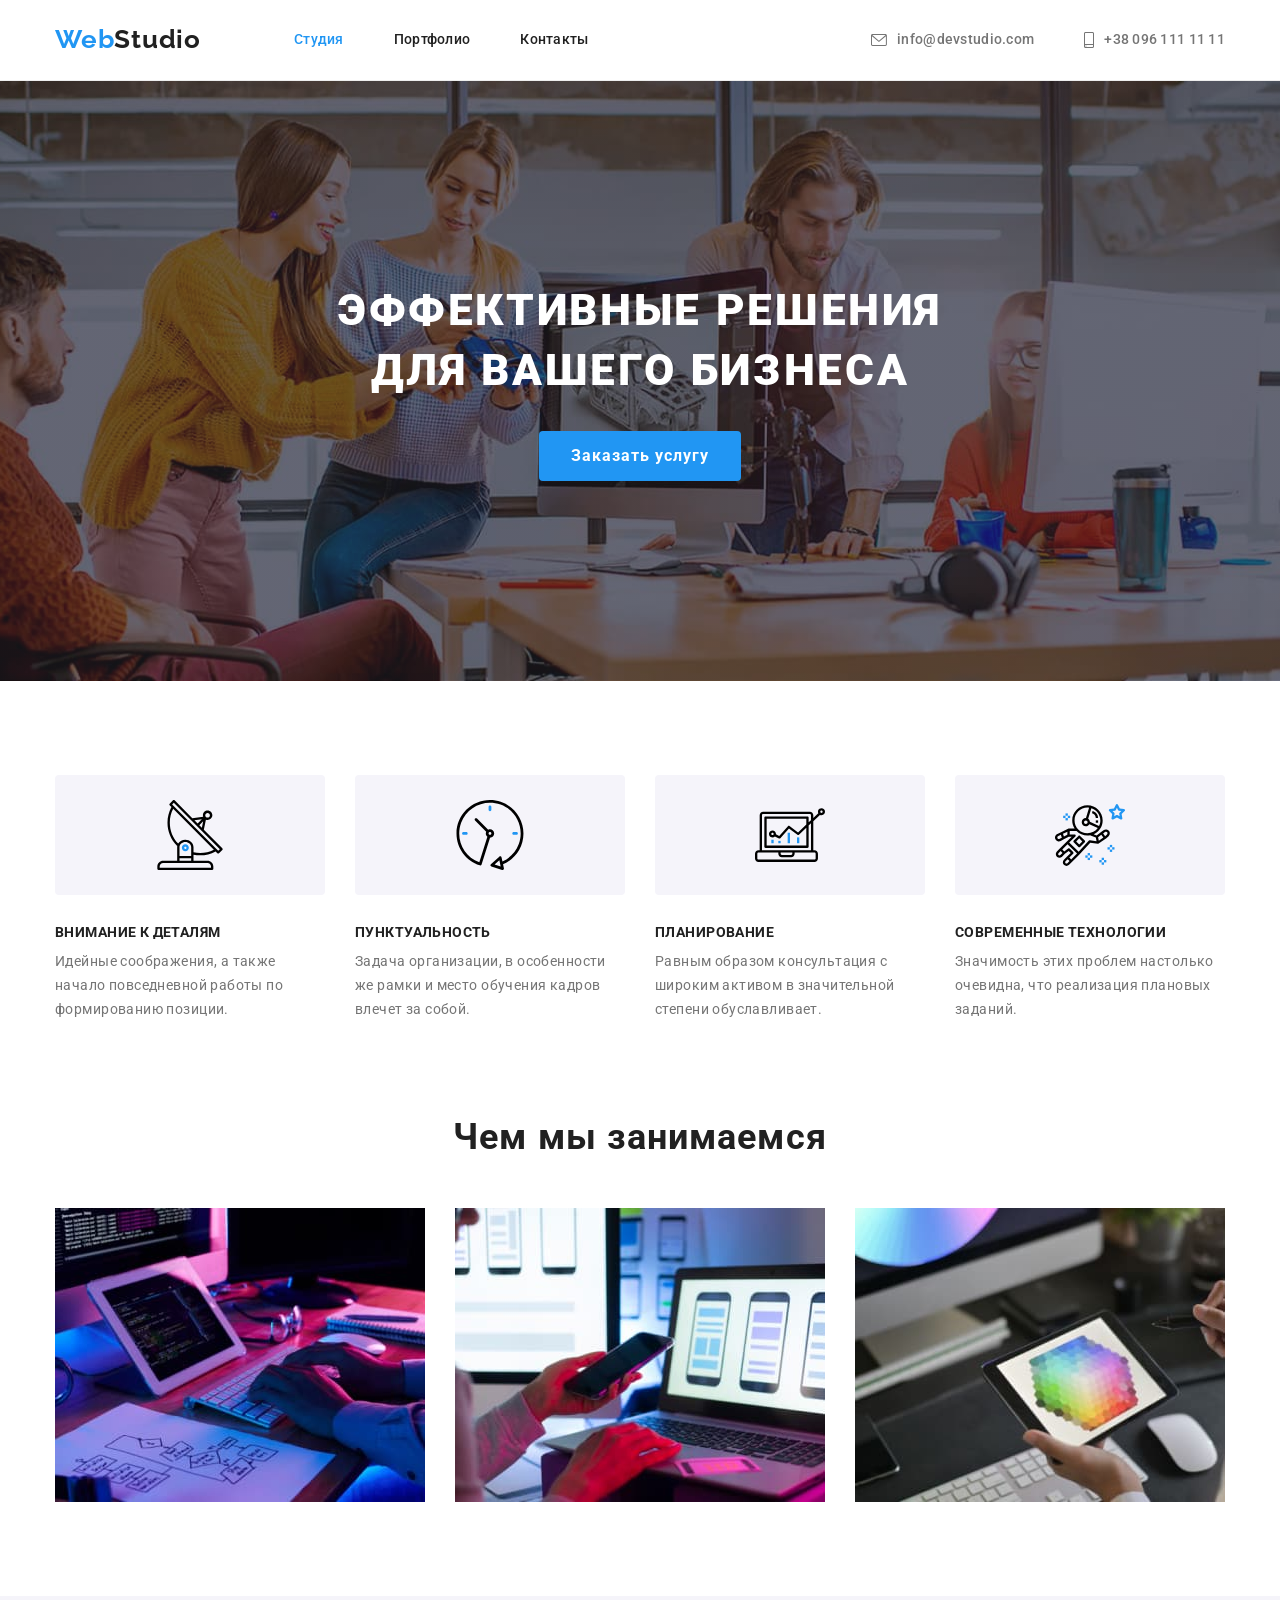
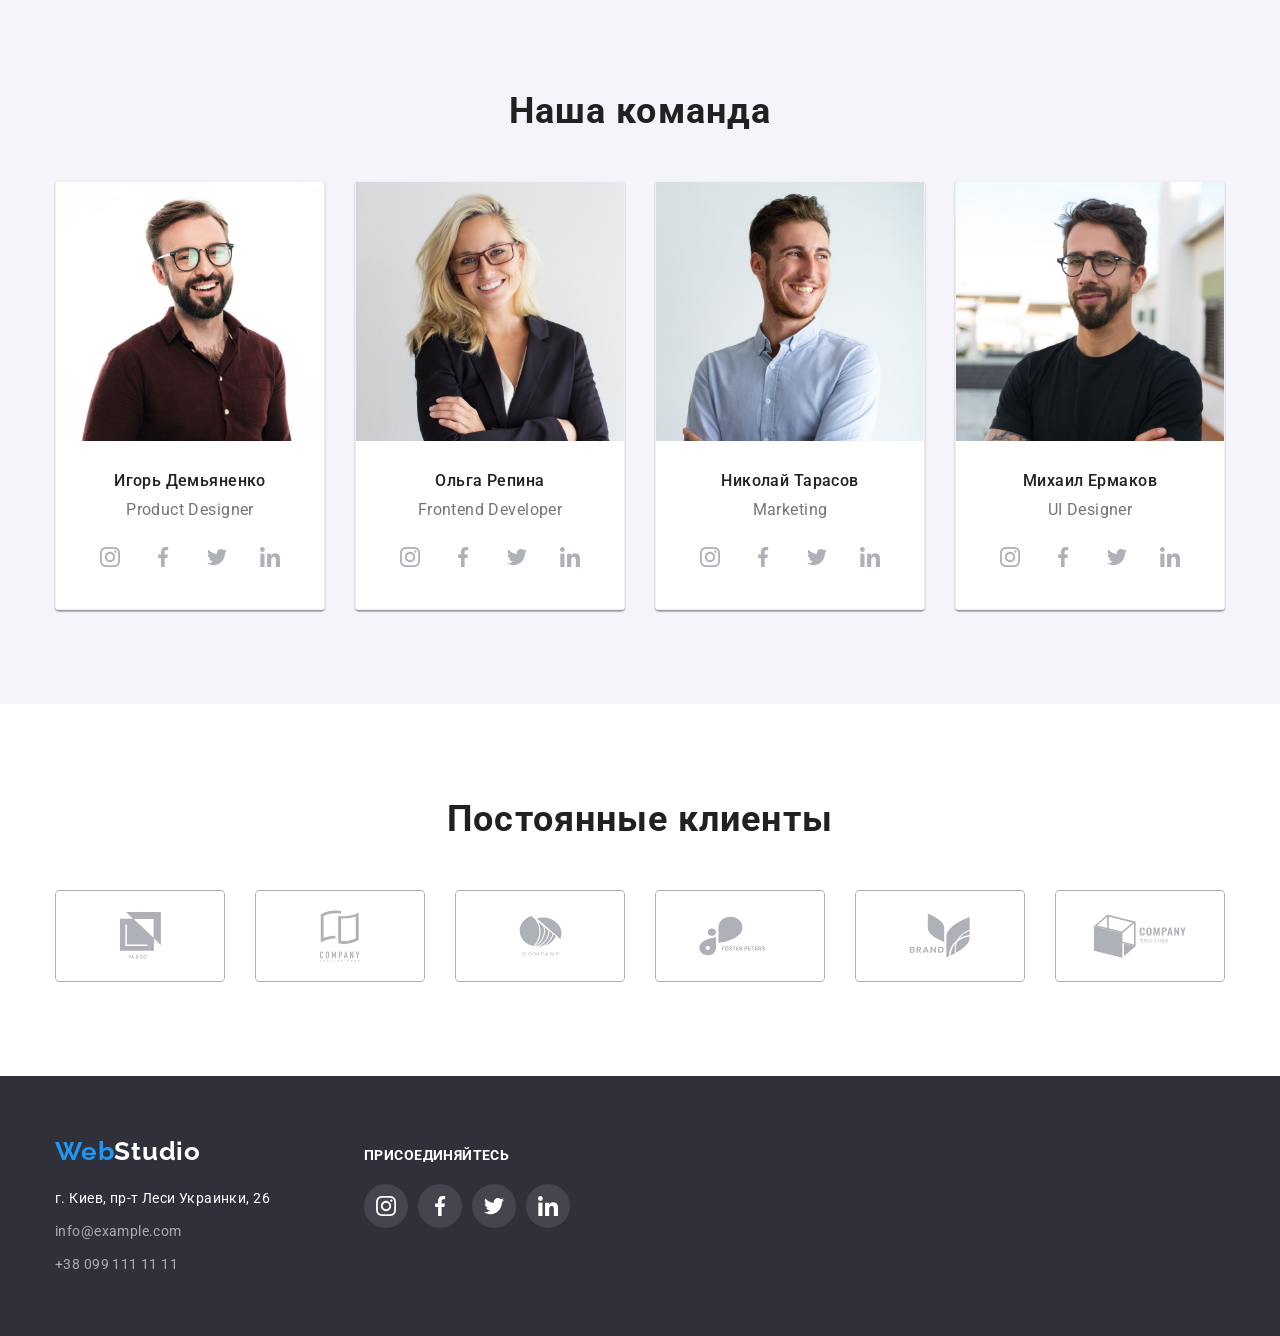
==== index.html @ 5f80ba39 "Lesson 5" ====
<!DOCTYPE html>
<html lang="ru">

<head>
  <meta charset="UTF-8" />
  <meta http-equiv="X-UA-Compatible" content="IE=edge" />
  <meta name="viewport" content="width=device-width, initial-scale=1.0" />
  <title>WebStudio</title>
  <link href="https://fonts.googleapis.com/css2?family=Raleway:wght@700&family=Roboto:wght@400;500;700;900&display=swap"
    rel="stylesheet" />
  <link rel="stylesheet" href="https://cdnjs.cloudflare.com/ajax/libs/modern-normalize/1.1.0/modern-normalize.min.css"
    integrity="sha512-wpPYUAdjBVSE4KJnH1VR1HeZfpl1ub8YT/NKx4PuQ5NmX2tKuGu6U/JRp5y+Y8XG2tV+wKQpNHVUX03MfMFn9Q=="
    crossorigin="anonymous" referrerpolicy="no-referrer" />
  <link rel="stylesheet" type="text/css" href="./css/styles.css" />
</head>

<body>
  <!-- Шапка -->
  <header class="page-header">
    <div class="container">
      <!-- Блок навигации -->
      <div class="header-flex">
        <nav class="nav">
          <a class="logo" href="./index.html">Web<span class="studio">Studio</span></a>
          <ul class="site-nav">
            <li class="item">
              <a class="link current" href="./index.html">Студия</a>
            </li>
            <li class="item">
              <a class="link" href="./portfolio.html">Портфолио</a>
            </li>
            <li class="item"><a class="link" href="#">Контакты</a></li>
          </ul>
        </nav>
        <!-- Блок контактов -->
        <div class="contacts">
          <a class="link" href="mailto:info@devstudio.com">
            <svg class="icon" width="16" height="12">
              <use href="./images/icons.svg#icon-envelope"></use>
            </svg>
            info@devstudio.com</a>
          <a class="link" href="tel:+380961111111">
            <svg class="icon" width="10" height="16">
              <use href="./images/icons.svg#icon-smartphone"></use>
            </svg>
            +38 096 111 11 11</a>
        </div>
      </div>
    </div>
  </header>
  <!-- Основной контент -->
  <main>
    <!--Секция заголовка-->
    <section class="hero">
      <h1 class="title">Эффективные решения для вашего бизнеса</h1>
      <button class="btn" type="button">Заказать услугу</button>
    </section>
    <!-- Секция преимуществ -->
    <section class="section">
      <div class="container">
        <h2 class="section-title visually-hidden">
          Преимущества работы с нами
        </h2>
        <ul class="features-list">
          <li class="item">
            <div class="thumb">
              <svg class="icon" width="70" height="70">
                <use href="./images/icons.svg#icon-antenna"></use>
              </svg>
            </div>
            <h3 class="title">Внимание к деталям</h3>
            <p class="text">
              Идейные соображения, а также начало повседневной работы по
              формированию позиции.
            </p>
          </li>
          <li class="item">
            <div class="thumb">
              <svg class="icon" width="70" height="70">
                <use href="./images/icons.svg#icon-clock"></use>
              </svg>
            </div>
            <h3 class="title">Пунктуальность</h3>
            <p class="text">
              Задача организации, в особенности же рамки и место обучения
              кадров влечет за собой.
            </p>
          </li>
          <li class="item">
            <div class="thumb">
              <svg class="icon" width="70" height="70">
                <use href="./images/icons.svg#icon-diagram"></use>
              </svg>
            </div>
            <h3 class="title">Планирование</h3>
            <p class="text">
              Равным образом консультация с широким активом в значительной
              степени обуславливает.
            </p>
          </li>
          <li class="item">
            <div class="thumb">
              <svg class="icon" width="70" height="70">
                <use href="./images/icons.svg#icon-astronaut"></use>
              </svg>
            </div>
            <h3 class="title">Современные технологии</h3>
            <p class="text">
              Значимость этих проблем настолько очевидна, что реализация
              плановых заданий.
            </p>
          </li>
        </ul>
      </div>
    </section>
    <!-- Секция наши работы -->
    <section class="section work">
      <div class="container">
        <h2 class="section-title">Чем мы занимаемся</h2>
        <!-- Блок работ -->
        <ul class="work">
          <li>
            <img src="./images/img1.jpg" alt="Изображение не подгрузилось" width="370" />
          </li>
          <li>
            <img src="./images/img2.jpg" alt="Изображение не подгрузилось" width="370" />
          </li>
          <li>
            <img src="./images/img3.jpg" alt="Изображение не подгрузилось" width="370" />
          </li>
        </ul>
      </div>
    </section>
    <!-- секция команда -->
    <section class="section team">
      <div class="container">
        <h2 class="section-title">Наша команда</h2>
        <ul class="team-list">
          <li class="item">
            <img src="./images/photo1.jpg" alt="Изображение не подгрузилось" width="268" />
            <div class="content-team">
              <h3 class="title">Игорь Демьяненко</h3>
              <p class="text">Product Designer</p>
              <ul class="social-list">
                <li class="item">
                  <a href="#" class="link">
                    <svg class="icon" width="20" height="20">
                      <use href="./images/icons.svg#icon-instagram"></use>
                    </svg>
                  </a>
                </li>
                <li class="item">
                  <a href="#" class="link">
                    <svg class="icon" width="20" height="20">
                      <use href="./images/icons.svg#icon-facebook"></use>
                    </svg>
                  </a>
                </li>
                <li class="item">
                  <a href="#" class="link">
                    <svg class="icon" width="20" height="20">
                      <use href="./images/icons.svg#icon-twitter"></use>
                    </svg>
                  </a>
                </li>
                <li class="item">
                  <a href="#" class="link">
                    <svg class="icon" width="20" height="20">
                      <use href="./images/icons.svg#icon-linkedin"></use>
                    </svg>
                  </a>
                </li>
              </ul>
            </div>
          </li>
          <li class="item">
            <img src="./images/photo2.jpg" alt="Изображение не подгрузилось" width="268" />
            <div class="content-team">
              <h3 class="title">Ольга Репина</h3>
              <p class="text">Frontend Developer</p>
              <ul class="social-list">
                <li class="item">
                  <a href="#" class="link">
                    <svg class="icon" width="20" height="20">
                      <use href="./images/icons.svg#icon-instagram"></use>
                    </svg>
                  </a>
                </li>
                <li class="item">
                  <a href="#" class="link">
                    <svg class="icon" width="20" height="20">
                      <use href="./images/icons.svg#icon-facebook"></use>
                    </svg>
                  </a>
                </li>
                <li class="item">
                  <a href="#" class="link">
                    <svg class="icon" width="20" height="20">
                      <use href="./images/icons.svg#icon-twitter"></use>
                    </svg>
                  </a>
                </li>
                <li class="item">
                  <a href="#" class="link">
                    <svg class="icon" width="20" height="20">
                      <use href="./images/icons.svg#icon-linkedin"></use>
                    </svg>
                  </a>
                </li>
              </ul>
            </div>
          </li>
          <li class="item">
            <img src="./images/photo3.jpg" alt="Изображение не подгрузилось" width="268" />
            <div class="content-team">
              <h3 class="title">Николай Тарасов</h3>
              <p class="text">Marketing</p>
              <ul class="social-list">
                <li class="item">
                  <a href="#" class="link">
                    <svg class="icon" width="20" height="20">
                      <use href="./images/icons.svg#icon-instagram"></use>
                    </svg>
                  </a>
                </li>
                <li class="item">
                  <a href="#" class="link">
                    <svg class="icon" width="20" height="20">
                      <use href="./images/icons.svg#icon-facebook"></use>
                    </svg>
                  </a>
                </li>
                <li class="item">
                  <a href="#" class="link">
                    <svg class="icon" width="20" height="20">
                      <use href="./images/icons.svg#icon-twitter"></use>
                    </svg>
                  </a>
                </li>
                <li class="item">
                  <a href="#" class="link">
                    <svg class="icon" width="20" height="20">
                      <use href="./images/icons.svg#icon-linkedin"></use>
                    </svg>
                  </a>
                </li>
              </ul>
            </div>
          </li>
          <li class="item">
            <img src="./images/photo4.jpg" alt="Изображение не подгрузилось" width="268" />
            <div class="content-team">
              <h3 class="title">Михаил Ермаков</h3>
              <p class="text">UI Designer</p>
              <ul class="social-list">
                <li class="item">
                  <a href="#" class="link">
                    <svg class="icon" width="20" height="20">
                      <use href="./images/icons.svg#icon-instagram"></use>
                    </svg>
                  </a>
                </li>
                <li class="item">
                  <a href="#" class="link">
                    <svg class="icon" width="20" height="20">
                      <use href="./images/icons.svg#icon-facebook"></use>
                    </svg>
                  </a>
                </li>
                <li class="item">
                  <a href="#" class="link">
                    <svg class="icon" width="20" height="20">
                      <use href="./images/icons.svg#icon-twitter"></use>
                    </svg>
                  </a>
                </li>
                <li class="item">
                  <a href="#" class="link">
                    <svg class="icon" width="20" height="20">
                      <use href="./images/icons.svg#icon-linkedin"></use>
                    </svg>
                  </a>
                </li>
              </ul>
            </div>
          </li>
        </ul>
      </div>
    </section>
    <!-- Секция постоянные клиенты -->
    <section class="section">
      <div class="container">
        <h2 class="section-title">Постоянные клиенты</h2>
        <ul class="clients-list">
          <li class="item">
            <a href="#" class="link">
              <svg class="icon" width="41" height="47">
                <use href="./images/icons.svg#icon-client"></use>
              </svg>
            </a>
          </li>
          <li class="item">
            <a href="#" class="link">
              <svg class="icon" width="40" height="52">
                <use href="./images/icons.svg#icon-client-2"></use>
              </svg>
            </a>
          </li>
          <li class="item">
            <a href="#" class="link">
              <svg class="icon" width="43" height="41">
                <use href="./images/icons.svg#icon-client-3"></use>
              </svg>
            </a>
          </li>
          <li class="item">
            <a href="#" class="link">
              <svg class="icon" width="84" height="40">
                <use href="./images/icons.svg#icon-client-4"></use>
              </svg>
            </a>
          </li>
          <li class="item">
            <a href="#" class="link">
              <svg class="icon" width="62" height="45">
                <use href="./images/icons.svg#icon-client-5"></use>
              </svg>
            </a>
          </li>
          <li class="item">
            <a href="#" class="link">
              <svg class="icon" width="94" height="44">
                <use href="./images/icons.svg#icon-client-6"></use>
              </svg>
            </a>
          </li>
        </ul>
      </div>
    </section>
  </main>
  <!-- подвал -->
  <footer class="footer">
    <div class="container flex">
      <div class="studio-address">
        <a class="logo-footer" href="./index.html">Web<span class="studio-footer">Studio</span></a>
        <address>
          <ul class="address">
            <li class="sity">г. Киев, пр-т Леси Украинки, 26</li>
            <li class="sity-link">
              <a class="link" href="mailto:info@example.com">info@example.com</a>
            </li>
            <li class="sity-link">
              <a class="link" href="tel:+380991111111">+38 099 111 11 11</a>
            </li>
          </ul>
        </address>
      </div>
      <div class="social">
        <p class="social-text">Присоединяйтесь</p>
        <ul class="social-list">
          <li class="item">
            <a href="#" class="link">
              <svg class="icon" width="20" height="20">
                <use href="./images/icons.svg#icon-instagram"></use>
              </svg>
            </a>
          </li>
          <li class="item">
            <a href="#" class="link">
              <svg class="icon" width="20" height="20">
                <use href="./images/icons.svg#icon-facebook"></use>
              </svg>
            </a>
          </li>
          <li class="item">
            <a href="#" class="link">
              <svg class="icon" width="20" height="20">
                <use href="./images/icons.svg#icon-twitter"></use>
              </svg>
            </a>
          </li>
          <li class="item">
            <a href="#" class="link">
              <svg class="icon" width="20" height="20">
                <use href="./images/icons.svg#icon-linkedin"></use>
              </svg>
            </a>
          </li>
        </ul>
      </div>
    </div>
  </footer>
</body>

</html>
---- css/styles.css ----
:root {
    --primary-text-color: #757575;
    --title-text-color: #212121;
    --acent-color: #2196F3;
    --primary-white-color: #ffffff;
    --primay-grey-color: #2F303A;
    --address-link-color: rgba(255, 255, 255, 0.6);
    --examples-button-color: #F5F4FA;
    --border-color: #eeeeee;
    --primary-icon-color:#AFB1B8;
    --footer-fon-social-link:rgba(255, 255, 255, 0.1);
}

/* Цвет фона #ffffff */
/* Цвет фона героя и футера #2F303A */
/* Цвет фона "Наша команда" #F5F4FA */
/* Цвет основного текста #757575 */
/* Цвет вторичного текста #212121 */
/* Белый #ffffff */
/* Акцент #2196F3 */
/* в футере #FFFFFF 60 % */

/* Стили Веб-сайта */
/* Style Web-site */

/* Основные стили страницы */
/* Basic Page Styles */
body {
    background-color: var(--primary-white-color);
    color: var(--primary-text-color);
    font-family: 'Roboto', sans-serif;
    font-size: 14px;
    letter-spacing: 0.03em;
}

/* Сброс свойств */
/* Reset properties */
ul {
    list-style: none;
}

a {
    text-decoration: none;
}

img {
    display: block;
}


/* container */
/* Служит для обертывания секций 
(задается основная ширина, отступы, центрирование */
.container {
    width: 1200px;
    margin-left: auto;
    margin-right: auto;
    padding-left: 15px;
    padding-right: 15px;
}

/* Шапка сайта */
/* Header */
.page-header {
    border-bottom: 1px solid var(--border-color);
}

.header-flex {
    display: flex;
}

.nav {
    display: flex;
}

/* Логотип */
/* logo */
.logo {
    display: block;
    align-items: center;
    padding-top: 24px;
    padding-bottom: 25px;
    margin-right: 93px;
    color: var(--acent-color);
    font-family: 'Raleway', sans-serif;
    font-weight: 700;
    font-size: 26px;
    line-height: 1.19;
    letter-spacing: 0.03em;
}

.logo .studio {
    color: var(--title-text-color);
}



/* Навигация сайта */
/* site-nav */
.site-nav {
    display: flex;
    align-items: center;
    margin-top: 0;
    margin-bottom: 0;
    padding-left: 0;

}

.site-nav .item {
    margin-right: 50px;
}

.site-nav .item:last-child {
    margin-right: 0;
}

.site-nav .link {
    display: block;
    padding-top: 20px;
    padding-bottom: 20px;
    color: var(--title-text-color);
    font-weight: 500;
    font-size: 14px;
    line-height: 1.14;
    letter-spacing: 0.02em;
}

.site-nav .link:hover,
.site-nav .link:focus {
    color: var(--acent-color);
}

.site-nav .link.current {
    color: var(--acent-color);
}

/* Блок контактов */
/* contacts */
.contacts {
    display: flex;
    align-items: center;
    margin-left: auto;

}

.contacts .link {
    display: flex;
    align-items: center;
    padding-top: 20px;
    padding-bottom: 20px;
    margin-right: 50px;
    color: var(--primary-text-color);
    fill: var(--primary-text-color);
    font-weight: 500;
    font-size: 14px;
    line-height: 1.14;
    letter-spacing: 0.02em;
}

.contacts .link:last-child {
    margin-right: 0;
}

.contacts .link:hover,
.contacts .link:focus {
    color: var(--acent-color);
    fill:var(--acent-color);
}

.contacts .icon {
    margin-right: 10px;
}

/* Блок герой */
/* hero */
.hero {
    padding: 200px 0;
    background-color: var(--primay-grey-color);
    background-image:linear-gradient(rgba(47, 48, 58, 0.4), rgba(47, 48, 58, 0.4)), url(../images/backgroundHero.jpg);
    background-repeat: no-repeat;
    background-position: 50% 50%;
    text-align: center;
    max-width: 1600px;
    margin: 0 auto;
}

.hero .title {
    width: 696px;
    color: var(--primary-white-color);
    font-weight: 900;
    font-size: 44px;
    line-height: 1.36;
    letter-spacing: 0.06em;
    text-transform: uppercase;
    margin-top: 0;
    margin-bottom: 30px;
    margin-left: auto;
    margin-right: auto;

}

.hero .btn {
    background-color: var(--acent-color);
    color: var(--primary-white-color);
    font-weight: 700;
    font-size: 16px;
    line-height: 1.87;
    letter-spacing: 0.06em;
    text-align: center;
    cursor: pointer;
    min-width: 200px;
    padding: 10px 32px;
    border: 0;
    border-radius: 4px;
}



/* Секция */
/* section */

.section {
    padding-top: 94px;
    padding-bottom: 94px;
}

.section-title {
    color: var(--title-text-color);
    font-weight: 700;
    font-size: 36px;
    line-height: 1.17;
    text-align: center;
    letter-spacing: 0.03em;
    margin-top: 0;
    margin-bottom: 50px;
}

/* Секция преимуществ */
/* features-section */

/* Блок преимуществ */
/* features block */
.section-title.visually-hidden {
    position: absolute;
    width: 1px;
    height: 1px;
    margin: -1px;
    border: 0;
    padding: 0;
    white-space: nowrap;
    clip-path: inset(100%);
    clip: rect(0 0 0 0);
    overflow: hidden;
}

.features-list {
    display: flex;
    justify-content: space-between;
    margin-top: 0;
    margin-bottom:0;
    padding-left: 0;
}

.features-list .title {
    color: var(--title-text-color);
    font-weight: 700;
    font-size: 14px;
    line-height: 1.14;
    letter-spacing: 0.03em;
    text-transform: uppercase;
    margin-top: 0;
    margin-bottom: 10px;
}

.features-list .text {
    max-width: 270px;
    line-height: 1.71;
    margin-top: 0;
    margin-bottom: 0;
}

.features-list .thumb {
    background-color: var(--examples-button-color);
    border-radius: 4px;
    display: flex;
    height: 120px;
    align-items: center;
    justify-content: center;
    margin-bottom: 30px;
}

/* Блок работы */
/* Work block */
.work {
    display: flex;
    justify-content: space-between;
    margin-top: 0;
    margin-bottom: 0;
    padding-left: 0;
}

.section.work {
    padding-top:0;
}

/* Секция команды */
/* team-section */

.team {
    background-color:var(--examples-button-color);
}

.team-list {
    display: flex;
    flex-wrap: wrap;
    align-items: flex-start;
    margin-left: -30px;
    margin-top: 0;
    margin-bottom: 0;
    padding-left: 0;
}

.team-list>.item {
    margin-left: 30px;
    border: 1px solid var(--border-color);
    border-top: 0;
    border-radius: 0 0 4px 4px;
    box-shadow: 0px 1px 3px rgba(0, 0, 0, 0.12),
        0px 1px 1px rgba(0, 0, 0, 0.14),
        0px 2px 1px rgba(0, 0, 0, 0.2);
}

.team-list>.item:not(:nth-last-child(-n+4)) {
        margin-bottom: 30px;
}

.team-list .title {
    color: var(--title-text-color);
    font-weight: 500;
    font-size: 16px;
    line-height: 1.19;
    text-align: center;
    margin-top: 0;
    margin-bottom: 10px;
}

.team-list .text {
    font-size: 16px;
    line-height: 1.19;
    text-align: center;
    margin-top: 0;
    margin-bottom: 16px;
}

.team-list .content-team {
    padding: 30px 32px;
    background-color: var(--primary-white-color);
}

.social-list {
    display: flex;
    justify-content: space-between;
    padding-left: 0;
}

.social-list .link {
    display: flex;
    justify-content: center;
    align-items: center;
    width: 44px;
    height: 44px;
    border-radius: 50%;
    fill:var(--primary-icon-color);
}

.social-list .link:hover,
.social-list .link:focus {
    background-color: var(--acent-color);
    fill: var(--primary-white-color);
}


.clients-list {
    display: flex;
    flex-wrap: wrap;
    justify-content: space-between;
    margin-top: 0;
    margin-bottom: 0;
    padding-left: 0;
}


.clients-list .link {
    display: flex;
    justify-content: center;
    align-items: center;
    width: 170px;
    height: 92px;
    border: 1px solid var(--primary-icon-color);
    border-radius: 4px;
    fill: var(--primary-icon-color);
}

.clients-list .link:hover,
.clients-list .link:focus {
    border: 1px solid var(--acent-color);
    fill: var(--acent-color)
}

/* Подвал */
/* footer */
.footer {
    background-color: var(--primay-grey-color);
    line-height: 1.71;
    letter-spacing: 0.03em;
    padding-top: 60px;
    padding-bottom: 60px;
}

.logo-footer {
    display: block;
    align-items: center;
    margin-right: 93px;
    color: var(--acent-color);
    font-family: 'Raleway', sans-serif;
    font-weight: 700;
    font-size: 26px;
    line-height: 1.19;
    letter-spacing: 0.03em;
}

.logo-footer .studio-footer {
    color: var(--primary-white-color);
}

.footer .logo-footer {
    margin-bottom: 20px;
    display: block;
}

.address {
    margin-top: 0;
    margin-bottom: 0;
    padding-left: 0;
}

.address .link {
    color: var(--address-link-color);
    font-style: normal;
    line-height: 1.71;
}

.address .sity {
    color: var(--primary-white-color);
    font-style: normal;
    margin-bottom: 9px;
}

.address .sity-link {
    margin-bottom: 9px;
}

.sity-link:last-child {
    margin-bottom: 0;
}

.footer .social {
    width: 206px;
}

.footer .social-text {
    margin-top: 0;
    margin-bottom: 20px;
    color:var(--primary-white-color);
    font-weight: 700;
    line-height: 1.14;
    text-transform: uppercase;
}

.footer .social-list {
    margin-top: 0;
    margin-bottom: 0;
    padding-right: 0;
}

.container.flex {
    display: flex;
    align-items: baseline;
}

.footer .studio-address {
    margin-right: 70px;
}

.footer .social-list .link {
    background-color: var(--footer-fon-social-link);
    fill:var(--primary-white-color);
}

.footer .social-list .link:hover,
.footer .social-list .link:focus {
    background-color: var(--acent-color);
}
/* Портфолио */
/* portfolio */

.portfolio-section-title {
    margin-top: 0;
    margin-bottom: 94px;
    color: var(--title-text-color);
    font-weight: 700;
    font-size: 36px;
    line-height: 1.17;
    text-align: center;
    letter-spacing: 0.03em;
}

.portfolio-section-title.visually-hidden {
        position: absolute;
        width: 1px;
        height: 1px;
        margin: -1px;
        border: 0;
        padding: 0;
        white-space: nowrap;
        clip-path: inset(100%);
        clip: rect(0 0 0 0);
        overflow: hidden;
}


/* Блок кнопок */
/* Button block */
.examples-buton {
    display: flex;
    justify-content: center;
    margin-top: 0;
    margin-bottom: 50px;
    padding-left: 0;
}

.examples-buton .btn {
    background-color: var(--examples-button-color);
    cursor: pointer;
    font-weight: 500;
    font-size: 16px;
    line-height: 1.63;
    text-align: center;
    letter-spacing: 0.03em;
    padding: 6px 22px;
    border: none;
    border-radius: 4px;
}

.examples-buton .item:not(:last-child) {
    margin-right: 8px;
}

.examples-buton .btn:hover,
.examples-buton .btn:focus {
    background-color: var(--acent-color);
    color: var(--primary-white-color);
    cursor: pointer;
}

/* Блок примеров работ */
/* examples block */
.examples {
    display: flex;
    flex-wrap: wrap;
    margin-left: -30px;
    margin-top: 0;
    margin-bottom: 0;
    padding-left: 0;
}

.examples .item {
    margin-left: 30px;
    border: 1px solid var(--border-color);
    border-top: 0;

}

.examples .link {
    display: block;
    color:inherit;
    font-size: inherit;
}
.examples .link:hover {
    box-shadow: 0px 1px 1px rgba(0, 0, 0, 0.12),
        0px 4px 4px rgba(0, 0, 0, 0.06),
        1px 4px 6px rgba(0, 0, 0, 0.16);;
}

.examples .item:not(:nth-last-child(-n+3)) {
    margin-bottom: 30px;
}

/* Блок описания картинок */
/* Image description block */
.description {
    padding: 20px 24px;
}

.examples .title {
    margin-top: 0;
    margin-bottom: 4px;
    color: var(--title-text-color);
    font-weight: 700;
    font-size: 18px;
    line-height: 2;
    letter-spacing: 0.06em;
}

.examples .text {
    margin-top: 0;
    margin-bottom: 0;
    font-size: 16px;
    line-height: 1.88;
}
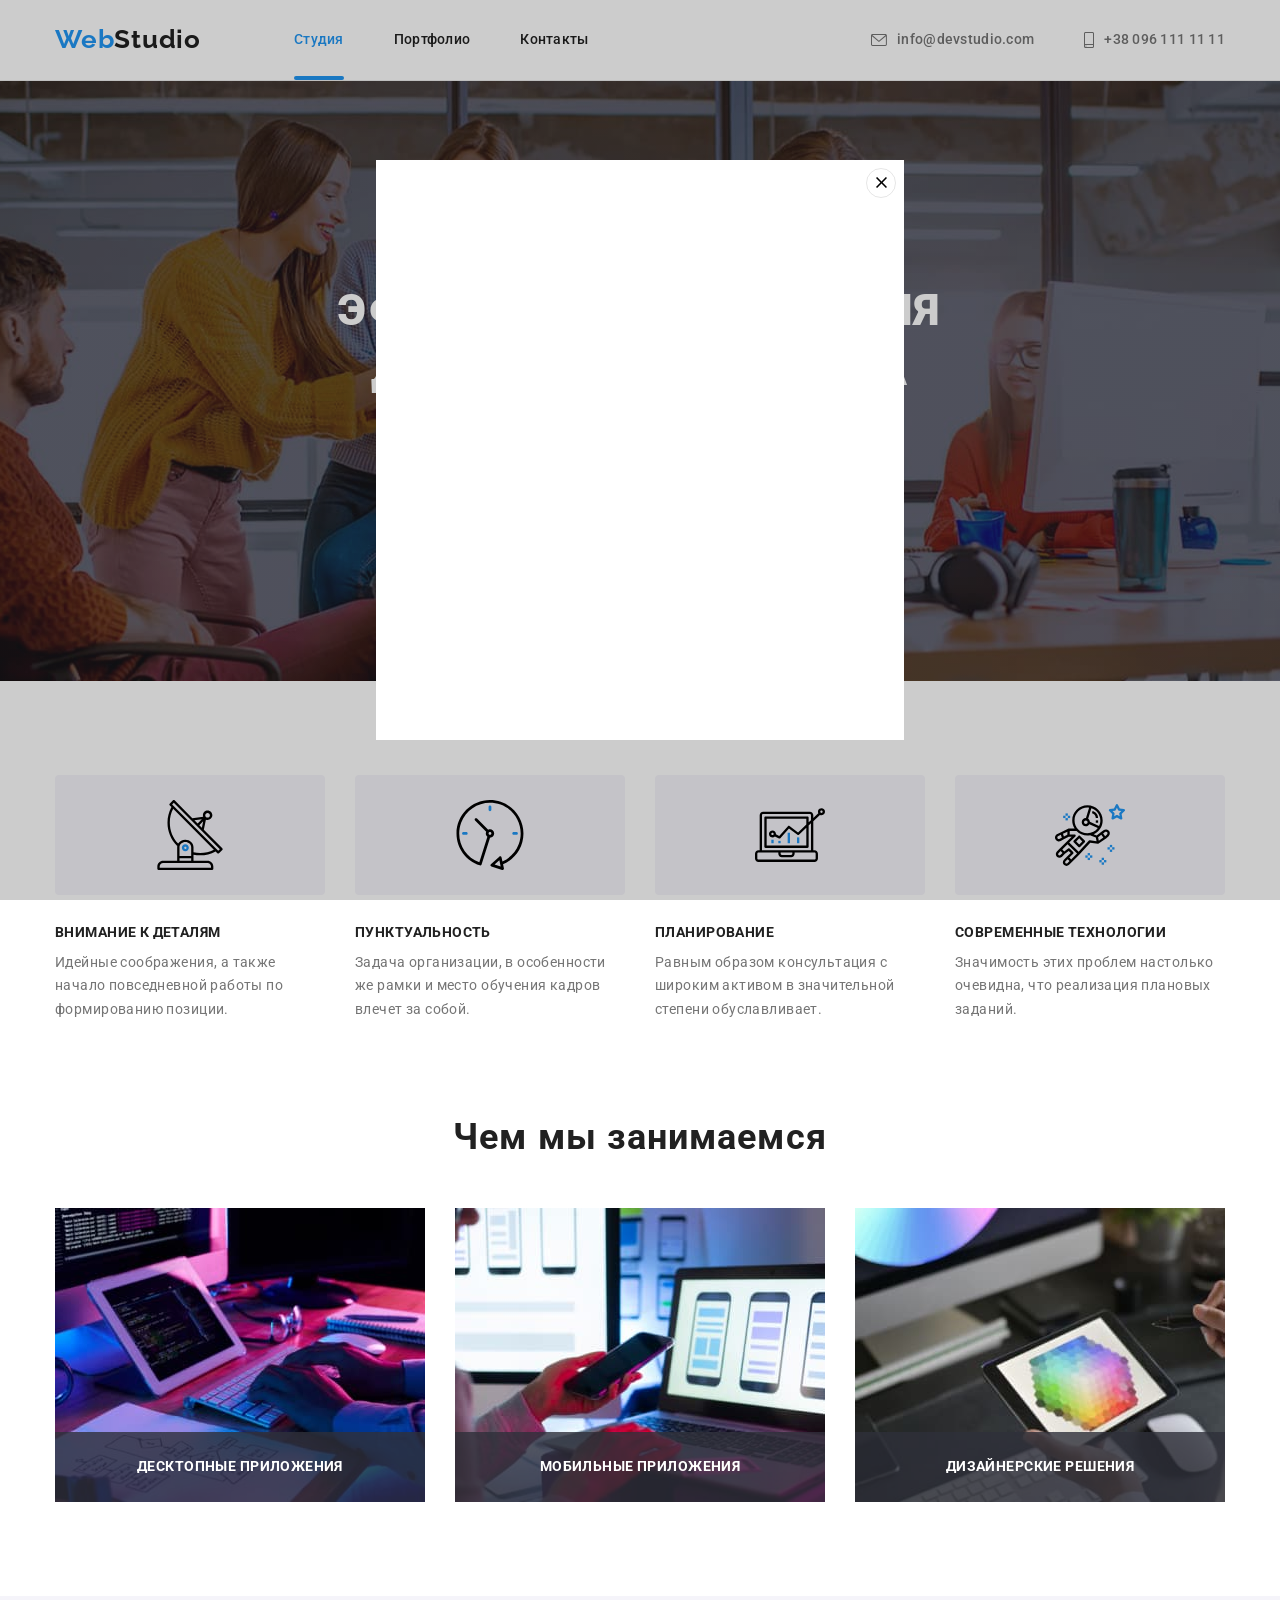
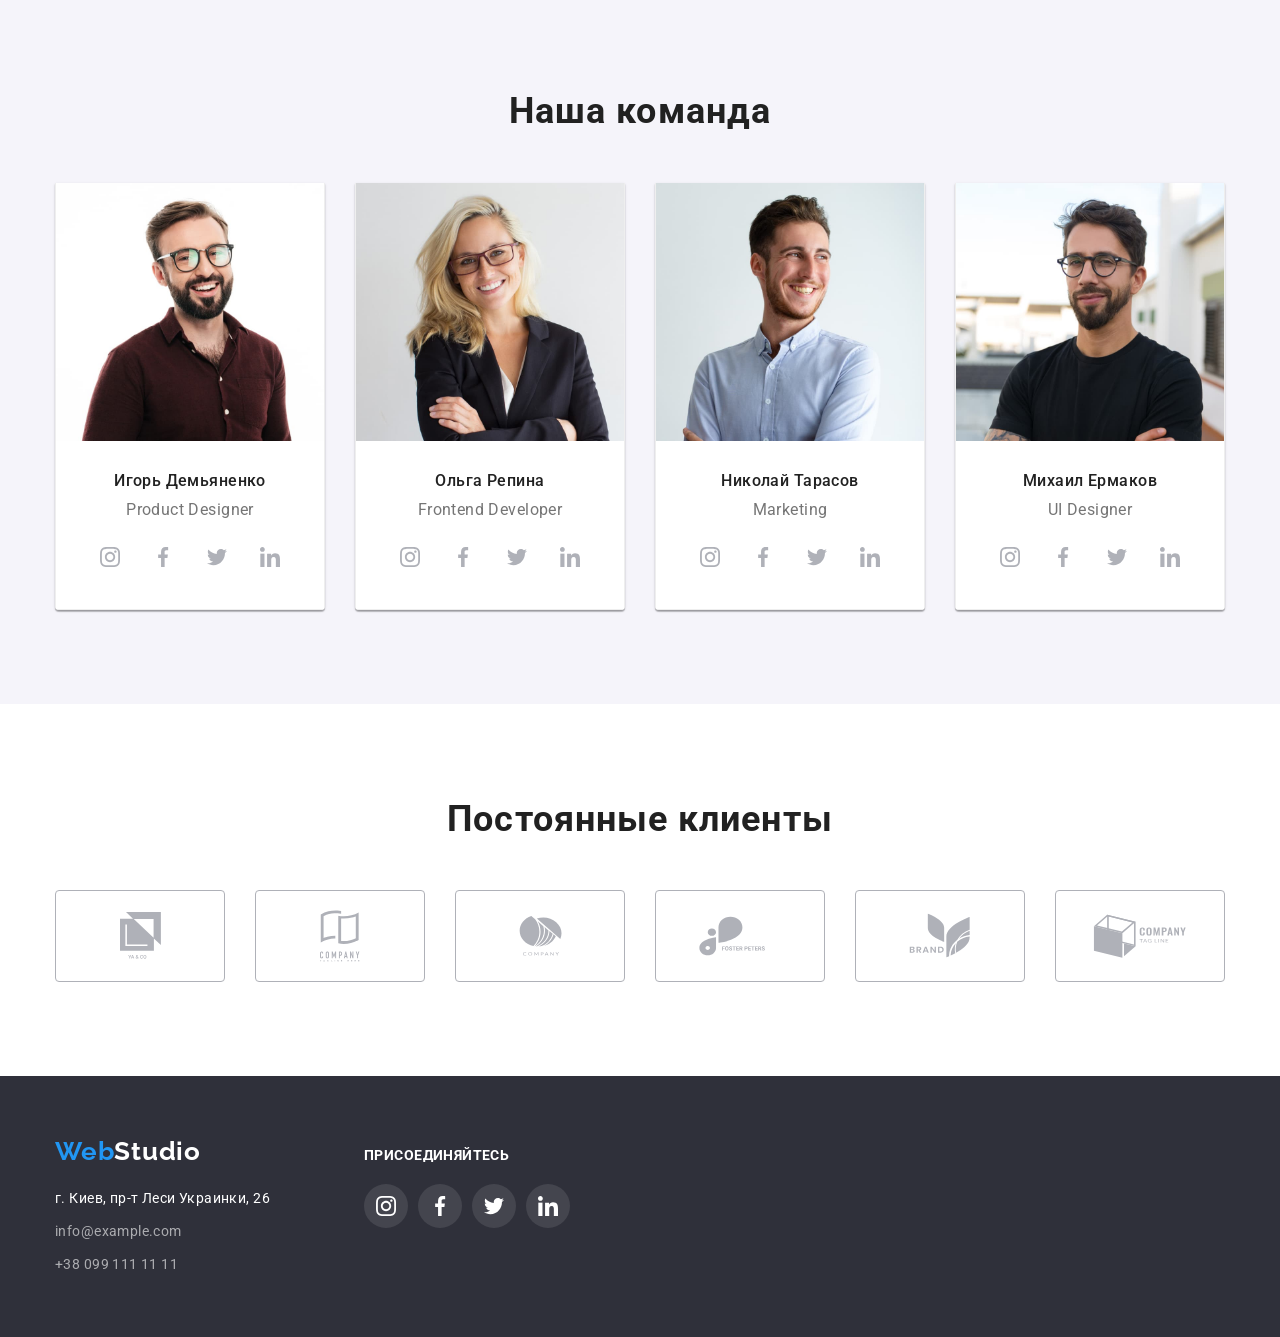
==== commit 46a11770: "Lesson 5" ====
--- a/index.html
+++ b/index.html
@@ -53,7 +53,7 @@
     <!--Секция заголовка-->
     <section class="hero">
       <h1 class="title">Эффективные решения для вашего бизнеса</h1>
-      <button class="btn" type="button">Заказать услугу</button>
+      <button class="btn" type="button" data-modal-open>Заказать услугу</button>
     </section>
     <!-- Секция преимуществ -->
     <section class="section">
@@ -119,14 +119,23 @@
         <h2 class="section-title">Чем мы занимаемся</h2>
         <!-- Блок работ -->
         <ul class="work">
-          <li>
+          <li class="item">
             <img src="./images/img1.jpg" alt="Изображение не подгрузилось" width="370" />
-          </li>
-          <li>
+            <div class="text-img">
+              <h3 class="title">Десктопные приложения</h3>
+            </div>
+          </li>
+          <li class="item">
             <img src="./images/img2.jpg" alt="Изображение не подгрузилось" width="370" />
-          </li>
-          <li>
+            <div class="text-img">
+              <h3 class="title">Мобильные приложения</h3>
+            </div>
+          </li>
+          <li class="item">
             <img src="./images/img3.jpg" alt="Изображение не подгрузилось" width="370" />
+            <div class="text-img">
+              <h3 class="title">Дизайнерские решения</h3>
+            </div>
           </li>
         </ul>
       </div>
@@ -390,6 +399,16 @@
       </div>
     </div>
   </footer>
+  <div class="backdrop" data-modal>
+    <div class="modal">
+      <button class="modal-close-btn" type="button" data-modal-close>
+        <svg class="icon-modal" width="18" height="18">
+          <use href="./images/icons.svg#icon-close"></use>
+        </svg>
+      </button>
+    </div>
+  </div>
+  <script src="./js/modal.js"></script>
 </body>
 
 </html>
--- a/css/styles.css
+++ b/css/styles.css
@@ -7,8 +7,9 @@
     --address-link-color: rgba(255, 255, 255, 0.6);
     --examples-button-color: #F5F4FA;
     --border-color: #eeeeee;
-    --primary-icon-color:#AFB1B8;
-    --footer-fon-social-link:rgba(255, 255, 255, 0.1);
+    --primary-icon-color: #AFB1B8;
+    --footer-fon-social-link: rgba(255, 255, 255, 0.1);
+    --primary-animation-function: cubic-bezier(0.4, 0, 0.2, 1);
 }
 
 /* Цвет фона #ffffff */
@@ -59,6 +60,7 @@
     padding-right: 15px;
 }
 
+
 /* Шапка сайта */
 /* Header */
 .page-header {
@@ -107,6 +109,7 @@
 }
 
 .site-nav .item {
+
     margin-right: 50px;
 }
 
@@ -116,13 +119,18 @@
 
 .site-nav .link {
     display: block;
-    padding-top: 20px;
-    padding-bottom: 20px;
+    padding-top: 32px;
+    padding-bottom: 32px;
     color: var(--title-text-color);
     font-weight: 500;
     font-size: 14px;
     line-height: 1.14;
     letter-spacing: 0.02em;
+    transition-property: color;
+    transition-duration: 250ms;
+    transition-timing-function: var(--primary-animation-function);
+    transition-delay: 0ms;
+
 }
 
 .site-nav .link:hover,
@@ -132,7 +140,30 @@
 
 .site-nav .link.current {
     color: var(--acent-color);
-}
+    position: relative;
+}
+
+.site-nav .link.current::after {
+    position: absolute;
+    left: 0;
+    bottom: 0;
+    width: 100%;
+    height: 4px;
+    display: block;
+    content: "";
+    background-color: var(--acent-color);
+    border-radius: 2px;
+}
+
+/* .site-nav .link.current::after {
+    content: "";
+    display: block;
+    height: 4px;
+    background-color: var(--acent-color);
+    border-radius: 2px;
+} */
+
+
 
 /* Блок контактов */
 /* contacts */
@@ -146,8 +177,8 @@
 .contacts .link {
     display: flex;
     align-items: center;
-    padding-top: 20px;
-    padding-bottom: 20px;
+    padding-top: 32px;
+    padding-bottom: 32px;
     margin-right: 50px;
     color: var(--primary-text-color);
     fill: var(--primary-text-color);
@@ -155,6 +186,10 @@
     font-size: 14px;
     line-height: 1.14;
     letter-spacing: 0.02em;
+    transition-property: color, fill;
+    transition-duration: 250ms;
+    transition-timing-function: var(--primary-animation-function);
+    transition-delay: 0ms;
 }
 
 .contacts .link:last-child {
@@ -164,7 +199,7 @@
 .contacts .link:hover,
 .contacts .link:focus {
     color: var(--acent-color);
-    fill:var(--acent-color);
+    fill: var(--acent-color);
 }
 
 .contacts .icon {
@@ -176,7 +211,7 @@
 .hero {
     padding: 200px 0;
     background-color: var(--primay-grey-color);
-    background-image:linear-gradient(rgba(47, 48, 58, 0.4), rgba(47, 48, 58, 0.4)), url(../images/backgroundHero.jpg);
+    background-image: linear-gradient(rgba(47, 48, 58, 0.4), rgba(47, 48, 58, 0.4)), url(../images/backgroundHero.jpg);
     background-repeat: no-repeat;
     background-position: 50% 50%;
     text-align: center;
@@ -257,7 +292,7 @@
     display: flex;
     justify-content: space-between;
     margin-top: 0;
-    margin-bottom:0;
+    margin-bottom: 0;
     padding-left: 0;
 }
 
@@ -300,14 +335,40 @@
 }
 
 .section.work {
-    padding-top:0;
+    padding-top: 0;
+}
+
+.work .item {
+    position: relative;
+}
+
+.work .title {
+    margin-top: 0;
+    margin-bottom: 0;
+    color: var(--primary-white-color);
+    font-size: 14px;
+    line-height: 1.14;
+    text-transform: uppercase;
+
+}
+
+.work .text-img {
+    position: absolute;
+    left: 0;
+    bottom: 0;
+    width: 100%;
+    height: 70px;
+    display: flex;
+    justify-content: center;
+    align-items: center;
+    background-color: rgba(47, 48, 58, 0.8);
 }
 
 /* Секция команды */
 /* team-section */
 
 .team {
-    background-color:var(--examples-button-color);
+    background-color: var(--examples-button-color);
 }
 
 .team-list {
@@ -331,7 +392,7 @@
 }
 
 .team-list>.item:not(:nth-last-child(-n+4)) {
-        margin-bottom: 30px;
+    margin-bottom: 30px;
 }
 
 .team-list .title {
@@ -370,7 +431,11 @@
     width: 44px;
     height: 44px;
     border-radius: 50%;
-    fill:var(--primary-icon-color);
+    fill: var(--primary-icon-color);
+    transition-property: background-color, fill;
+    transition-duration: 250ms;
+    transition-timing-function: var(--primary-animation-function);
+    transition-delay: 0ms;
 }
 
 .social-list .link:hover,
@@ -399,12 +464,16 @@
     border: 1px solid var(--primary-icon-color);
     border-radius: 4px;
     fill: var(--primary-icon-color);
+    transition-property: border, fill;
+    transition-duration: 250ms;
+    transition-timing-function: var(--primary-animation-function);
+    transition-delay: 0ms;
 }
 
 .clients-list .link:hover,
 .clients-list .link:focus {
     border: 1px solid var(--acent-color);
-    fill: var(--acent-color)
+    fill: var(--acent-color);
 }
 
 /* Подвал */
@@ -471,7 +540,7 @@
 .footer .social-text {
     margin-top: 0;
     margin-bottom: 20px;
-    color:var(--primary-white-color);
+    color: var(--primary-white-color);
     font-weight: 700;
     line-height: 1.14;
     text-transform: uppercase;
@@ -494,13 +563,69 @@
 
 .footer .social-list .link {
     background-color: var(--footer-fon-social-link);
-    fill:var(--primary-white-color);
+    fill: var(--primary-white-color);
+    transition-property: background-color;
+    transition-duration: 250ms;
+    transition-timing-function: var(--primary-animation-function);
+    transition-delay: 0ms;
 }
 
 .footer .social-list .link:hover,
 .footer .social-list .link:focus {
     background-color: var(--acent-color);
 }
+
+.backdrop {
+    position: fixed;
+    left: 0;
+    top: 0;
+    width: 100vw;
+    height: 100vh;
+    background-color: rgba(0, 0, 0, 0.2);
+    transition-property: opacity, visibility;
+    transition-duration: 250ms;
+    transition-timing-function: var(--primary-animation-function);
+}
+
+.backdrop.is-hidden {
+    opacity: 0;
+    visibility: hidden;
+    pointer-events: none;
+}
+
+.backdrop.is-hidden .modal {
+    transform: translate(-50%, -50%) scale(0.5);
+}
+
+.modal {
+    position: absolute;
+    width: 528px;
+    height: 580px;
+    left: 50%;
+    top: 50%;
+    transform: translate(-50%, -50%) scale(1);
+    background-color: var(--primary-white-color);
+    transition-property: transform;
+    transition-duration: 250ms;
+    transition-timing-function: var(--primary-animation-function);
+}
+
+.modal-close-btn {
+    position: absolute;
+    top: 8px;
+    right: 8px;
+    width: 30px;
+    height: 30px;
+    padding: 0;
+    display: flex;
+    justify-content: center;
+    align-items: center;
+    border: 1px solid rgba(0, 0, 0, 0.1);
+    border-radius: 50%;
+    background-color: transparent;
+    cursor: pointer;
+}
+
 /* Портфолио */
 /* portfolio */
 
@@ -516,16 +641,16 @@
 }
 
 .portfolio-section-title.visually-hidden {
-        position: absolute;
-        width: 1px;
-        height: 1px;
-        margin: -1px;
-        border: 0;
-        padding: 0;
-        white-space: nowrap;
-        clip-path: inset(100%);
-        clip: rect(0 0 0 0);
-        overflow: hidden;
+    position: absolute;
+    width: 1px;
+    height: 1px;
+    margin: -1px;
+    border: 0;
+    padding: 0;
+    white-space: nowrap;
+    clip-path: inset(100%);
+    clip: rect(0 0 0 0);
+    overflow: hidden;
 }
 
 
@@ -550,6 +675,10 @@
     padding: 6px 22px;
     border: none;
     border-radius: 4px;
+    transition-property: background-color, color, box-shadow;
+    transition-duration: 250ms;
+    transition-timing-function: var(--primary-animation-function);
+    transition-delay: 0ms;
 }
 
 .examples-buton .item:not(:last-child) {
@@ -558,6 +687,7 @@
 
 .examples-buton .btn:hover,
 .examples-buton .btn:focus {
+    box-shadow: 0px 3px 1px rgba(0, 0, 0, 0.1), 0px 1px 2px rgba(0, 0, 0, 0.08), 0px 2px 2px rgba(0, 0, 0, 0.12);
     background-color: var(--acent-color);
     color: var(--primary-white-color);
     cursor: pointer;
@@ -581,15 +711,21 @@
 
 }
 
-.examples .link {
+.examples .example-link {
+    position: relative;
     display: block;
-    color:inherit;
+    color: inherit;
     font-size: inherit;
-}
-.examples .link:hover {
+    transition-property: box-shadow;
+    transition-duration: 250ms;
+    transition-timing-function: var(--primary-animation-function);
+    transition-delay: 0ms;
+}
+
+.examples .example-link:hover {
     box-shadow: 0px 1px 1px rgba(0, 0, 0, 0.12),
         0px 4px 4px rgba(0, 0, 0, 0.06),
-        1px 4px 6px rgba(0, 0, 0, 0.16);;
+        1px 4px 6px rgba(0, 0, 0, 0.16);
 }
 
 .examples .item:not(:nth-last-child(-n+3)) {
@@ -617,4 +753,39 @@
     margin-bottom: 0;
     font-size: 16px;
     line-height: 1.88;
+}
+
+.example-thumb {
+    position: relative;
+    overflow: hidden;
+}
+
+
+.overlay {
+    position: absolute;
+    left: 0;
+    top: 0;
+    width: 100%;
+    height: 100%;
+    display: flex;
+    justify-content: center;
+    align-items: center;
+    transform: translateY(100%);
+    transition-property: transform;
+    transition-duration: 250ms;
+    transition-timing-function: var(--primary-animation-function);
+    transition-delay: 0ms;
+    background-color: rgba(33, 150, 243, 0.9);
+
+}
+
+.overlay .text {
+    width: 322px;
+    font-size: 18px;
+    line-height: 1.55;
+    color: var(--primary-white-color);
+}
+
+.example-link:hover .overlay {
+    transform: translateY(0);
 }
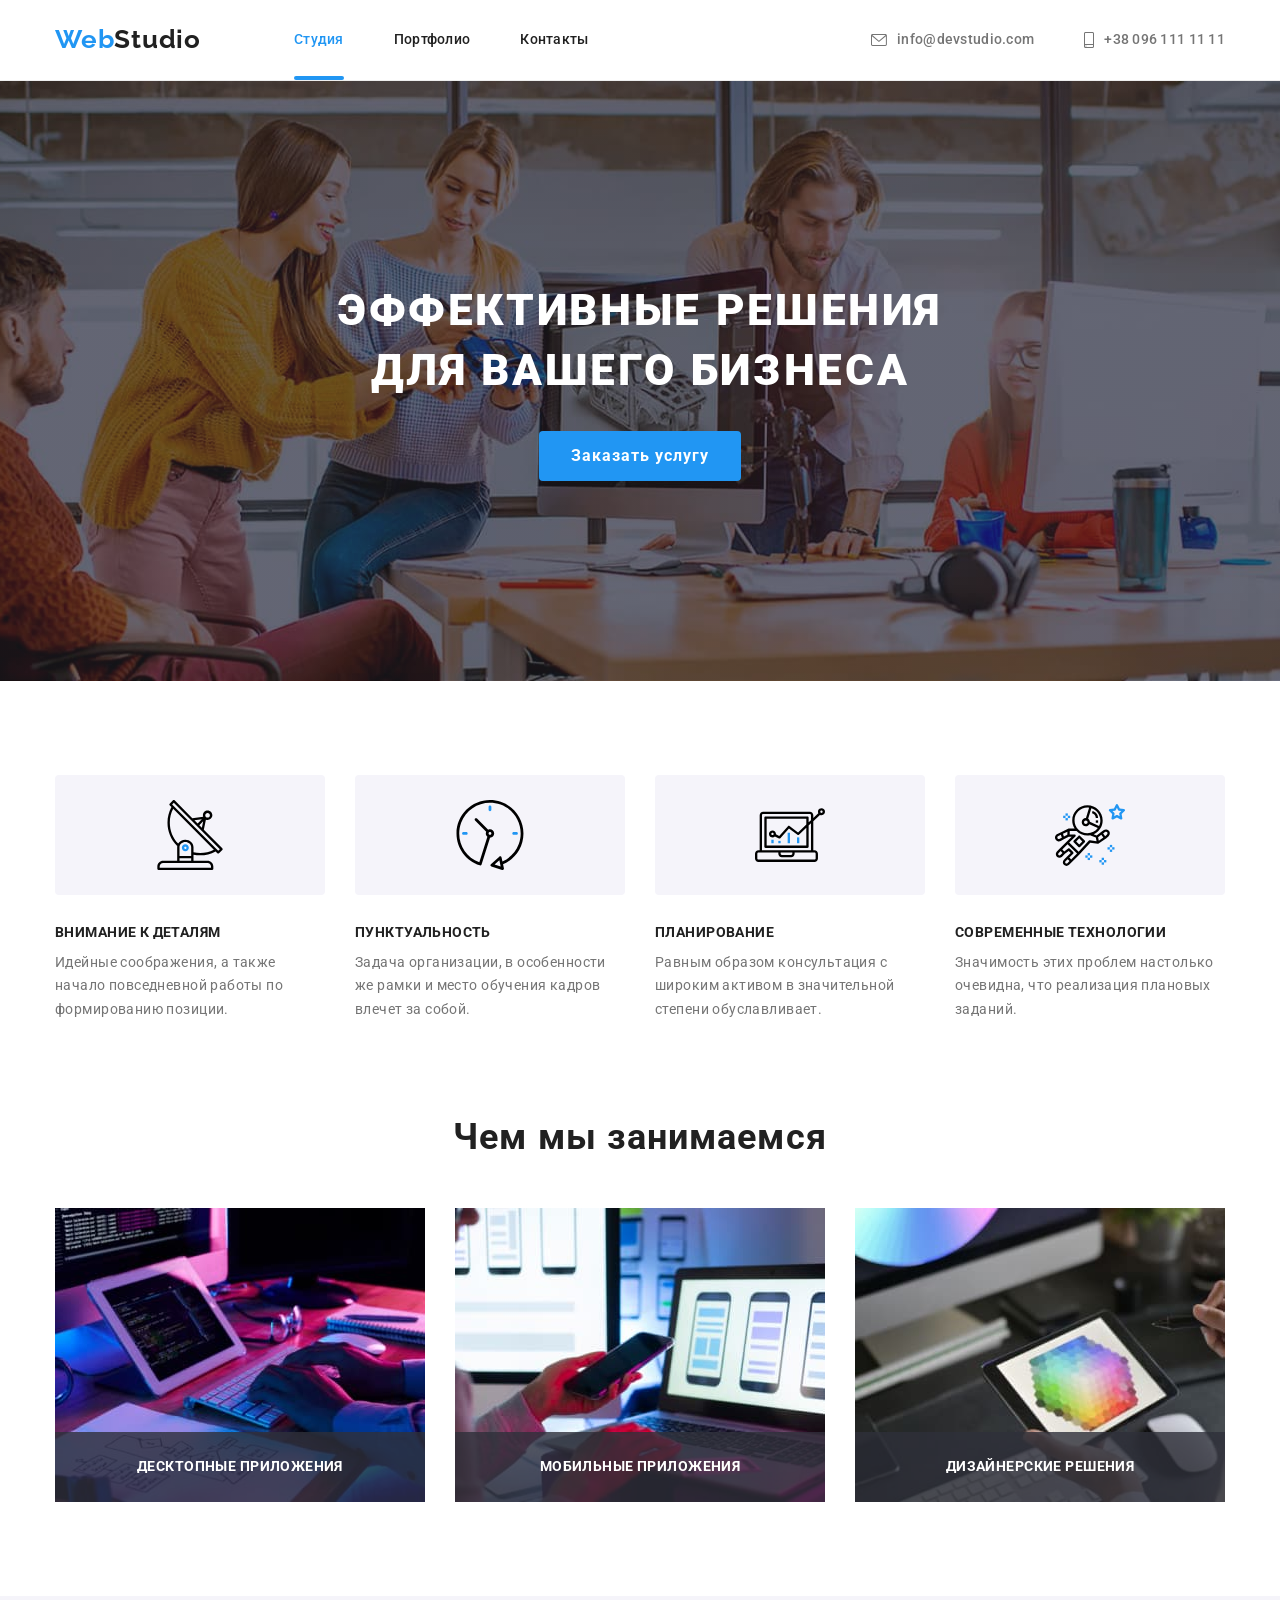
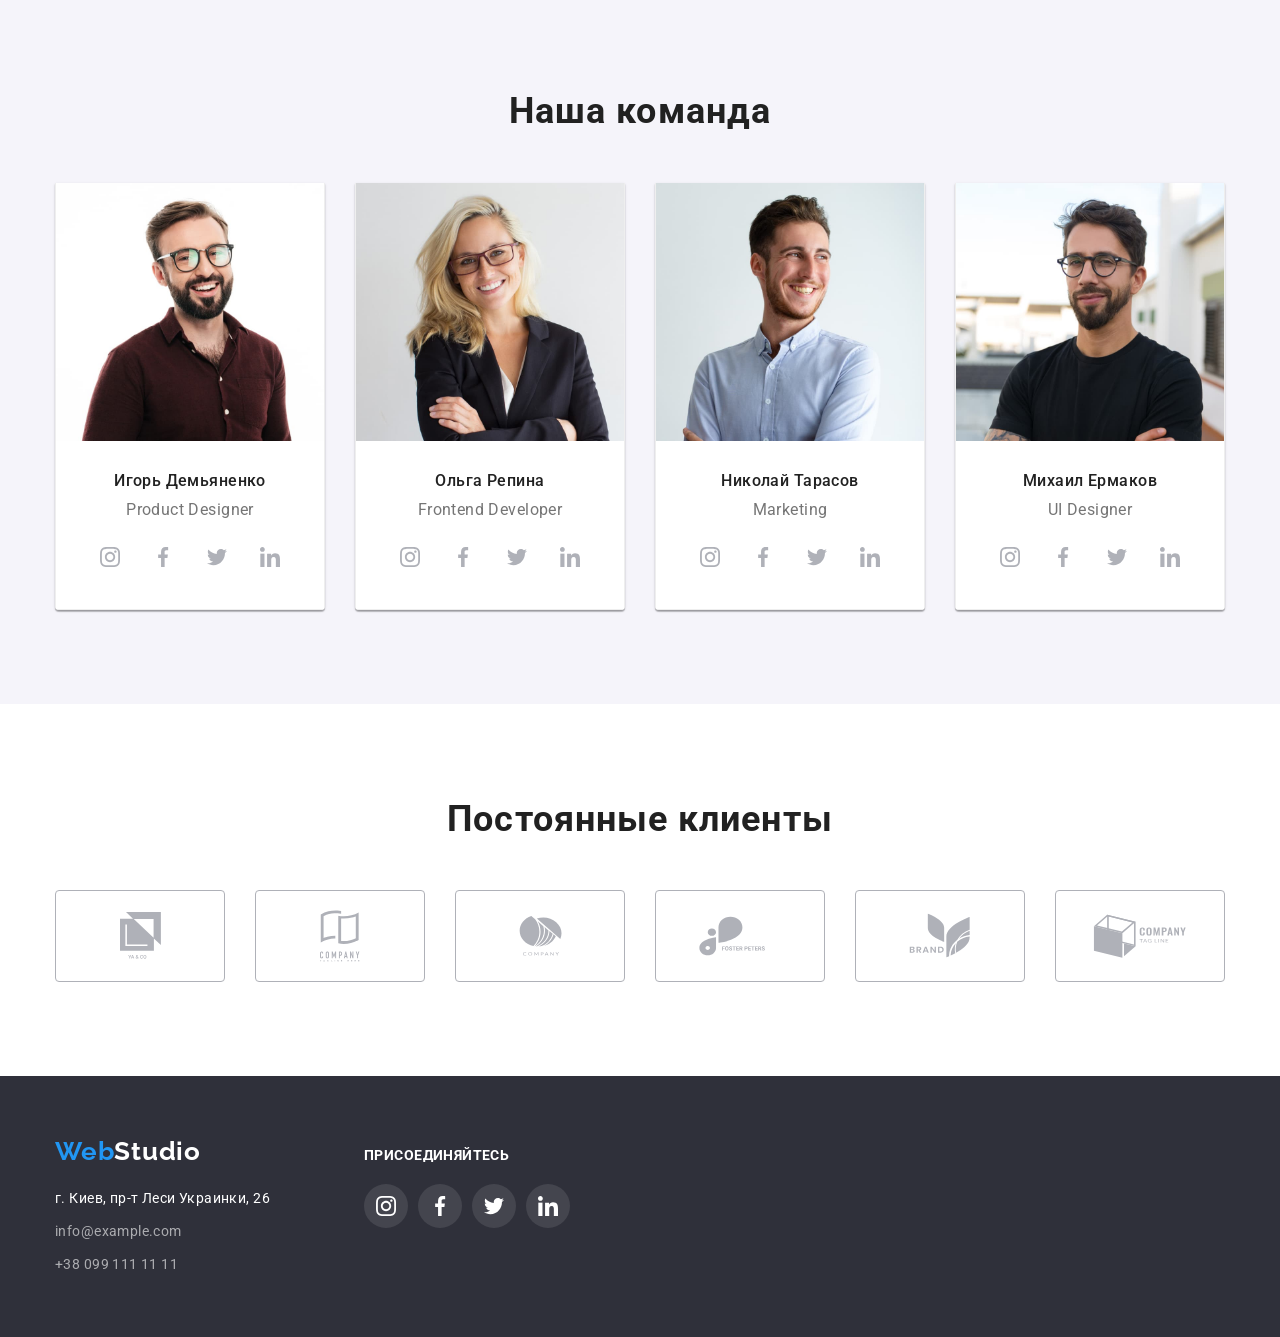
==== commit 0aaacde1: "Update index.html" ====
--- a/index.html
+++ b/index.html
@@ -399,7 +399,7 @@
       </div>
     </div>
   </footer>
-  <div class="backdrop" data-modal>
+  <div class="backdrop is-hidden" data-modal>
     <div class="modal">
       <button class="modal-close-btn" type="button" data-modal-close>
         <svg class="icon-modal" width="18" height="18">
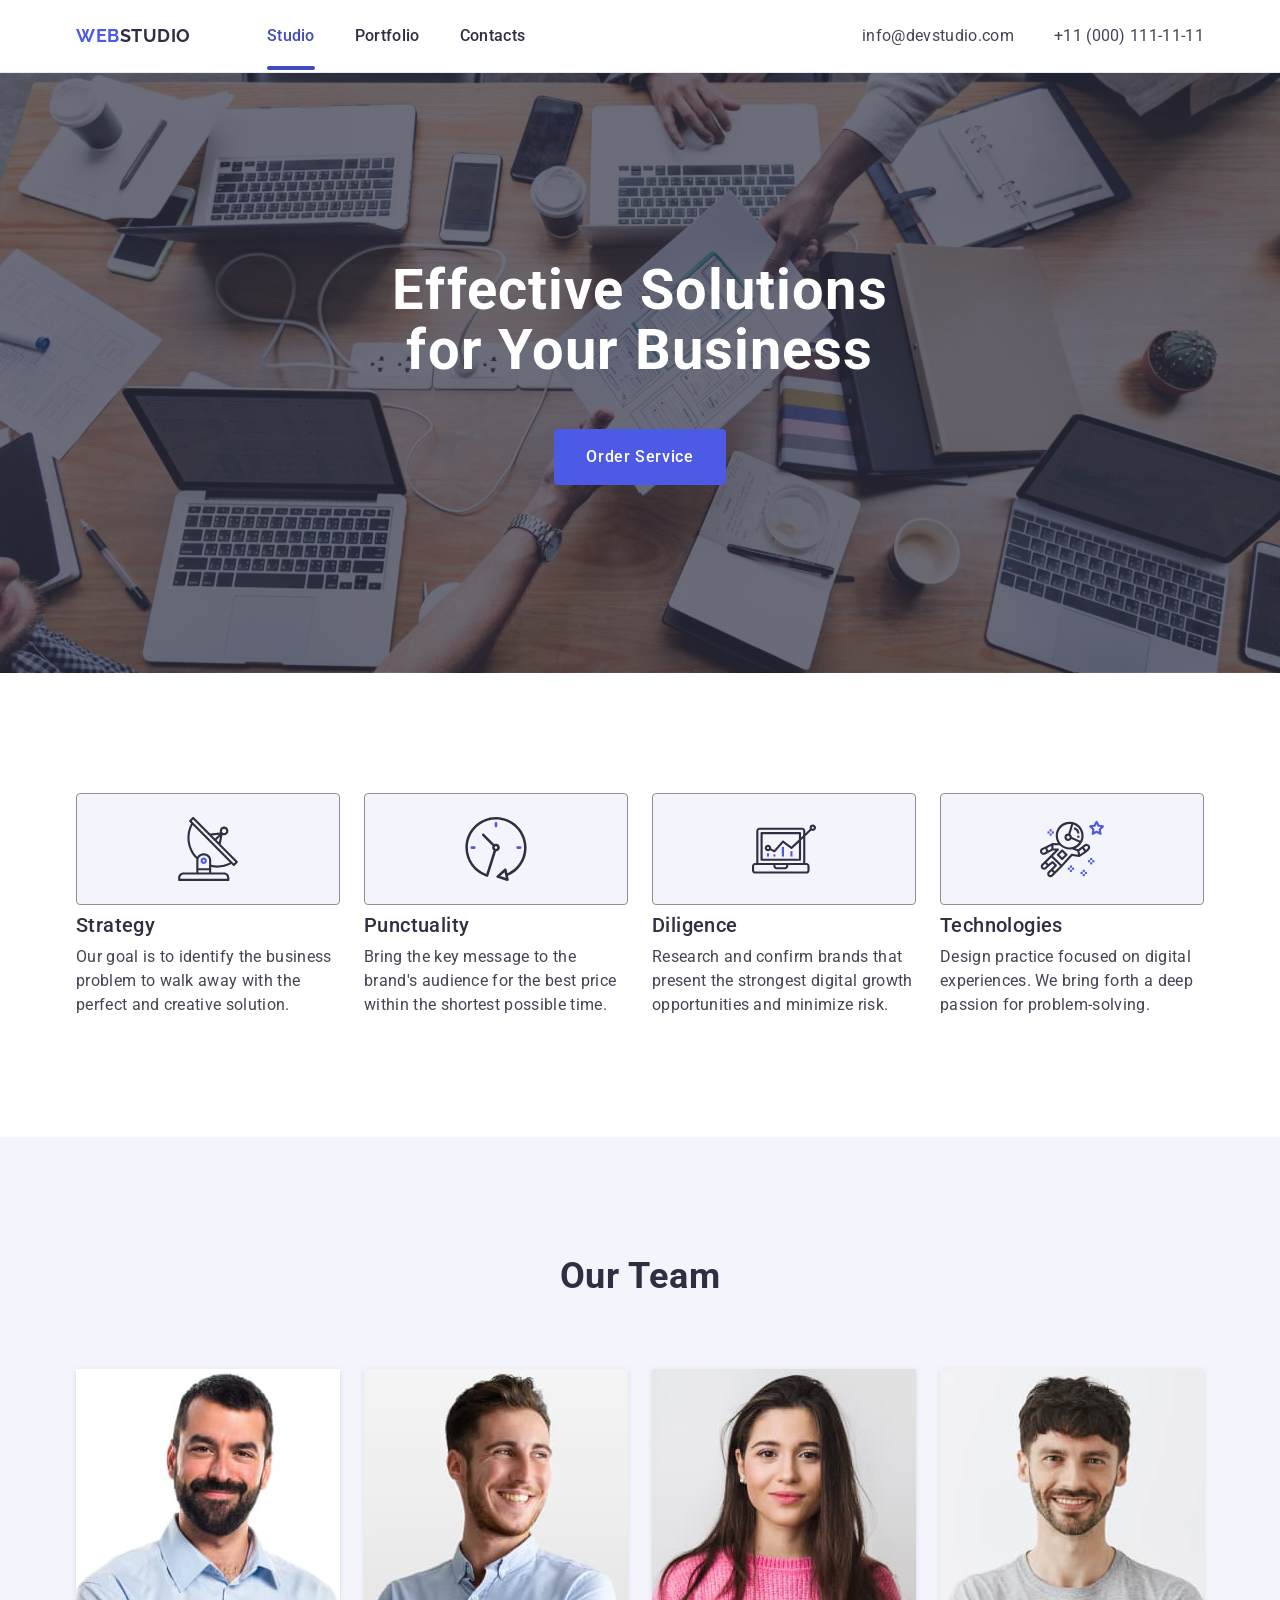
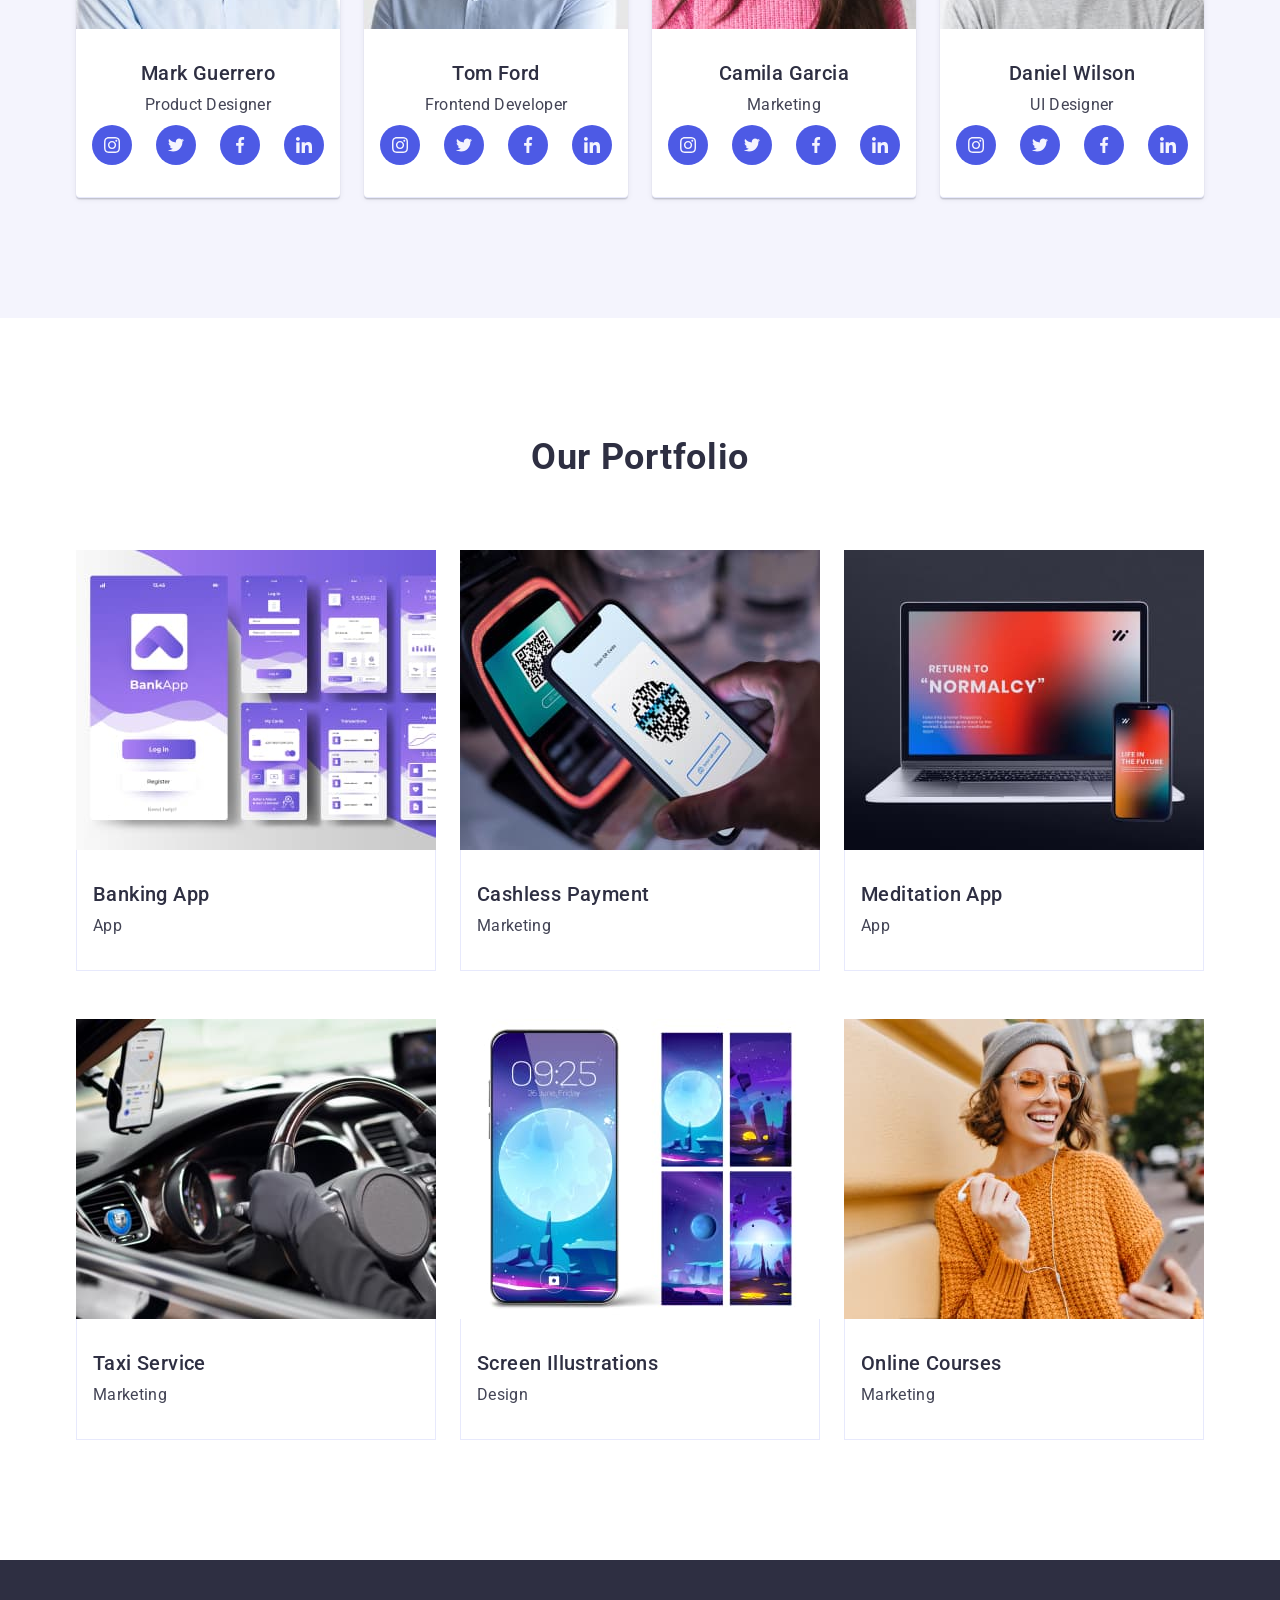
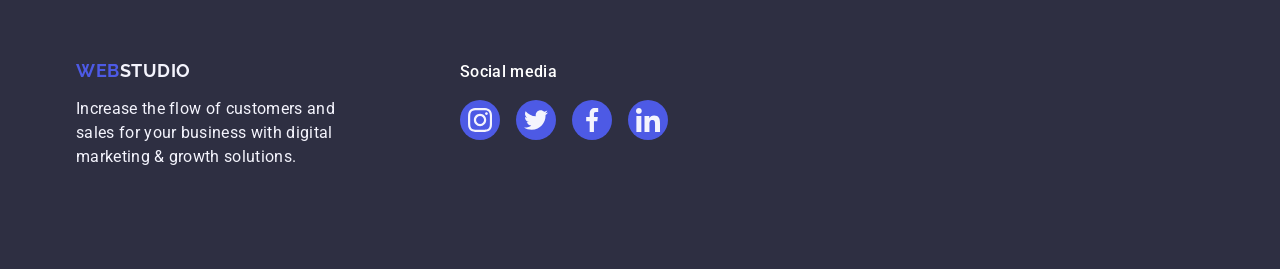
==== commit 59cb9600: "goit-markup-hw-05" ====
--- a/index.html
+++ b/index.html
@@ -1,414 +1,484 @@
 <!DOCTYPE html>
-<html lang="ru">
-
-<head>
-  <meta charset="UTF-8" />
-  <meta http-equiv="X-UA-Compatible" content="IE=edge" />
-  <meta name="viewport" content="width=device-width, initial-scale=1.0" />
-  <title>WebStudio</title>
-  <link href="https://fonts.googleapis.com/css2?family=Raleway:wght@700&family=Roboto:wght@400;500;700;900&display=swap"
-    rel="stylesheet" />
-  <link rel="stylesheet" href="https://cdnjs.cloudflare.com/ajax/libs/modern-normalize/1.1.0/modern-normalize.min.css"
-    integrity="sha512-wpPYUAdjBVSE4KJnH1VR1HeZfpl1ub8YT/NKx4PuQ5NmX2tKuGu6U/JRp5y+Y8XG2tV+wKQpNHVUX03MfMFn9Q=="
-    crossorigin="anonymous" referrerpolicy="no-referrer" />
-  <link rel="stylesheet" type="text/css" href="./css/styles.css" />
-</head>
-
-<body>
-  <!-- Шапка -->
-  <header class="page-header">
-    <div class="container">
-      <!-- Блок навигации -->
-      <div class="header-flex">
+<html lang="en">
+  <head>
+    <meta charset="UTF-8" />
+    <meta name="viewport" content="width=device-width, initial-scale=1.0" />
+    <title>Document</title>
+    <link rel="preconnect" href="https://fonts.googleapis.com" />
+    <link rel="preconnect" href="https://fonts.gstatic.com" crossorigin />
+    <link
+      href="https://fonts.googleapis.com/css2?family=Raleway:wght@700&family=Roboto:wght@400;500;700&display=swap"
+      rel="stylesheet"
+    />
+    <link
+      rel="stylesheet"
+      href="https://cdnjs.cloudflare.com/ajax/libs/modern-normalize/2.0.0/modern-normalize.min.css"
+      integrity="sha512-4xo8blKMVCiXpTaLzQSLSw3KFOVPWhm/TRtuPVc4WG6kUgjH6J03IBuG7JZPkcWMxJ5huwaBpOpnwYElP/m6wg=="
+      crossorigin="anonymous"
+      referrerpolicy="no-referrer"
+    />
+    <link rel="stylesheet" href="./css/styles.css" />
+  </head>
+  <body>
+    <!-- header -->
+
+    <header class="header">
+      <div class="container flex-property">
         <nav class="nav">
-          <a class="logo" href="./index.html">Web<span class="studio">Studio</span></a>
-          <ul class="site-nav">
-            <li class="item">
-              <a class="link current" href="./index.html">Студия</a>
-            </li>
-            <li class="item">
-              <a class="link" href="./portfolio.html">Портфолио</a>
-            </li>
-            <li class="item"><a class="link" href="#">Контакты</a></li>
+          <a href="./index.html" class="nav-link-logo logo-link-header"
+            >Web<span class="logo-header">Studio</span></a
+          >
+          <ul class="nav-list">
+            <li class="nav-list-item">
+              <a href="./index.html" class="nav-list-link carrent">Studio</a>
+            </li>
+            <li class="nav-list-item">
+              <a href="#" class="nav-list-link">Portfolio</a>
+            </li>
+            <li class="nav-list-item">
+              <a href="#" class="nav-list-link">Contacts</a>
+            </li>
           </ul>
         </nav>
-        <!-- Блок контактов -->
-        <div class="contacts">
-          <a class="link" href="mailto:info@devstudio.com">
-            <svg class="icon" width="16" height="12">
-              <use href="./images/icons.svg#icon-envelope"></use>
-            </svg>
-            info@devstudio.com</a>
-          <a class="link" href="tel:+380961111111">
-            <svg class="icon" width="10" height="16">
-              <use href="./images/icons.svg#icon-smartphone"></use>
-            </svg>
-            +38 096 111 11 11</a>
-        </div>
-      </div>
-    </div>
-  </header>
-  <!-- Основной контент -->
-  <main>
-    <!--Секция заголовка-->
-    <section class="hero">
-      <h1 class="title">Эффективные решения для вашего бизнеса</h1>
-      <button class="btn" type="button" data-modal-open>Заказать услугу</button>
-    </section>
-    <!-- Секция преимуществ -->
-    <section class="section">
-      <div class="container">
-        <h2 class="section-title visually-hidden">
-          Преимущества работы с нами
-        </h2>
-        <ul class="features-list">
-          <li class="item">
-            <div class="thumb">
-              <svg class="icon" width="70" height="70">
-                <use href="./images/icons.svg#icon-antenna"></use>
-              </svg>
-            </div>
-            <h3 class="title">Внимание к деталям</h3>
-            <p class="text">
-              Идейные соображения, а также начало повседневной работы по
-              формированию позиции.
-            </p>
-          </li>
-          <li class="item">
-            <div class="thumb">
-              <svg class="icon" width="70" height="70">
-                <use href="./images/icons.svg#icon-clock"></use>
-              </svg>
-            </div>
-            <h3 class="title">Пунктуальность</h3>
-            <p class="text">
-              Задача организации, в особенности же рамки и место обучения
-              кадров влечет за собой.
-            </p>
-          </li>
-          <li class="item">
-            <div class="thumb">
-              <svg class="icon" width="70" height="70">
-                <use href="./images/icons.svg#icon-diagram"></use>
-              </svg>
-            </div>
-            <h3 class="title">Планирование</h3>
-            <p class="text">
-              Равным образом консультация с широким активом в значительной
-              степени обуславливает.
-            </p>
-          </li>
-          <li class="item">
-            <div class="thumb">
-              <svg class="icon" width="70" height="70">
-                <use href="./images/icons.svg#icon-astronaut"></use>
-              </svg>
-            </div>
-            <h3 class="title">Современные технологии</h3>
-            <p class="text">
-              Значимость этих проблем настолько очевидна, что реализация
-              плановых заданий.
-            </p>
-          </li>
-        </ul>
-      </div>
-    </section>
-    <!-- Секция наши работы -->
-    <section class="section work">
-      <div class="container">
-        <h2 class="section-title">Чем мы занимаемся</h2>
-        <!-- Блок работ -->
-        <ul class="work">
-          <li class="item">
-            <img src="./images/img1.jpg" alt="Изображение не подгрузилось" width="370" />
-            <div class="text-img">
-              <h3 class="title">Десктопные приложения</h3>
-            </div>
-          </li>
-          <li class="item">
-            <img src="./images/img2.jpg" alt="Изображение не подгрузилось" width="370" />
-            <div class="text-img">
-              <h3 class="title">Мобильные приложения</h3>
-            </div>
-          </li>
-          <li class="item">
-            <img src="./images/img3.jpg" alt="Изображение не подгрузилось" width="370" />
-            <div class="text-img">
-              <h3 class="title">Дизайнерские решения</h3>
-            </div>
-          </li>
-        </ul>
-      </div>
-    </section>
-    <!-- секция команда -->
-    <section class="section team">
-      <div class="container">
-        <h2 class="section-title">Наша команда</h2>
-        <ul class="team-list">
-          <li class="item">
-            <img src="./images/photo1.jpg" alt="Изображение не подгрузилось" width="268" />
-            <div class="content-team">
-              <h3 class="title">Игорь Демьяненко</h3>
-              <p class="text">Product Designer</p>
-              <ul class="social-list">
-                <li class="item">
-                  <a href="#" class="link">
-                    <svg class="icon" width="20" height="20">
-                      <use href="./images/icons.svg#icon-instagram"></use>
-                    </svg>
-                  </a>
-                </li>
-                <li class="item">
-                  <a href="#" class="link">
-                    <svg class="icon" width="20" height="20">
-                      <use href="./images/icons.svg#icon-facebook"></use>
-                    </svg>
-                  </a>
-                </li>
-                <li class="item">
-                  <a href="#" class="link">
-                    <svg class="icon" width="20" height="20">
-                      <use href="./images/icons.svg#icon-twitter"></use>
-                    </svg>
-                  </a>
-                </li>
-                <li class="item">
-                  <a href="#" class="link">
-                    <svg class="icon" width="20" height="20">
-                      <use href="./images/icons.svg#icon-linkedin"></use>
-                    </svg>
-                  </a>
-                </li>
-              </ul>
-            </div>
-          </li>
-          <li class="item">
-            <img src="./images/photo2.jpg" alt="Изображение не подгрузилось" width="268" />
-            <div class="content-team">
-              <h3 class="title">Ольга Репина</h3>
-              <p class="text">Frontend Developer</p>
-              <ul class="social-list">
-                <li class="item">
-                  <a href="#" class="link">
-                    <svg class="icon" width="20" height="20">
-                      <use href="./images/icons.svg#icon-instagram"></use>
-                    </svg>
-                  </a>
-                </li>
-                <li class="item">
-                  <a href="#" class="link">
-                    <svg class="icon" width="20" height="20">
-                      <use href="./images/icons.svg#icon-facebook"></use>
-                    </svg>
-                  </a>
-                </li>
-                <li class="item">
-                  <a href="#" class="link">
-                    <svg class="icon" width="20" height="20">
-                      <use href="./images/icons.svg#icon-twitter"></use>
-                    </svg>
-                  </a>
-                </li>
-                <li class="item">
-                  <a href="#" class="link">
-                    <svg class="icon" width="20" height="20">
-                      <use href="./images/icons.svg#icon-linkedin"></use>
-                    </svg>
-                  </a>
-                </li>
-              </ul>
-            </div>
-          </li>
-          <li class="item">
-            <img src="./images/photo3.jpg" alt="Изображение не подгрузилось" width="268" />
-            <div class="content-team">
-              <h3 class="title">Николай Тарасов</h3>
-              <p class="text">Marketing</p>
-              <ul class="social-list">
-                <li class="item">
-                  <a href="#" class="link">
-                    <svg class="icon" width="20" height="20">
-                      <use href="./images/icons.svg#icon-instagram"></use>
-                    </svg>
-                  </a>
-                </li>
-                <li class="item">
-                  <a href="#" class="link">
-                    <svg class="icon" width="20" height="20">
-                      <use href="./images/icons.svg#icon-facebook"></use>
-                    </svg>
-                  </a>
-                </li>
-                <li class="item">
-                  <a href="#" class="link">
-                    <svg class="icon" width="20" height="20">
-                      <use href="./images/icons.svg#icon-twitter"></use>
-                    </svg>
-                  </a>
-                </li>
-                <li class="item">
-                  <a href="#" class="link">
-                    <svg class="icon" width="20" height="20">
-                      <use href="./images/icons.svg#icon-linkedin"></use>
-                    </svg>
-                  </a>
-                </li>
-              </ul>
-            </div>
-          </li>
-          <li class="item">
-            <img src="./images/photo4.jpg" alt="Изображение не подгрузилось" width="268" />
-            <div class="content-team">
-              <h3 class="title">Михаил Ермаков</h3>
-              <p class="text">UI Designer</p>
-              <ul class="social-list">
-                <li class="item">
-                  <a href="#" class="link">
-                    <svg class="icon" width="20" height="20">
-                      <use href="./images/icons.svg#icon-instagram"></use>
-                    </svg>
-                  </a>
-                </li>
-                <li class="item">
-                  <a href="#" class="link">
-                    <svg class="icon" width="20" height="20">
-                      <use href="./images/icons.svg#icon-facebook"></use>
-                    </svg>
-                  </a>
-                </li>
-                <li class="item">
-                  <a href="#" class="link">
-                    <svg class="icon" width="20" height="20">
-                      <use href="./images/icons.svg#icon-twitter"></use>
-                    </svg>
-                  </a>
-                </li>
-                <li class="item">
-                  <a href="#" class="link">
-                    <svg class="icon" width="20" height="20">
-                      <use href="./images/icons.svg#icon-linkedin"></use>
-                    </svg>
-                  </a>
-                </li>
-              </ul>
-            </div>
-          </li>
-        </ul>
-      </div>
-    </section>
-    <!-- Секция постоянные клиенты -->
-    <section class="section">
-      <div class="container">
-        <h2 class="section-title">Постоянные клиенты</h2>
-        <ul class="clients-list">
-          <li class="item">
-            <a href="#" class="link">
-              <svg class="icon" width="41" height="47">
-                <use href="./images/icons.svg#icon-client"></use>
-              </svg>
-            </a>
-          </li>
-          <li class="item">
-            <a href="#" class="link">
-              <svg class="icon" width="40" height="52">
-                <use href="./images/icons.svg#icon-client-2"></use>
-              </svg>
-            </a>
-          </li>
-          <li class="item">
-            <a href="#" class="link">
-              <svg class="icon" width="43" height="41">
-                <use href="./images/icons.svg#icon-client-3"></use>
-              </svg>
-            </a>
-          </li>
-          <li class="item">
-            <a href="#" class="link">
-              <svg class="icon" width="84" height="40">
-                <use href="./images/icons.svg#icon-client-4"></use>
-              </svg>
-            </a>
-          </li>
-          <li class="item">
-            <a href="#" class="link">
-              <svg class="icon" width="62" height="45">
-                <use href="./images/icons.svg#icon-client-5"></use>
-              </svg>
-            </a>
-          </li>
-          <li class="item">
-            <a href="#" class="link">
-              <svg class="icon" width="94" height="44">
-                <use href="./images/icons.svg#icon-client-6"></use>
-              </svg>
-            </a>
-          </li>
-        </ul>
-      </div>
-    </section>
-  </main>
-  <!-- подвал -->
-  <footer class="footer">
-    <div class="container flex">
-      <div class="studio-address">
-        <a class="logo-footer" href="./index.html">Web<span class="studio-footer">Studio</span></a>
-        <address>
-          <ul class="address">
-            <li class="sity">г. Киев, пр-т Леси Украинки, 26</li>
-            <li class="sity-link">
-              <a class="link" href="mailto:info@example.com">info@example.com</a>
-            </li>
-            <li class="sity-link">
-              <a class="link" href="tel:+380991111111">+38 099 111 11 11</a>
+        <address class="address">
+          <ul class="address-list">
+            <li class="address-list-item">
+              <a href="mailto:info@devstudio.com" class="address-list-link"
+                >info@devstudio.com</a
+              >
+            </li>
+            <li class="address-list-item">
+              <a href="tel:+110001111111" class="address-list-link"
+                >+11 (000) 111-11-11</a
+              >
             </li>
           </ul>
         </address>
       </div>
-      <div class="social">
-        <p class="social-text">Присоединяйтесь</p>
-        <ul class="social-list">
-          <li class="item">
-            <a href="#" class="link">
-              <svg class="icon" width="20" height="20">
-                <use href="./images/icons.svg#icon-instagram"></use>
-              </svg>
-            </a>
-          </li>
-          <li class="item">
-            <a href="#" class="link">
-              <svg class="icon" width="20" height="20">
-                <use href="./images/icons.svg#icon-facebook"></use>
-              </svg>
-            </a>
-          </li>
-          <li class="item">
-            <a href="#" class="link">
-              <svg class="icon" width="20" height="20">
-                <use href="./images/icons.svg#icon-twitter"></use>
-              </svg>
-            </a>
-          </li>
-          <li class="item">
-            <a href="#" class="link">
-              <svg class="icon" width="20" height="20">
-                <use href="./images/icons.svg#icon-linkedin"></use>
-              </svg>
-            </a>
-          </li>
-        </ul>
+    </header>
+
+    <!-- main -->
+
+    <main class="main">
+      <!-- section hero -->
+
+      <section class="section hero">
+        <div class="container">
+          <h1 class="hero-title">Effective Solutions for Your Business</h1>
+          <button class="button hero-button" type="button">
+            Order Service
+          </button>
+        </div>
+      </section>
+
+      <!-- section service -->
+
+      <section class="section service">
+        <div class="container">
+          <h2 class="section-title visually-hidden">Order Service</h2>
+          <ul class="service-list">
+            <li class="service-list-item">
+              <div class="service-list-thumb">
+                <svg class="service-list-icon" width="64" height="64">
+                  <use href="./images/icons.svg#icon-antenna"></use>
+                </svg>
+              </div>
+              <h3 class="service-list-title">Strategy</h3>
+              <p class="service-list-text">
+                Our goal is to identify the business problem to walk away with
+                the perfect and creative solution.
+              </p>
+            </li>
+            <li class="service-list-item">
+              <div class="service-list-thumb">
+                <svg class="service-list-icon" width="64" height="64">
+                  <use href="./images/icons.svg#icon-clock"></use>
+                </svg>
+              </div>
+              <h3 class="service-list-title">Punctuality</h3>
+              <p class="service-list-text">
+                Bring the key message to the brand's audience for the best price
+                within the shortest possible time.
+              </p>
+            </li>
+            <li class="service-list-item">
+              <div class="service-list-thumb">
+                <svg class="service-list-icon" width="64" height="64">
+                  <use href="./images/icons.svg#icon-diagram"></use>
+                </svg>
+              </div>
+              <h3 class="service-list-title">Diligence</h3>
+              <p class="service-list-text">
+                Research and confirm brands that present the strongest digital
+                growth opportunities and minimize risk.
+              </p>
+            </li>
+            <li class="service-list-item">
+              <div class="service-list-thumb">
+                <svg class="service-list-icon" width="64" height="64">
+                  <use href="./images/icons.svg#icon-astronaut"></use>
+                </svg>
+              </div>
+              <h3 class="service-list-title">Technologies</h3>
+              <p class="service-list-text">
+                Design practice focused on digital experiences. We bring forth a
+                deep passion for problem-solving.
+              </p>
+            </li>
+          </ul>
+        </div>
+      </section>
+
+      <!-- section team -->
+
+      <section class="section team">
+        <div class="container">
+          <h2 class="section-title">Our Team</h2>
+          <ul class="team-list">
+            <li class="team-list-item">
+              <img
+                class="team-list-img"
+                src="./images/mark_guerrero.jpg"
+                alt="Mark Guerrero Product Designer"
+                width="264"
+              />
+              <div class="team-wrapper-content">
+                <h3 class="team-list-title">Mark Guerrero</h3>
+                <p class="team-list-text">Product Designer</p>
+                <ul class="social-list">
+                  <li class="social-list-item">
+                    <a href="#" class="social-list-link">
+                      <svg class="social-list-icon" width="16" height="16">
+                        <use href="./images/icons.svg#icon-instagram"></use>
+                      </svg>
+                    </a>
+                  </li>
+                  <li class="social-list-item">
+                    <a href="#" class="social-list-link">
+                      <svg class="social-list-icon" width="16" height="16">
+                        <use href="./images/icons.svg#icon-twitter"></use>
+                      </svg>
+                    </a>
+                  </li>
+                  <li class="social-list-item">
+                    <a href="#" class="social-list-link">
+                      <svg class="social-list-icon" width="16" height="16">
+                        <use href="./images/icons.svg#icon-facebook"></use>
+                      </svg>
+                    </a>
+                  </li>
+                  <li class="social-list-item">
+                    <a href="#" class="social-list-link">
+                      <svg class="social-list-icon" width="16" height="16">
+                        <use href="./images/icons.svg#icon-linkedin"></use>
+                      </svg>
+                    </a>
+                  </li>
+                </ul>
+              </div>
+            </li>
+            <li class="team-list-item">
+              <img
+                class="team-list-img"
+                src="./images/tom_ford.jpg"
+                alt="Tom Ford Frontend Developer"
+                width="264"
+              />
+              <div class="team-wrapper-content">
+                <h3 class="team-list-title">Tom Ford</h3>
+                <p class="team-list-text">Frontend Developer</p>
+                <ul class="social-list">
+                  <li class="social-list-item">
+                    <a href="#" class="social-list-link">
+                      <svg class="social-list-icon" width="16" height="16">
+                        <use href="./images/icons.svg#icon-instagram"></use>
+                      </svg>
+                    </a>
+                  </li>
+                  <li class="social-list-item">
+                    <a href="#" class="social-list-link">
+                      <svg class="social-list-icon" width="16" height="16">
+                        <use href="./images/icons.svg#icon-twitter"></use>
+                      </svg>
+                    </a>
+                  </li>
+                  <li class="social-list-item">
+                    <a href="#" class="social-list-link">
+                      <svg class="social-list-icon" width="16" height="16">
+                        <use href="./images/icons.svg#icon-facebook"></use>
+                      </svg>
+                    </a>
+                  </li>
+                  <li class="social-list-item">
+                    <a href="#" class="social-list-link">
+                      <svg class="social-list-icon" width="16" height="16">
+                        <use href="./images/icons.svg#icon-linkedin"></use>
+                      </svg>
+                    </a>
+                  </li>
+                </ul>
+              </div>
+            </li>
+            <li class="team-list-item">
+              <img
+                class="team-list-img"
+                src="./images/camila_garcia.jpg"
+                alt="Camila Garcia Marketing"
+                width="264"
+              />
+              <div class="team-wrapper-content">
+                <h3 class="team-list-title">Camila Garcia</h3>
+                <p class="team-list-text">Marketing</p>
+                <ul class="social-list">
+                  <li class="social-list-item">
+                    <a href="#" class="social-list-link">
+                      <svg class="social-list-icon" width="16" height="16">
+                        <use href="./images/icons.svg#icon-instagram"></use>
+                      </svg>
+                    </a>
+                  </li>
+                  <li class="social-list-item">
+                    <a href="#" class="social-list-link">
+                      <svg class="social-list-icon" width="16" height="16">
+                        <use href="./images/icons.svg#icon-twitter"></use>
+                      </svg>
+                    </a>
+                  </li>
+                  <li class="social-list-item">
+                    <a href="#" class="social-list-link">
+                      <svg class="social-list-icon" width="16" height="16">
+                        <use href="./images/icons.svg#icon-facebook"></use>
+                      </svg>
+                    </a>
+                  </li>
+                  <li class="social-list-item">
+                    <a href="#" class="social-list-link">
+                      <svg class="social-list-icon" width="16" height="16">
+                        <use href="./images/icons.svg#icon-linkedin"></use>
+                      </svg>
+                    </a>
+                  </li>
+                </ul>
+              </div>
+            </li>
+            <li class="team-list-item">
+              <img
+                class="team-list-img"
+                src="./images/daniel_wilson.jpg"
+                alt="Daniel Wilson UI Designer"
+                width="264"
+              />
+              <div class="team-wrapper-content">
+                <h3 class="team-list-title">Daniel Wilson</h3>
+                <p class="team-list-text">UI Designer</p>
+                <ul class="social-list">
+                  <li class="social-list-item">
+                    <a href="#" class="social-list-link">
+                      <svg class="social-list-icon" width="16" height="16">
+                        <use href="./images/icons.svg#icon-instagram"></use>
+                      </svg>
+                    </a>
+                  </li>
+                  <li class="social-list-item">
+                    <a href="#" class="social-list-link">
+                      <svg class="social-list-icon" width="16" height="16">
+                        <use href="./images/icons.svg#icon-twitter"></use>
+                      </svg>
+                    </a>
+                  </li>
+                  <li class="social-list-item">
+                    <a href="#" class="social-list-link">
+                      <svg class="social-list-icon" width="16" height="16">
+                        <use href="./images/icons.svg#icon-facebook"></use>
+                      </svg>
+                    </a>
+                  </li>
+                  <li class="social-list-item">
+                    <a href="#" class="social-list-link">
+                      <svg class="social-list-icon" width="16" height="16">
+                        <use href="./images/icons.svg#icon-linkedin"></use>
+                      </svg>
+                    </a>
+                  </li>
+                </ul>
+              </div>
+            </li>
+          </ul>
+        </div>
+      </section>
+
+      <!-- section portfolio -->
+
+      <section class="section porfolio">
+        <div class="container">
+          <h2 class="section-title">Our Portfolio</h2>
+          <ul class="portfolio-list">
+            <li class="portfolio-list-item">
+              <div class="portfolio-list-owerley">
+                <img
+                  class="portfolio-list-img"
+                  src="./images/banking_app.jpg"
+                  alt="banking"
+                  width="360"
+                />
+                <p class="portfolio-text-owerley">
+                  14 Stylish and User-Friendly App Design Concepts · Task
+                  Manager App · Calorie Tracker App · Exotic Fruit Ecommerce App
+                  · Cloud Storage App
+                </p>
+              </div>
+              <div class="portfolio-wrapper-content">
+                <h3 class="portfolio-list-title">Banking App</h3>
+                <p class="portfolio-list-text">App</p>
+              </div>
+            </li>
+            <li class="portfolio-list-item">
+              <div class="portfolio-list-owerley">
+                <img
+                  class="portfolio-list-img"
+                  src="./images/cashless_payment.jpg"
+                  alt="cashless_payment"
+                  width="360"
+                />
+                <p class="portfolio-text-owerley">
+                  14 Stylish and User-Friendly App Design Concepts · Task
+                  Manager App · Calorie Tracker App · Exotic Fruit Ecommerce App
+                  · Cloud Storage App
+                </p>
+              </div>
+              <div class="portfolio-wrapper-content">
+                <h3 class="portfolio-list-title">Cashless Payment</h3>
+                <p class="portfolio-list-text">Marketing</p>
+              </div>
+            </li>
+            <li class="portfolio-list-item">
+              <div class="portfolio-list-owerley">
+                <img
+                  class="portfolio-list-img"
+                  src="./images/meditation_app.jpg"
+                  alt="meditation"
+                  width="360"
+                />
+                <p class="portfolio-text-owerley">
+                  14 Stylish and User-Friendly App Design Concepts · Task
+                  Manager App · Calorie Tracker App · Exotic Fruit Ecommerce App
+                  · Cloud Storage App
+                </p>
+              </div>
+              <div class="portfolio-wrapper-content">
+                <h3 class="portfolio-list-title">Meditation App</h3>
+                <p class="portfolio-list-text">App</p>
+              </div>
+            </li>
+            <li class="portfolio-list-item">
+              <div class="portfolio-list-owerley">
+                <img
+                  class="portfolio-list-img"
+                  src="./images/taxi_service.jpg"
+                  alt="taxi_service"
+                  width="360"
+                />
+                <p class="portfolio-text-owerley">
+                  14 Stylish and User-Friendly App Design Concepts · Task
+                  Manager App · Calorie Tracker App · Exotic Fruit Ecommerce App
+                  · Cloud Storage App
+                </p>
+              </div>
+              <div class="portfolio-wrapper-content">
+                <h3 class="portfolio-list-title">Taxi Service</h3>
+                <p class="portfolio-list-text">Marketing</p>
+              </div>
+            </li>
+            <li class="portfolio-list-item">
+              <div class="portfolio-list-owerley">
+                <img
+                  class="portfolio-list-img"
+                  src="./images/screen_illustrations.jpg"
+                  alt="screen_illustrations"
+                  width="360"
+                />
+                <p class="portfolio-text-owerley">
+                  14 Stylish and User-Friendly App Design Concepts · Task
+                  Manager App · Calorie Tracker App · Exotic Fruit Ecommerce App
+                  · Cloud Storage App
+                </p>
+              </div>
+              <div class="portfolio-wrapper-content">
+                <h3 class="portfolio-list-title">Screen Illustrations</h3>
+                <p class="portfolio-list-text">Design</p>
+              </div>
+            </li>
+            <li class="portfolio-list-item">
+              <div class="portfolio-list-owerley">
+                <img
+                  class="portfolio-list-img"
+                  src="./images/online_courses.jpg"
+                  alt="online_courses"
+                  width="360"
+                />
+                <p class="portfolio-text-owerley">
+                  14 Stylish and User-Friendly App Design Concepts · Task
+                  Manager App · Calorie Tracker App · Exotic Fruit Ecommerce App
+                  · Cloud Storage App
+                </p>
+              </div>
+              <div class="portfolio-wrapper-content">
+                <h3 class="portfolio-list-title">Online Courses</h3>
+                <p class="portfolio-list-text">Marketing</p>
+              </div>
+            </li>
+          </ul>
+        </div>
+      </section>
+    </main>
+
+    <!-- footer -->
+
+    <footer class="footer">
+      <div class="container">
+        <div class="footer-wrapper-description">
+          <a href="./index.html" class="nav-link-logo logo-footer-link"
+            >Web<span class="logo-footer">Studio</span></a
+          >
+          <p class="footer-text">
+            Increase the flow of customers and sales for your business with
+            digital marketing & growth solutions.
+          </p>
+        </div>
+        <div class="footer-wrapper-social">
+          <p class="footer-sicial-text">Social media</p>
+          <ul class="social-list">
+            <li class="social-list-item">
+              <a href="#" class="social-list-link footer-social-link">
+                <svg class="social-list-icon" width="24" height="24">
+                  <use href="./images/icons.svg#icon-instagram"></use>
+                </svg>
+              </a>
+            </li>
+            <li class="social-list-item">
+              <a href="#" class="social-list-link footer-social-link">
+                <svg class="social-list-icon" width="24" height="24">
+                  <use href="./images/icons.svg#icon-twitter"></use>
+                </svg>
+              </a>
+            </li>
+            <li class="social-list-item">
+              <a href="#" class="social-list-link footer-social-link">
+                <svg class="social-list-icon" width="24" height="24">
+                  <use href="./images/icons.svg#icon-facebook"></use>
+                </svg>
+              </a>
+            </li>
+            <li class="social-list-item">
+              <a href="#" class="social-list-link footer-social-link">
+                <svg class="social-list-icon" width="24" height="24">
+                  <use href="./images/icons.svg#icon-linkedin"></use>
+                </svg>
+              </a>
+            </li>
+          </ul>
+        </div>
       </div>
-    </div>
-  </footer>
-  <div class="backdrop is-hidden" data-modal>
-    <div class="modal">
-      <button class="modal-close-btn" type="button" data-modal-close>
-        <svg class="icon-modal" width="18" height="18">
-          <use href="./images/icons.svg#icon-close"></use>
-        </svg>
-      </button>
-    </div>
-  </div>
-  <script src="./js/modal.js"></script>
-</body>
-
-</html>+    </footer>
+  </body>
+</html>
--- a/css/styles.css
+++ b/css/styles.css
@@ -1,281 +1,233 @@
-:root {
-    --primary-text-color: #757575;
-    --title-text-color: #212121;
-    --acent-color: #2196F3;
-    --primary-white-color: #ffffff;
-    --primay-grey-color: #2F303A;
-    --address-link-color: rgba(255, 255, 255, 0.6);
-    --examples-button-color: #F5F4FA;
-    --border-color: #eeeeee;
-    --primary-icon-color: #AFB1B8;
-    --footer-fon-social-link: rgba(255, 255, 255, 0.1);
-    --primary-animation-function: cubic-bezier(0.4, 0, 0.2, 1);
-}
-
-/* Цвет фона #ffffff */
-/* Цвет фона героя и футера #2F303A */
-/* Цвет фона "Наша команда" #F5F4FA */
-/* Цвет основного текста #757575 */
-/* Цвет вторичного текста #212121 */
-/* Белый #ffffff */
-/* Акцент #2196F3 */
-/* в футере #FFFFFF 60 % */
-
-/* Стили Веб-сайта */
-/* Style Web-site */
-
-/* Основные стили страницы */
-/* Basic Page Styles */
-body {
-    background-color: var(--primary-white-color);
-    color: var(--primary-text-color);
-    font-family: 'Roboto', sans-serif;
-    font-size: 14px;
-    letter-spacing: 0.03em;
-}
-
-/* Сброс свойств */
-/* Reset properties */
-ul {
+body{
+    font-family: "Roboto", sans-serif;
+    background-color: #ffffff;
+    color: #434455;
+}
+
+p, h1, h2, h3, h4, h5, h6{
+    margin-top: 0;
+    margin-bottom: 0;
+}
+
+a{
+    text-decoration: none;
+}
+
+ul{
     list-style: none;
-}
-
-a {
-    text-decoration: none;
-}
-
-img {
-    display: block;
-}
-
-
-/* container */
-/* Служит для обертывания секций 
-(задается основная ширина, отступы, центрирование */
-.container {
-    width: 1200px;
-    margin-left: auto;
-    margin-right: auto;
-    padding-left: 15px;
-    padding-right: 15px;
-}
-
-
-/* Шапка сайта */
-/* Header */
-.page-header {
-    border-bottom: 1px solid var(--border-color);
-}
-
-.header-flex {
-    display: flex;
-}
-
-.nav {
-    display: flex;
-}
-
-/* Логотип */
-/* logo */
-.logo {
-    display: block;
-    align-items: center;
-    padding-top: 24px;
-    padding-bottom: 25px;
-    margin-right: 93px;
-    color: var(--acent-color);
-    font-family: 'Raleway', sans-serif;
-    font-weight: 700;
-    font-size: 26px;
-    line-height: 1.19;
-    letter-spacing: 0.03em;
-}
-
-.logo .studio {
-    color: var(--title-text-color);
-}
-
-
-
-/* Навигация сайта */
-/* site-nav */
-.site-nav {
-    display: flex;
-    align-items: center;
     margin-top: 0;
     margin-bottom: 0;
     padding-left: 0;
-
-}
-
-.site-nav .item {
-
-    margin-right: 50px;
-}
-
-.site-nav .item:last-child {
-    margin-right: 0;
-}
-
-.site-nav .link {
+}
+
+img{
     display: block;
-    padding-top: 32px;
-    padding-bottom: 32px;
-    color: var(--title-text-color);
-    font-weight: 500;
-    font-size: 14px;
-    line-height: 1.14;
+    max-width: 100%;
+    height: auto;
+}
+
+
+
+/* header */
+
+.header{
+    border-bottom: 1px solid  #E7E9FC;
+    box-shadow: 0px 2px 1px rgba(46, 47, 66, 0.08),
+        0px 1px 1px rgba(46, 47, 66, 0.16),
+        0px 1px 6px rgba(46, 47, 66, 0.08);
+}
+
+.container {
+    max-width: 1158px;
+    margin: 0 auto;
+    padding-left: 15px;
+    padding-right: 15px;
+}
+
+.flex-property{
+    display: flex;
+    justify-content: space-between;
+    align-items: center;
+}
+
+.nav{
+    display: flex;
+    align-items: center;
+}
+
+.nav-link-logo{
+    color:  #4D5AE5;
+    font-family: "Raleway", sans-serif;
+    font-size: 18px;
+    font-weight: 700;
+    line-height: 1.17;
+    letter-spacing: 0.03em;
+    text-transform: uppercase;
+}
+
+.logo-link-header {
+    margin-right: 76px;
+}
+
+.logo-header{
+    color:  #2E2F42;
+    font-family: "Raleway", sans-serif;
+    font-size: 18px;
+    font-weight: 700;
+    line-height: 1.17;
+    letter-spacing: 0.03em;
+    text-transform: uppercase;
+}
+
+.nav-list{
+    display: flex;
+    gap:40px;
+    
+}
+
+.nav-list-item{
+    
+    padding-top: 24px;
+    padding-bottom: 24px;
+
+}
+
+.nav-list-link{
+    position: relative;
+    padding-top: 24px;
+    padding-bottom: 24px;
+    color: #2E2F42;
+    font-size: 16px;
+    font-weight: 500;
+    line-height: 1.5;
     letter-spacing: 0.02em;
     transition-property: color;
     transition-duration: 250ms;
-    transition-timing-function: var(--primary-animation-function);
-    transition-delay: 0ms;
-
-}
-
-.site-nav .link:hover,
-.site-nav .link:focus {
-    color: var(--acent-color);
-}
-
-.site-nav .link.current {
-    color: var(--acent-color);
-    position: relative;
-}
-
-.site-nav .link.current::after {
+    transition-timing-function: cubic-bezier(0.4, 0, 0.2, 1);
+}
+
+.nav-list-link:hover,
+.nav-list-link:focus {
+    color: #404BBF;
+}
+
+.nav-list-link:active {
+    color: #404BBF;
+}
+
+.nav-list-link.carrent {
+    color: #404BBF;
+}
+
+.nav-list-link.carrent::after {
+    content: "";
     position: absolute;
     left: 0;
-    bottom: 0;
+    bottom: -1px;
     width: 100%;
     height: 4px;
+    border-radius: 2px;
+    background: #404bbf;
+}
+
+.address {
+    font-style: normal;
+}
+
+.address-list {
+    display: flex;
+    gap: 40px
+}
+
+.address-list-link{
+    padding-top: 24px;
+    padding-bottom: 23px;
+    color: #434455;
+    font-size: 16px;
+    font-weight: 400;
+    line-height: 1.5;
+    letter-spacing: 0.02em;
+    transition-property: color;
+    transition-duration: 250ms;
+    transition-timing-function: cubic-bezier(0.4, 0, 0.2, 1);
+}
+
+.address-list-link:hover,
+.address-list-link:focus{
+    color: #404BBF;
+}
+
+/* main */
+
+/* section hero */
+
+.section{
+    padding-top: 120px;
+    padding-bottom: 120px;
+}
+
+.hero{
+    background-color:  #2E2F42;
+    background-image: linear-gradient(rgba(46, 47, 66, 0.7),rgba(46, 47, 66, 0.7)), url(../images/hero-bgi.jpg);
+    background-repeat: no-repeat;
+    background-size: cover;
+    background-position: center center;
+    padding-top: 188px;
+    padding-bottom: 188px;
+    max-width: 1440px;
+    margin: 0 auto;
+}
+
+.hero-title{
+    max-width: 496px;
+    margin-left: auto; 
+    margin-right: auto;
+    margin-bottom: 48px;
+    color: #ffffff;
+    text-align: center;
+    font-size: 56px;
+    font-weight: 700;
+    line-height: 1.07;
+    letter-spacing: 0.02em;
+}
+
+.button{
+    
     display: block;
-    content: "";
-    background-color: var(--acent-color);
-    border-radius: 2px;
-}
-
-/* .site-nav .link.current::after {
-    content: "";
-    display: block;
-    height: 4px;
-    background-color: var(--acent-color);
-    border-radius: 2px;
-} */
-
-
-
-/* Блок контактов */
-/* contacts */
-.contacts {
-    display: flex;
-    align-items: center;
-    margin-left: auto;
-
-}
-
-.contacts .link {
-    display: flex;
-    align-items: center;
-    padding-top: 32px;
-    padding-bottom: 32px;
-    margin-right: 50px;
-    color: var(--primary-text-color);
-    fill: var(--primary-text-color);
-    font-weight: 500;
-    font-size: 14px;
-    line-height: 1.14;
-    letter-spacing: 0.02em;
-    transition-property: color, fill;
-    transition-duration: 250ms;
-    transition-timing-function: var(--primary-animation-function);
-    transition-delay: 0ms;
-}
-
-.contacts .link:last-child {
-    margin-right: 0;
-}
-
-.contacts .link:hover,
-.contacts .link:focus {
-    color: var(--acent-color);
-    fill: var(--acent-color);
-}
-
-.contacts .icon {
-    margin-right: 10px;
-}
-
-/* Блок герой */
-/* hero */
-.hero {
-    padding: 200px 0;
-    background-color: var(--primay-grey-color);
-    background-image: linear-gradient(rgba(47, 48, 58, 0.4), rgba(47, 48, 58, 0.4)), url(../images/backgroundHero.jpg);
-    background-repeat: no-repeat;
-    background-position: 50% 50%;
-    text-align: center;
-    max-width: 1600px;
     margin: 0 auto;
-}
-
-.hero .title {
-    width: 696px;
-    color: var(--primary-white-color);
-    font-weight: 900;
-    font-size: 44px;
-    line-height: 1.36;
-    letter-spacing: 0.06em;
-    text-transform: uppercase;
-    margin-top: 0;
-    margin-bottom: 30px;
-    margin-left: auto;
-    margin-right: auto;
-
-}
-
-.hero .btn {
-    background-color: var(--acent-color);
-    color: var(--primary-white-color);
-    font-weight: 700;
-    font-size: 16px;
-    line-height: 1.87;
-    letter-spacing: 0.06em;
-    text-align: center;
+    padding: 16px 32px;
+    min-width: 169px;
     cursor: pointer;
-    min-width: 200px;
-    padding: 10px 32px;
+    background-color: #4D5AE5;
+    color: #ffffff;
+    font-size: 16px;
+    font-weight: 500;
+    line-height: 1.5;
+    letter-spacing: 0.04em;
     border: 0;
     border-radius: 4px;
-}
-
-
-
-/* Секция */
-/* section */
-
-.section {
-    padding-top: 94px;
-    padding-bottom: 94px;
-}
-
-.section-title {
-    color: var(--title-text-color);
+    transition-property: background-color;
+    transition-duration: 250ms;
+    transition-timing-function: cubic-bezier(0.4, 0, 0.2, 1);
+}
+
+.button:hover,
+.button:focus{
+    background-color: #404BBF;
+}
+
+.section-title{
+    margin-bottom: 72px;
+    color: #2E2F42;
+    text-align: center;
+    font-size: 36px;
     font-weight: 700;
-    font-size: 36px;
-    line-height: 1.17;
-    text-align: center;
-    letter-spacing: 0.03em;
-    margin-top: 0;
-    margin-bottom: 50px;
-}
-
-/* Секция преимуществ */
-/* features-section */
-
-/* Блок преимуществ */
-/* features block */
-.section-title.visually-hidden {
+    line-height: 1.11;
+    letter-spacing: 0.02em;
+    text-transform: capitalize;
+}
+
+.visually-hidden {
     position: absolute;
     width: 1px;
     height: 1px;
@@ -288,504 +240,248 @@
     overflow: hidden;
 }
 
-.features-list {
-    display: flex;
-    justify-content: space-between;
-    margin-top: 0;
-    margin-bottom: 0;
-    padding-left: 0;
-}
-
-.features-list .title {
-    color: var(--title-text-color);
-    font-weight: 700;
-    font-size: 14px;
-    line-height: 1.14;
-    letter-spacing: 0.03em;
-    text-transform: uppercase;
-    margin-top: 0;
-    margin-bottom: 10px;
-}
-
-.features-list .text {
-    max-width: 270px;
-    line-height: 1.71;
-    margin-top: 0;
-    margin-bottom: 0;
-}
-
-.features-list .thumb {
-    background-color: var(--examples-button-color);
-    border-radius: 4px;
-    display: flex;
-    height: 120px;
-    align-items: center;
-    justify-content: center;
-    margin-bottom: 30px;
-}
-
-/* Блок работы */
-/* Work block */
-.work {
-    display: flex;
-    justify-content: space-between;
-    margin-top: 0;
-    margin-bottom: 0;
-    padding-left: 0;
-}
-
-.section.work {
-    padding-top: 0;
-}
-
-.work .item {
-    position: relative;
-}
-
-.work .title {
-    margin-top: 0;
-    margin-bottom: 0;
-    color: var(--primary-white-color);
-    font-size: 14px;
-    line-height: 1.14;
-    text-transform: uppercase;
-
-}
-
-.work .text-img {
-    position: absolute;
-    left: 0;
-    bottom: 0;
-    width: 100%;
-    height: 70px;
+/* section service */
+
+.service-list{
+    display: flex;
+    flex-wrap: wrap;
+    /* justify-content: space-between; */
+    gap:24px;
+}
+
+.service-list-item{
+    width: calc((100% - 72px) / 4);
+}
+
+.service-list-thumb {
     display: flex;
     justify-content: center;
     align-items: center;
-    background-color: rgba(47, 48, 58, 0.8);
-}
-
-/* Секция команды */
-/* team-section */
-
-.team {
-    background-color: var(--examples-button-color);
-}
-
-.team-list {
+    margin-bottom: 8px;
+    width: 100%;
+    height: 112px;
+    background-color: #f4f4fd;
+    border: 1px solid #8e8f99;
+    border-radius: 4px;
+}
+
+.service-list-title{
+    margin-bottom: 8px;
+    color: #2E2F42;
+    font-size: 20px;
+    font-weight: 500;
+    line-height: 1.2;
+    letter-spacing: 0.02em;
+}
+
+.service-list-text{
+    color: #434455;
+    font-size: 16px;
+    font-weight: 400;
+    line-height: 1.5;
+    letter-spacing: 0.02em;
+}
+
+/* section team */
+
+.team{
+    background-color: #F4F4FD;
+}
+
+.team-list{
     display: flex;
     flex-wrap: wrap;
-    align-items: flex-start;
-    margin-left: -30px;
-    margin-top: 0;
-    margin-bottom: 0;
-    padding-left: 0;
-}
-
-.team-list>.item {
-    margin-left: 30px;
-    border: 1px solid var(--border-color);
-    border-top: 0;
-    border-radius: 0 0 4px 4px;
-    box-shadow: 0px 1px 3px rgba(0, 0, 0, 0.12),
-        0px 1px 1px rgba(0, 0, 0, 0.14),
-        0px 2px 1px rgba(0, 0, 0, 0.2);
-}
-
-.team-list>.item:not(:nth-last-child(-n+4)) {
-    margin-bottom: 30px;
-}
-
-.team-list .title {
-    color: var(--title-text-color);
-    font-weight: 500;
-    font-size: 16px;
-    line-height: 1.19;
+    gap:24px
+}
+
+.team-list-item{
+    width: calc((100% - 72px) / 4);
+    background-color: #ffffff;
+    border-bottom: 1px solid #E7E9FC;
+    border-radius: 0px 0px 4px 4px;
+    box-shadow: 0 2px 1px 0 rgba(46, 47, 66, 0.08), 0 1px 1px 0 rgba(46, 47, 66, 0.16), 0 1px 6px 0 rgba(46, 47, 66, 0.08);
+}
+
+.team-wrapper-content{
+    padding: 32px 0;
+}
+
+.team-list-title{
+    margin-bottom: 8px;
+    color:  #2E2F42;
     text-align: center;
-    margin-top: 0;
-    margin-bottom: 10px;
-}
-
-.team-list .text {
-    font-size: 16px;
-    line-height: 1.19;
+    font-size: 20px;
+    font-weight: 500;
+    line-height: 1.2;
+    letter-spacing: 0.02em;
+}
+
+.team-list-text{
+    margin-bottom: 8px;
+    color: #434455;
     text-align: center;
-    margin-top: 0;
-    margin-bottom: 16px;
-}
-
-.team-list .content-team {
-    padding: 30px 32px;
-    background-color: var(--primary-white-color);
+    font-size: 16px;
+    font-weight: 400;
+    line-height: 1.5;
+    letter-spacing: 0.02em;
 }
 
 .social-list {
-    display: flex;
-    justify-content: space-between;
-    padding-left: 0;
-}
-
-.social-list .link {
+   display: flex;
+   justify-content: center;
+   gap: 24px;
+}
+
+.social-list-link {
     display: flex;
     justify-content: center;
     align-items: center;
-    width: 44px;
-    height: 44px;
-    border-radius: 50%;
-    fill: var(--primary-icon-color);
-    transition-property: background-color, fill;
-    transition-duration: 250ms;
-    transition-timing-function: var(--primary-animation-function);
-    transition-delay: 0ms;
-}
-
-.social-list .link:hover,
-.social-list .link:focus {
-    background-color: var(--acent-color);
-    fill: var(--primary-white-color);
-}
-
-
-.clients-list {
+    width: 40px;
+    height: 40px;
+    border-radius: 50% 50%;
+    background-color: #4d5ae5;
+    transition-property: background-color;
+    transition-duration: 250ms;
+    transition-timing-function: cubic-bezier(0.4, 0, 0.2, 1);
+}
+
+.social-list-link:hover,
+.social-list-link:focus{
+    background-color: #404bbf;
+}
+
+.social-list-icon {
+fill: #f4f4fd;
+}
+
+
+/* section porfolio */
+
+.portfolio-list{
     display: flex;
     flex-wrap: wrap;
-    justify-content: space-between;
-    margin-top: 0;
-    margin-bottom: 0;
-    padding-left: 0;
-}
-
-
-.clients-list .link {
-    display: flex;
-    justify-content: center;
-    align-items: center;
-    width: 170px;
-    height: 92px;
-    border: 1px solid var(--primary-icon-color);
-    border-radius: 4px;
-    fill: var(--primary-icon-color);
-    transition-property: border, fill;
-    transition-duration: 250ms;
-    transition-timing-function: var(--primary-animation-function);
-    transition-delay: 0ms;
-}
-
-.clients-list .link:hover,
-.clients-list .link:focus {
-    border: 1px solid var(--acent-color);
-    fill: var(--acent-color);
-}
-
-/* Подвал */
-/* footer */
-.footer {
-    background-color: var(--primay-grey-color);
-    line-height: 1.71;
-    letter-spacing: 0.03em;
-    padding-top: 60px;
-    padding-bottom: 60px;
-}
-
-.logo-footer {
-    display: block;
-    align-items: center;
-    margin-right: 93px;
-    color: var(--acent-color);
-    font-family: 'Raleway', sans-serif;
-    font-weight: 700;
-    font-size: 26px;
-    line-height: 1.19;
-    letter-spacing: 0.03em;
-}
-
-.logo-footer .studio-footer {
-    color: var(--primary-white-color);
-}
-
-.footer .logo-footer {
-    margin-bottom: 20px;
-    display: block;
-}
-
-.address {
-    margin-top: 0;
-    margin-bottom: 0;
-    padding-left: 0;
-}
-
-.address .link {
-    color: var(--address-link-color);
-    font-style: normal;
-    line-height: 1.71;
-}
-
-.address .sity {
-    color: var(--primary-white-color);
-    font-style: normal;
-    margin-bottom: 9px;
-}
-
-.address .sity-link {
-    margin-bottom: 9px;
-}
-
-.sity-link:last-child {
-    margin-bottom: 0;
-}
-
-.footer .social {
-    width: 206px;
-}
-
-.footer .social-text {
-    margin-top: 0;
-    margin-bottom: 20px;
-    color: var(--primary-white-color);
-    font-weight: 700;
-    line-height: 1.14;
-    text-transform: uppercase;
-}
-
-.footer .social-list {
-    margin-top: 0;
-    margin-bottom: 0;
-    padding-right: 0;
-}
-
-.container.flex {
-    display: flex;
-    align-items: baseline;
-}
-
-.footer .studio-address {
-    margin-right: 70px;
-}
-
-.footer .social-list .link {
-    background-color: var(--footer-fon-social-link);
-    fill: var(--primary-white-color);
-    transition-property: background-color;
-    transition-duration: 250ms;
-    transition-timing-function: var(--primary-animation-function);
-    transition-delay: 0ms;
-}
-
-.footer .social-list .link:hover,
-.footer .social-list .link:focus {
-    background-color: var(--acent-color);
-}
-
-.backdrop {
-    position: fixed;
-    left: 0;
-    top: 0;
-    width: 100vw;
-    height: 100vh;
-    background-color: rgba(0, 0, 0, 0.2);
-    transition-property: opacity, visibility;
-    transition-duration: 250ms;
-    transition-timing-function: var(--primary-animation-function);
-}
-
-.backdrop.is-hidden {
-    opacity: 0;
-    visibility: hidden;
-    pointer-events: none;
-}
-
-.backdrop.is-hidden .modal {
-    transform: translate(-50%, -50%) scale(0.5);
-}
-
-.modal {
-    position: absolute;
-    width: 528px;
-    height: 580px;
-    left: 50%;
-    top: 50%;
-    transform: translate(-50%, -50%) scale(1);
-    background-color: var(--primary-white-color);
-    transition-property: transform;
-    transition-duration: 250ms;
-    transition-timing-function: var(--primary-animation-function);
-}
-
-.modal-close-btn {
-    position: absolute;
-    top: 8px;
-    right: 8px;
-    width: 30px;
-    height: 30px;
-    padding: 0;
-    display: flex;
-    justify-content: center;
-    align-items: center;
-    border: 1px solid rgba(0, 0, 0, 0.1);
-    border-radius: 50%;
-    background-color: transparent;
-    cursor: pointer;
-}
-
-/* Портфолио */
-/* portfolio */
-
-.portfolio-section-title {
-    margin-top: 0;
-    margin-bottom: 94px;
-    color: var(--title-text-color);
-    font-weight: 700;
-    font-size: 36px;
-    line-height: 1.17;
-    text-align: center;
-    letter-spacing: 0.03em;
-}
-
-.portfolio-section-title.visually-hidden {
-    position: absolute;
-    width: 1px;
-    height: 1px;
-    margin: -1px;
-    border: 0;
-    padding: 0;
-    white-space: nowrap;
-    clip-path: inset(100%);
-    clip: rect(0 0 0 0);
-    overflow: hidden;
-}
-
-
-/* Блок кнопок */
-/* Button block */
-.examples-buton {
-    display: flex;
-    justify-content: center;
-    margin-top: 0;
-    margin-bottom: 50px;
-    padding-left: 0;
-}
-
-.examples-buton .btn {
-    background-color: var(--examples-button-color);
-    cursor: pointer;
-    font-weight: 500;
-    font-size: 16px;
-    line-height: 1.63;
-    text-align: center;
-    letter-spacing: 0.03em;
-    padding: 6px 22px;
-    border: none;
-    border-radius: 4px;
-    transition-property: background-color, color, box-shadow;
-    transition-duration: 250ms;
-    transition-timing-function: var(--primary-animation-function);
-    transition-delay: 0ms;
-}
-
-.examples-buton .item:not(:last-child) {
-    margin-right: 8px;
-}
-
-.examples-buton .btn:hover,
-.examples-buton .btn:focus {
-    box-shadow: 0px 3px 1px rgba(0, 0, 0, 0.1), 0px 1px 2px rgba(0, 0, 0, 0.08), 0px 2px 2px rgba(0, 0, 0, 0.12);
-    background-color: var(--acent-color);
-    color: var(--primary-white-color);
-    cursor: pointer;
-}
-
-/* Блок примеров работ */
-/* examples block */
-.examples {
-    display: flex;
-    flex-wrap: wrap;
-    margin-left: -30px;
-    margin-top: 0;
-    margin-bottom: 0;
-    padding-left: 0;
-}
-
-.examples .item {
-    margin-left: 30px;
-    border: 1px solid var(--border-color);
-    border-top: 0;
-
-}
-
-.examples .example-link {
-    position: relative;
-    display: block;
-    color: inherit;
-    font-size: inherit;
+    row-gap:48px;
+    column-gap: 24px;
+}
+
+.portfolio-list-item{
+    width: calc((100% - 48px) / 3);
     transition-property: box-shadow;
     transition-duration: 250ms;
-    transition-timing-function: var(--primary-animation-function);
-    transition-delay: 0ms;
-}
-
-.examples .example-link:hover {
-    box-shadow: 0px 1px 1px rgba(0, 0, 0, 0.12),
-        0px 4px 4px rgba(0, 0, 0, 0.06),
-        1px 4px 6px rgba(0, 0, 0, 0.16);
-}
-
-.examples .item:not(:nth-last-child(-n+3)) {
-    margin-bottom: 30px;
-}
-
-/* Блок описания картинок */
-/* Image description block */
-.description {
-    padding: 20px 24px;
-}
-
-.examples .title {
-    margin-top: 0;
-    margin-bottom: 4px;
-    color: var(--title-text-color);
-    font-weight: 700;
-    font-size: 18px;
-    line-height: 2;
-    letter-spacing: 0.06em;
-}
-
-.examples .text {
-    margin-top: 0;
-    margin-bottom: 0;
-    font-size: 16px;
-    line-height: 1.88;
-}
-
-.example-thumb {
+    transition-timing-function: cubic-bezier(0.4, 0, 0.2, 1);
+    
+}
+.portfolio-list-item:hover{
+    box-shadow: 0 2px 1px 0 rgba(46, 47, 66, 0.08), 0 1px 1px 0 rgba(46, 47, 66, 0.16), 0 1px 6px 0 rgba(46, 47, 66, 0.08);
+}
+
+.portfolio-list-item:hover .portfolio-text-owerley{
+    transform: translateY(0);
+}
+
+.portfolio-list-owerley{
     position: relative;
     overflow: hidden;
 }
 
-
-.overlay {
+.portfolio-text-owerley{
     position: absolute;
-    left: 0;
     top: 0;
     width: 100%;
     height: 100%;
-    display: flex;
-    justify-content: center;
-    align-items: center;
-    transform: translateY(100%);
+    padding: 40px 32px;
+    font-weight: 400;
+    font-size: 16px;
+    line-height: 1.5;
+    letter-spacing: 0.02em;
+    color: #f4f4fd;
+    background-color: #4d5ae5;
+    transform:translateY(100%);
     transition-property: transform;
     transition-duration: 250ms;
-    transition-timing-function: var(--primary-animation-function);
-    transition-delay: 0ms;
-    background-color: rgba(33, 150, 243, 0.9);
-
-}
-
-.overlay .text {
-    width: 322px;
+    transition-timing-function: cubic-bezier(0.4, 0, 0.2, 1);
+}
+.portfolio-wrapper-content{
+    padding: 32px 16px;
+    border: 1px solid #e7e9fc;
+    border-top: none;
+}
+
+.portfolio-list-title{
+    margin-bottom: 8px;
+    color: #2E2F42;
+    font-size: 20px;
+    font-weight: 500;
+    line-height: 1.2;
+    letter-spacing: 0.02em;
+}
+
+.portfolio-list-text{
+    color:  #434455;
+    font-size: 16px;
+    font-weight: 400;
+    line-height: 1.5;
+    letter-spacing: 0.02em;
+}
+
+
+/* footer */
+.footer{
+    
+    padding-top: 100px;
+    padding-bottom: 100px;
+    background-color: #2E2F42;
+}
+
+.footer>.container{
+    display: flex;
+    align-items: baseline;
+}
+
+.footer-wrapper-description{
+    margin-right: 120px;
+    max-width: 264px;
+}
+
+.logo-footer{
+    color: #F4F4FD;
+    font-family: "Raleway", sans-serif;
     font-size: 18px;
-    line-height: 1.55;
-    color: var(--primary-white-color);
-}
-
-.example-link:hover .overlay {
-    transform: translateY(0);
-}+    font-weight: 700;
+    line-height: 1.17;
+    letter-spacing: 0.03em;
+    text-transform: uppercase;
+}
+
+.footer-text{
+
+    
+    color: #F4F4FD;
+    font-size: 16px;
+    font-weight: 400;
+    line-height: 1.5;
+    letter-spacing: 0.02em;
+}
+
+.logo-footer-link{
+    display: inline-block;
+    margin-bottom: 16px;
+}
+
+.footer-sicial-text {
+    margin-bottom: 16px;
+    font-weight: 500;
+    font-size: 16px;
+    line-height: 1.5;
+    letter-spacing: 0.02em;
+    color: #fff;
+}
+
+.footer-wrapper-social>.social-list {
+    gap: 16px;
+}
+
+.footer-social-link:hover,
+.footer-social-link:focus {
+    background-color: #31d0aa;
+}
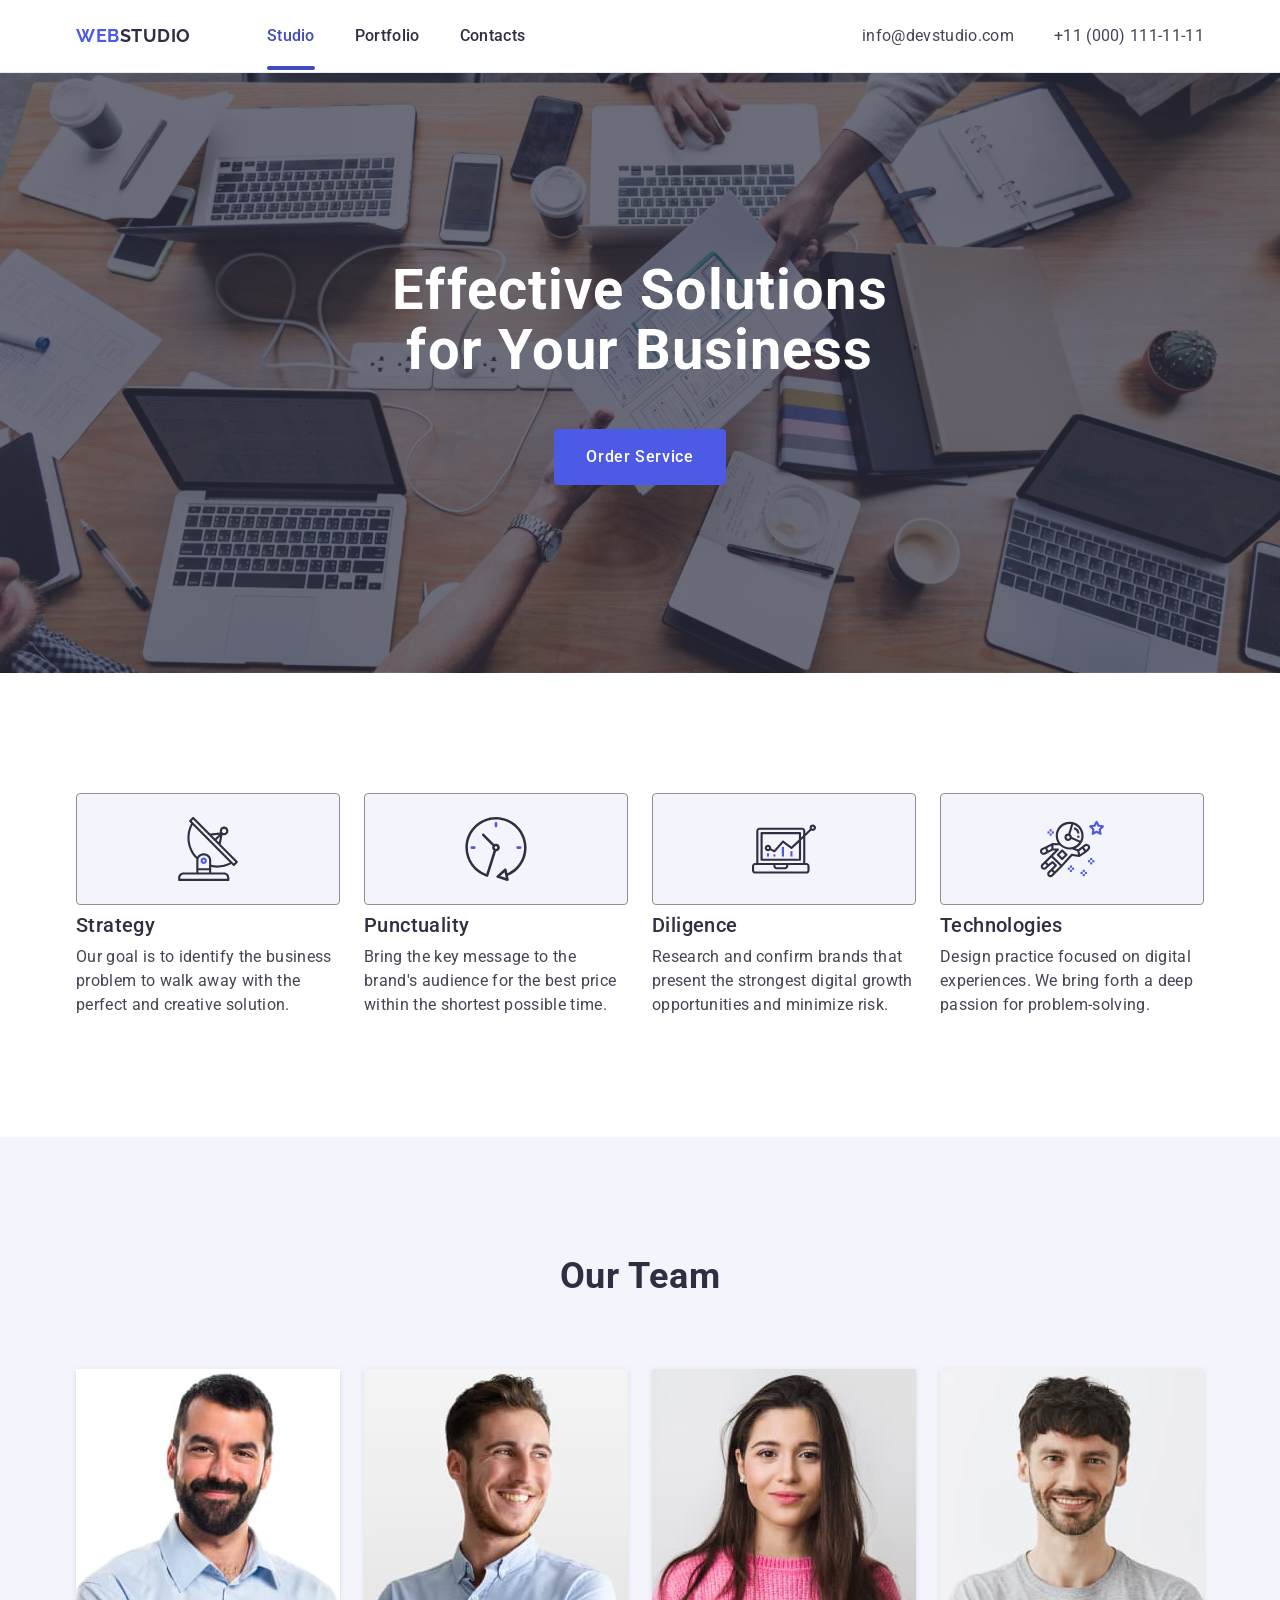
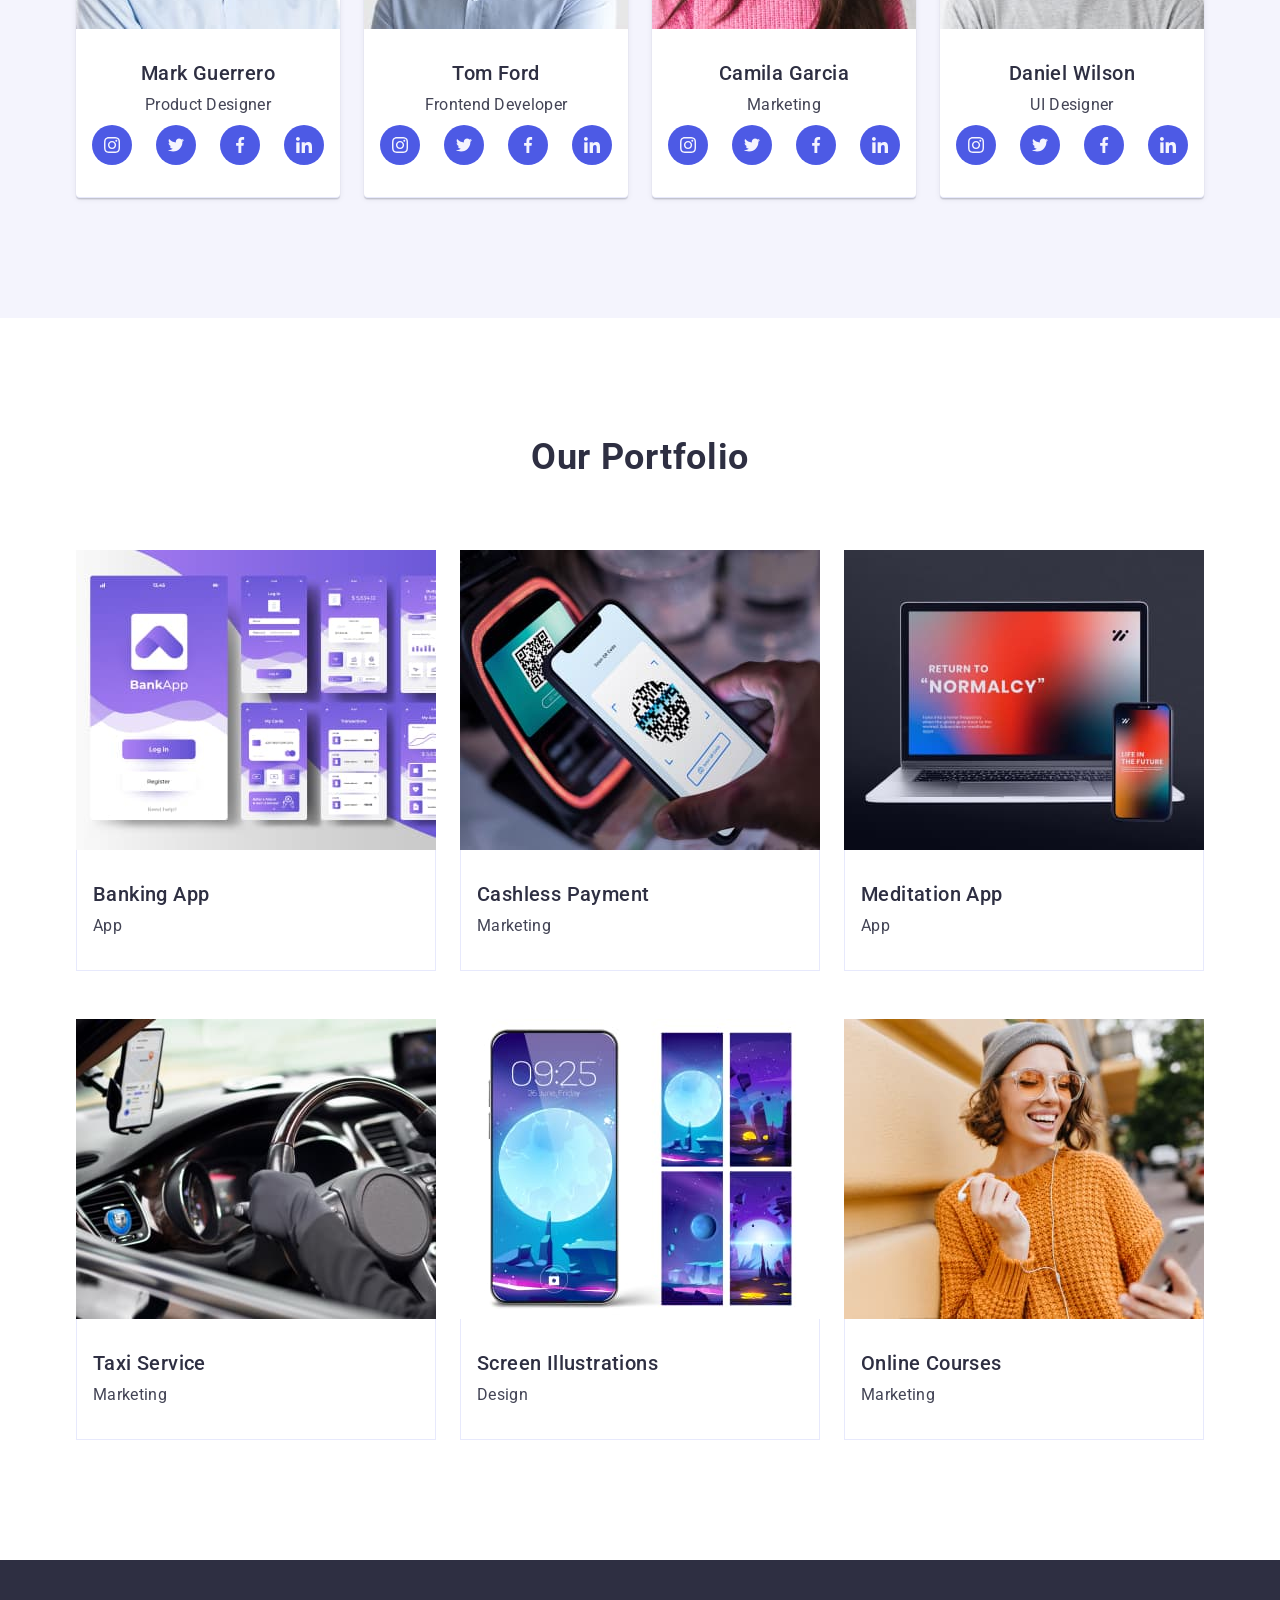
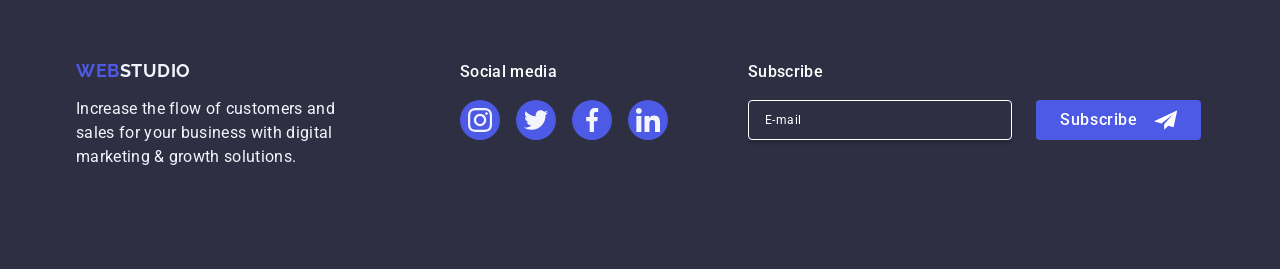
==== commit 0c260525: "gmh v1" ====
--- a/index.html
+++ b/index.html
@@ -446,7 +446,7 @@
           </p>
         </div>
         <div class="footer-wrapper-social">
-          <p class="footer-sicial-text">Social media</p>
+          <p class="footer-social-text">Social media</p>
           <ul class="social-list">
             <li class="social-list-item">
               <a href="#" class="social-list-link footer-social-link">
@@ -478,7 +478,115 @@
             </li>
           </ul>
         </div>
+        <form class="footer-subscribe">
+          <div class="footer-wrapper-label">
+            <label for="footer-user-email" class="footer-label"
+              >Subscribe</label
+            >
+          </div>
+          <div class="footer-wrapper-email">
+            <input
+              class="footer-input"
+              type="email"
+              id="footer-user-email"
+              name="footer-user-email"
+              placeholder="E-mail"
+            />
+            <button class="footer-form-button" type="submit">
+              Subscribe
+              <svg class="footer-form-button-icon" width="24" height="24">
+                <use href="./images/icons.svg#icon-fly"></use>
+              </svg>
+            </button>
+          </div>
+        </form>
       </div>
     </footer>
+
+    <!-- modal -->
+
+    <div class="backdrop">
+      <div class="modal">
+        <button class="modal-close-button" type="button">
+          <svg class="modal-close-icon" width="8" height="8">
+            <use href="./images/icons.svg#icon-close-modal"></use>
+          </svg>
+        </button>
+        <p class="modal-title">Leave your contacts and we will call you back</p>
+        <form class="modal-form">
+          <div class="modal-wrapper-content">
+            <label class="modal-label" for="user_name">Name</label>
+            <div class="modal-wrapper-input">
+              <input
+                class="modal-input"
+                type="text"
+                id="user_name"
+                name="user_name"
+              />
+              <svg class="modal-input-icon" width="18" height="18">
+                <use href="./images/icons.svg#icon-person-modal"></use>
+              </svg>
+            </div>
+          </div>
+          <div class="modal-wrapper-content">
+            <label class="modal-label" for="user_phone">Phone</label>
+            <div class="modal-wrapper-input">
+              <input
+                class="modal-input"
+                type="tel"
+                id="user_phone"
+                name="user_phone"
+              />
+              <svg class="modal-input-icon" width="18" height="18">
+                <use href="./images/icons.svg#icon-phone-modal"></use>
+              </svg>
+            </div>
+          </div>
+          <div class="modal-wrapper-content">
+            <label class="modal-label" for="user_mail">Email</label>
+            <div class="modal-wrapper-input">
+              <input
+                class="modal-input"
+                type="email"
+                id="user_mail"
+                name="user_mail"
+              />
+              <svg class="modal-input-icon" width="18" height="18">
+                <use href="./images/icons.svg#icon-email-modal"></use>
+              </svg>
+            </div>
+          </div>
+          <div class="modal-wrapper-content">
+            <label class="modal-label" for="user_comment">Comment</label>
+            <div class="modal-wrapper-input">
+              <textarea
+                class="modal-comment"
+                id="user_comment"
+                name="user_comment"
+                placeholder="Text input"
+              ></textarea>
+            </div>
+          </div>
+          <div class="modal-wrapper-checkbox">
+            <input
+              class="modal-checkbox visually-hidden"
+              type="checkbox"
+              id="accept-checkbox"
+              name="accept-checkbox"
+            />
+            <label class="modal-label-checkbox" for="accept-checkbox">
+              <span class="modal-custom-checkbox">
+                <svg class="modal-checkbox-icon" width="10" height="8">
+                  <use href="./images/icons.svg#icon-check"></use>
+                </svg>
+              </span>
+              I accept the terms and conditions of the
+              <a class="modal-checkbox-link" href="#">Privacy Policy</a>
+            </label>
+          </div>
+          <button class="modal-button" type="submit">Send</button>
+        </form>
+      </div>
+    </div>
   </body>
 </html>
--- a/css/styles.css
+++ b/css/styles.css
@@ -468,7 +468,11 @@
     margin-bottom: 16px;
 }
 
-.footer-sicial-text {
+.footer-wrapper-social {
+    margin-right: 80px;
+}
+
+.footer-social-text {
     margin-bottom: 16px;
     font-weight: 500;
     font-size: 16px;
@@ -485,3 +489,297 @@
 .footer-social-link:focus {
     background-color: #31d0aa;
 }
+
+.footer-wrapper-label {
+    margin-bottom: 16px;
+}
+.footer-label {
+    font-weight: 500;
+    font-size: 16px;
+    line-height: 1.5;
+    letter-spacing: 0.02em;
+    color: #fff;
+}
+
+.footer-wrapper-email {
+    display: flex;
+}
+.footer-input {
+    display: inline-block;
+    margin-right: 24px;
+    padding: 8px 16px;
+    border: 1px solid #fff;
+    border-radius: 4px;
+    width: 264px;
+    height: 40px;
+    box-shadow: 0 4px 4px 0 rgba(0, 0, 0, 0.15);
+    font-weight: 400;
+    font-size: 12px;
+    line-height: 2;
+    letter-spacing: 0.04em;
+    background-color: inherit;
+    color: #fff;
+}
+
+.footer-input::placeholder{
+    font-weight: 400;
+    font-size: 12px;
+    line-height: 2;
+    letter-spacing: 0.04em;
+    color: #fff;
+}
+
+.footer-form-button {
+    display: flex;
+    justify-content: center;
+    align-items: center;
+    gap: 16px;
+    border: none;
+    border-radius: 4px;
+    padding: 8px 24px;
+    width: 165px;
+    height: 40px;
+    font-weight: 500;
+    font-size: 16px;
+    line-height: 1.5;
+    letter-spacing: 0.04em;
+    text-align: center;
+    color: #fff;
+    background-color: #4d5ae5;
+    transition-property: background-color;
+    transition-duration: 250ms;
+    transition-timing-function: cubic-bezier(0.4, 0, 0.2, 1);
+}
+
+.footer-form-button:hover,
+.footer-form-button:focus {
+    background-color: #404bbf;
+}
+
+/* modal */
+
+.backdrop{
+    position: fixed;
+    top: 0;
+    left: 0;
+    width: 100%;
+    height: 100%;
+    background-color: rgba(46, 47, 66, 0.4);
+    z-index: 999;
+    visibility: hidden;
+    opacity: 0;
+    pointer-events: none;
+    transition-property: visibility opacity;
+    transition-duration: 250ms;
+    transition-timing-function: cubic-bezier(0.4, 0, 0.2, 1);
+}
+
+.backdrop.is-open {
+        visibility: visible;
+        opacity: 1;
+        pointer-events: auto;
+}
+
+.modal {
+    position: absolute;
+    top: 50%;
+    left: 50%;
+    transform: translate(-50%, -50%);
+    padding: 72px 24px 24px 24px;
+    width: 408px;
+    min-height: 420px;
+    border-radius: 4px;
+    box-shadow: 0 1px 1px 0 rgba(0, 0, 0, 0.14), 0 1px 3px 0 rgba(0, 0, 0, 0.12), 0 2px 1px 0 rgba(0, 0, 0, 0.2);
+    background-color: #fcfcfc;
+}
+
+.modal-close-button{
+    position: absolute;
+    top:24px;
+    right: 24px;
+    display: flex;
+    justify-content: center;
+    align-items: center;
+    padding: 0;
+    width: 24px;
+    height: 24px;
+    cursor: pointer;
+    background-color: #e7e9fc;
+    border-radius: 50% 50%;
+    border: 1px solid rgba(0, 0, 0, 0.1);
+    transition-property: background-color border fill;
+    transition-duration: 250ms;
+    transition-timing-function: cubic-bezier(0.4, 0, 0.2, 1);
+
+}
+
+.modal-close-button:hover,
+.modal-close-button:focus{
+    background-color: #404bbf;
+    border: none;
+    fill: #ffffff;
+}
+
+.modal-title{
+    margin-bottom: 16px;
+    font-weight: 500;
+    font-size: 16px;
+    line-height: 1.5;
+    letter-spacing: 0.02em;
+    text-align: center;
+    color: #2e2f42;
+}
+
+/* .modal-form {
+    display: flex;
+    flex-direction: column;
+} */
+
+.modal-wrapper-content:not(:last-child){
+    margin-bottom: 8px;
+}
+
+.modal-wrapper-content:last-child {
+    margin-bottom: 16px;
+}
+
+.modal-label {
+    display: block;
+    margin-bottom: 4px;
+    font-weight: 400;
+    font-size: 12px;
+    line-height: 1.167;
+    letter-spacing: 0.04em;
+    color: #8e8f99;
+}
+
+.modal-wrapper-input{
+    position: relative;
+}
+
+.modal-input {
+    display: block;
+    padding-left: 38px;
+    width: 100%;
+    height: 40px;
+    border: 1px solid rgba(46, 47, 66, 0.4);
+    border-radius: 4px;
+    outline: none;
+    transition-property:border;
+    transition-duration: 250ms;
+    transition-timing-function: cubic-bezier(0.4, 0, 0.2, 1);
+}
+
+.modal-input:focus{
+    border: 1px solid #4d5ae5;
+    
+}
+
+.modal-input:focus + .modal-input-icon{
+    fill: #4d5ae5;
+}
+
+.modal-input-icon{
+    position: absolute;
+    top: 50%;
+    left: 16px;
+    transform: translateY(-50%);
+    transition-property: fill;
+    transition-duration: 250ms;
+    transition-timing-function: cubic-bezier(0.4, 0, 0.2, 1);
+}
+
+.modal-comment {
+    padding: 8px 16px 0 16px;
+    width: 100%;
+    height: 120px;
+    font-weight: 400;
+    font-size: 12px;
+    line-height: 1.167;
+    letter-spacing: 0.04em;
+    color: rgba(46, 47, 66, 0.4);
+    border: 1px solid rgba(46, 47, 66, 0.4);
+    border-radius: 4px;
+    outline: none;
+    resize: none;
+    transition-property: border;
+    transition-duration: 250ms;
+    transition-timing-function: cubic-bezier(0.4, 0, 0.2, 1);
+}
+
+.modal-comment:focus {
+    border: 1px solid #4d5ae5;
+} 
+
+.modal-comment::placeholder {
+    font-weight: 400;
+    font-size: 12px;
+    line-height: 1.167;
+    letter-spacing: 0.04em;
+    color: rgba(46, 47, 66, 0.4);
+}
+
+.modal-wrapper-checkbox{
+    margin-bottom: 24px;
+}
+.modal-checkbox:checked + .modal-label-checkbox >.modal-custom-checkbox {
+    fill: #f4f4fd;
+    background-color: #404BBF;
+    border: 1px solid #404bbf;
+}
+.modal-label-checkbox {
+    font-weight: 400;
+    font-size: 12px;
+    line-height: 1.167;
+    letter-spacing: 0.04em;
+    color: #8e8f99;
+}
+
+.modal-custom-checkbox {
+    display: inline-flex;
+    justify-content: center;
+    align-items: center;
+    margin-right: 8px;
+    width: 16px;
+    height: 16px;
+    border-radius: 2px;
+    border: 1px solid rgba(46, 47, 66, 0.4);
+}
+
+
+.modal-checkbox-link {
+    font-weight: 400;
+    font-size: 12px;
+    line-height: 1.333;
+    text-decoration: underline;
+    text-decoration-skip-ink: none;
+    color: #4d5ae5;
+}
+
+.modal-button{
+    display: block;
+    margin: 0 auto;
+    padding: 16px 32px;
+    width: 169px;
+    height: 56px;
+    font-weight: 500;
+    font-size: 16px;
+    line-height: 1.5;
+    letter-spacing: 0.04em;
+    text-align: center;
+    color: #fff;
+    border: none;
+    border-radius: 4px;
+    box-shadow: 0 4px 4px 0 rgba(0, 0, 0, 0.15);
+    background-color: #4d5ae5;
+    transition-property: background-color;
+    transition-duration: 250ms;
+    transition-timing-function: cubic-bezier(0.4, 0, 0.2, 1);
+}
+
+.modal-button:hover,
+.modal-button:focus {
+    background-color: #404bbf;
+}
+
+
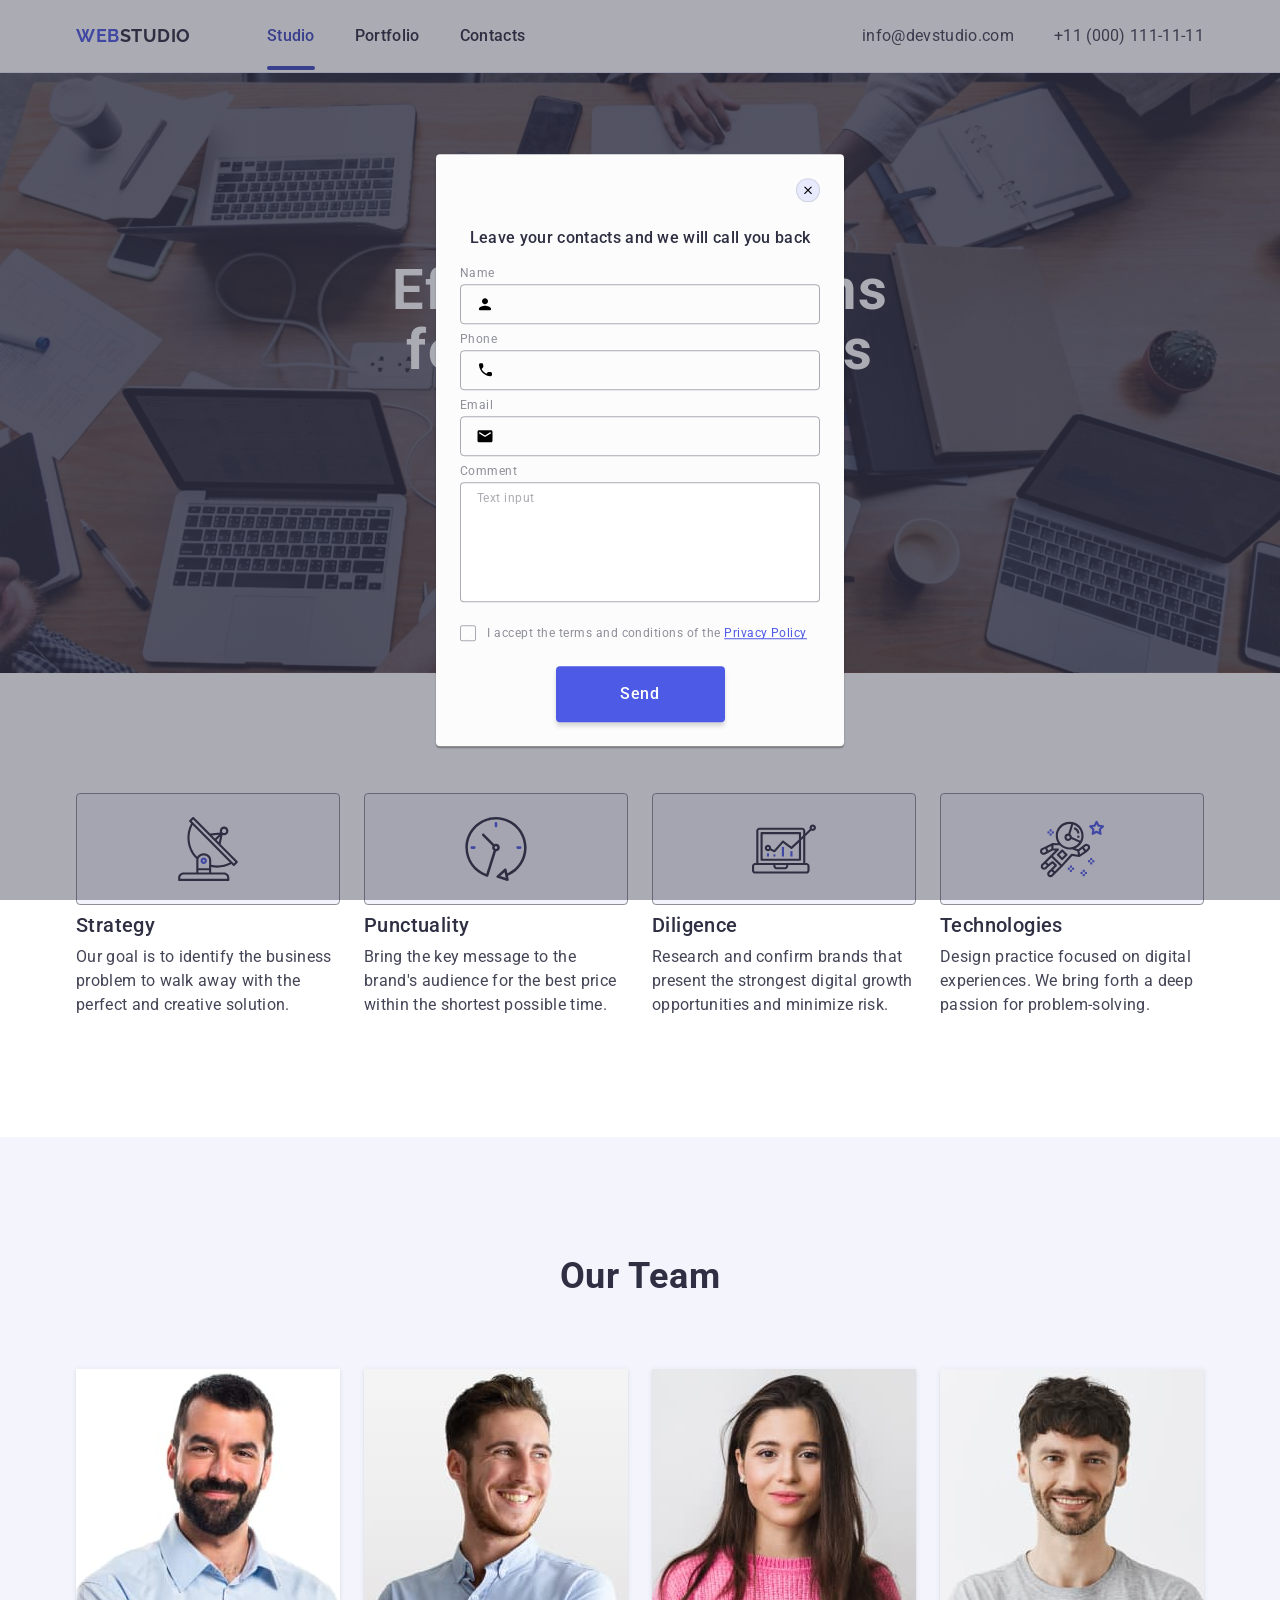
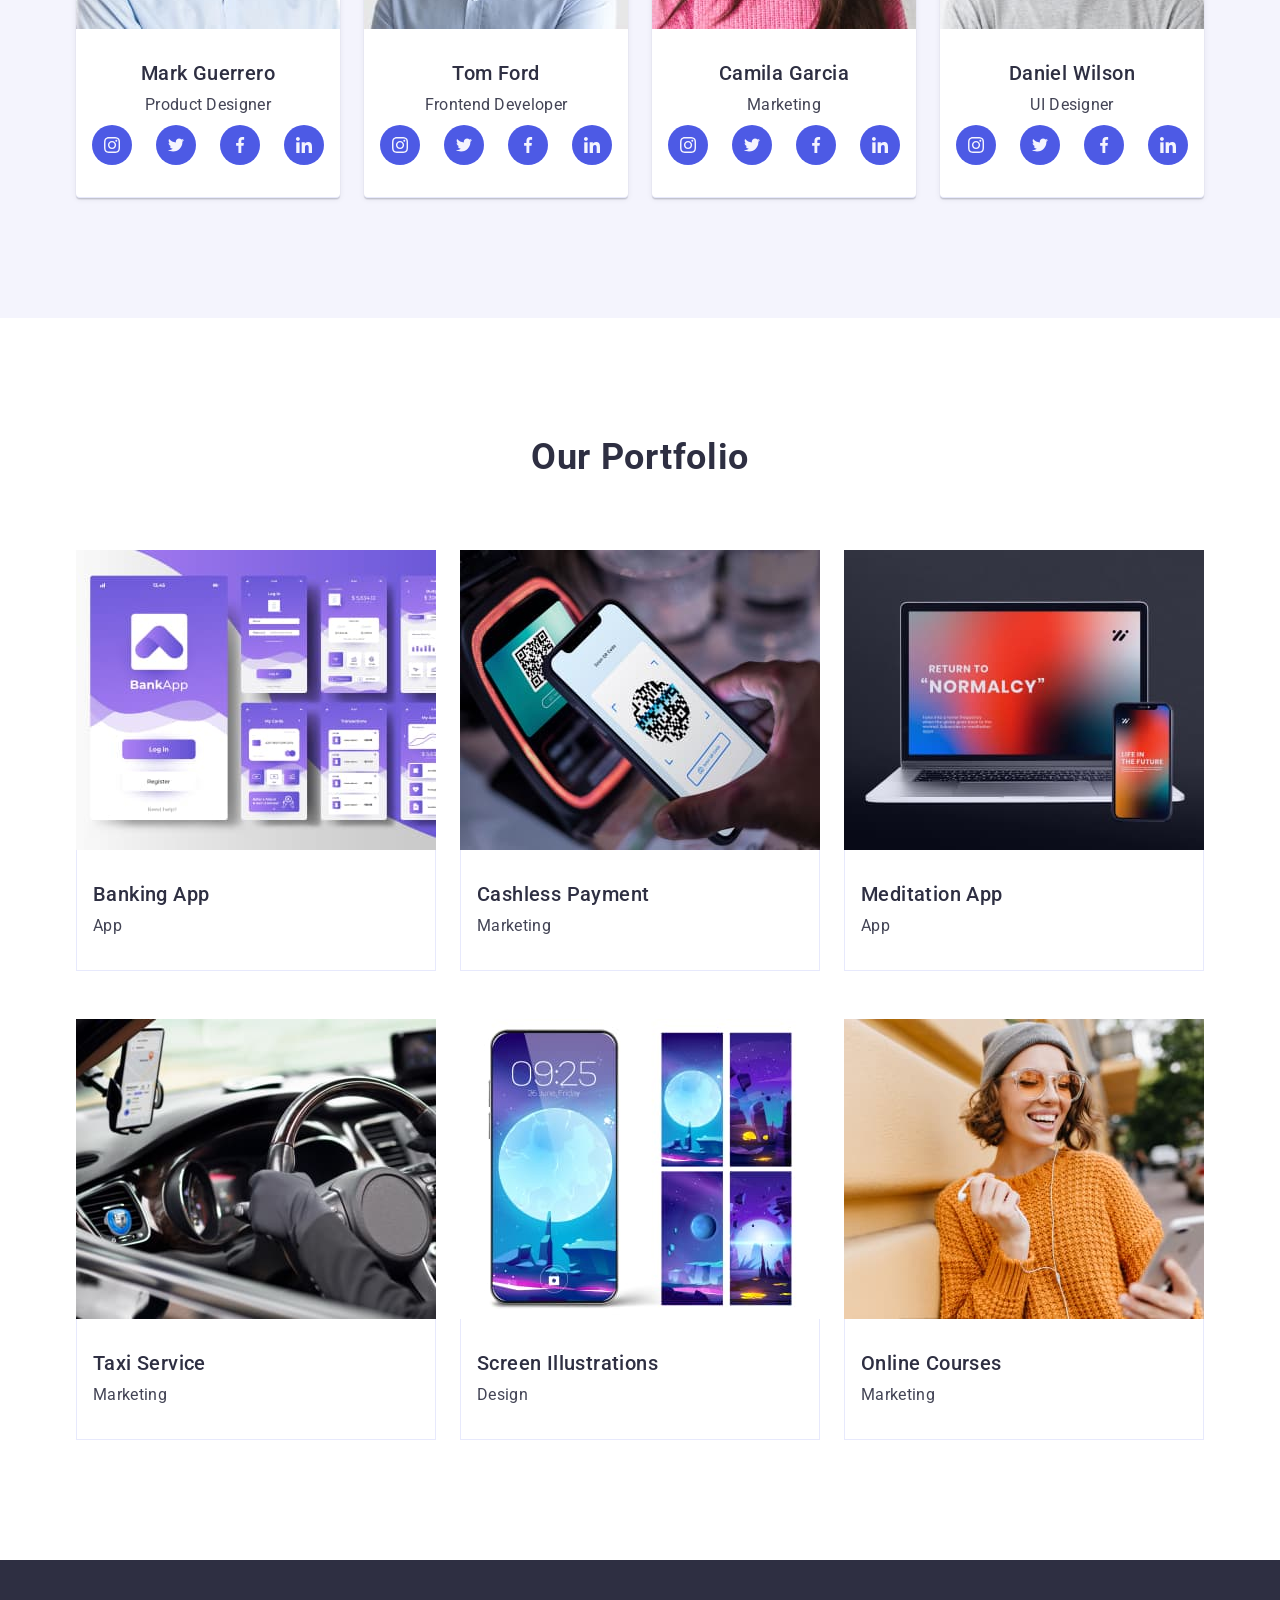
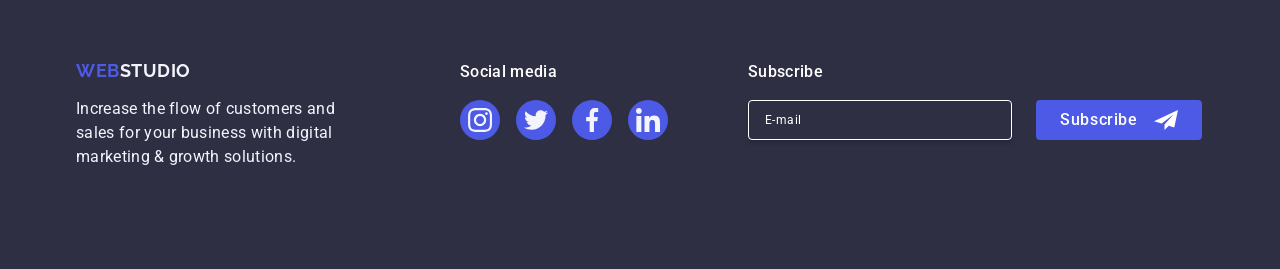
==== commit b91f98f6: "gmh v2" ====
--- a/index.html
+++ b/index.html
@@ -478,34 +478,32 @@
             </li>
           </ul>
         </div>
-        <form class="footer-subscribe">
-          <div class="footer-wrapper-label">
-            <label for="footer-user-email" class="footer-label"
-              >Subscribe</label
-            >
-          </div>
-          <div class="footer-wrapper-email">
-            <input
-              class="footer-input"
-              type="email"
-              id="footer-user-email"
-              name="footer-user-email"
-              placeholder="E-mail"
-            />
+        <div class="footer-wrapper-form">
+          <p class="footer-form-title">Subscribe</p>
+          <form class="footer-subscribe">
+            <label class="footer-form-label" for="footer-user-email">
+              <input
+                class="footer-input"
+                type="email"
+                id="footer-user-email"
+                name="footer-user-email"
+                placeholder="E-mail"
+              />
+            </label>
             <button class="footer-form-button" type="submit">
               Subscribe
               <svg class="footer-form-button-icon" width="24" height="24">
                 <use href="./images/icons.svg#icon-fly"></use>
               </svg>
             </button>
-          </div>
-        </form>
+          </form>
+        </div>
       </div>
     </footer>
 
     <!-- modal -->
 
-    <div class="backdrop">
+    <div class="backdrop is-open">
       <div class="modal">
         <button class="modal-close-button" type="button">
           <svg class="modal-close-icon" width="8" height="8">
@@ -515,15 +513,15 @@
         <p class="modal-title">Leave your contacts and we will call you back</p>
         <form class="modal-form">
           <div class="modal-wrapper-content">
-            <label class="modal-label" for="user_name">Name</label>
+            <label class="modal-label" for="user-name">Name</label>
             <div class="modal-wrapper-input">
               <input
                 class="modal-input"
                 type="text"
-                id="user_name"
-                name="user_name"
-              />
-              <svg class="modal-input-icon" width="18" height="18">
+                id="user-name"
+                name="user-name"
+              />
+              <svg class="modal-input-icon" width="18" height="24">
                 <use href="./images/icons.svg#icon-person-modal"></use>
               </svg>
             </div>
@@ -534,47 +532,46 @@
               <input
                 class="modal-input"
                 type="tel"
-                id="user_phone"
-                name="user_phone"
-              />
-              <svg class="modal-input-icon" width="18" height="18">
+                id="user-phone"
+                name="user-phone"
+              />
+              <svg class="modal-input-icon" width="18" height="24">
                 <use href="./images/icons.svg#icon-phone-modal"></use>
               </svg>
             </div>
           </div>
           <div class="modal-wrapper-content">
-            <label class="modal-label" for="user_mail">Email</label>
+            <label class="modal-label" for="user-mail">Email</label>
             <div class="modal-wrapper-input">
               <input
                 class="modal-input"
                 type="email"
-                id="user_mail"
-                name="user_mail"
-              />
-              <svg class="modal-input-icon" width="18" height="18">
+                id="user-mail"
+                name="user-mail"
+              />
+              <svg class="modal-input-icon" width="18" height="24">
                 <use href="./images/icons.svg#icon-email-modal"></use>
               </svg>
             </div>
           </div>
-          <div class="modal-wrapper-content">
-            <label class="modal-label" for="user_comment">Comment</label>
-            <div class="modal-wrapper-input">
-              <textarea
-                class="modal-comment"
-                id="user_comment"
-                name="user_comment"
-                placeholder="Text input"
-              ></textarea>
-            </div>
+          <div class="modal-wrapper-coment">
+            <label class="modal-label" for="user-comment">Comment</label>
+            <textarea
+              class="modal-comment"
+              id="user-comment"
+              name="user-comment"
+              placeholder="Text input"
+            ></textarea>
           </div>
           <div class="modal-wrapper-checkbox">
             <input
               class="modal-checkbox visually-hidden"
               type="checkbox"
-              id="accept-checkbox"
-              name="accept-checkbox"
+              id="user-privacy"
+              name="user-privacy"
+              value="true"
             />
-            <label class="modal-label-checkbox" for="accept-checkbox">
+            <label class="modal-label-checkbox" for="user-privacy">
               <span class="modal-custom-checkbox">
                 <svg class="modal-checkbox-icon" width="10" height="8">
                   <use href="./images/icons.svg#icon-check"></use>
--- a/css/styles.css
+++ b/css/styles.css
@@ -490,10 +490,8 @@
     background-color: #31d0aa;
 }
 
-.footer-wrapper-label {
+.footer-form-title {
     margin-bottom: 16px;
-}
-.footer-label {
     font-weight: 500;
     font-size: 16px;
     line-height: 1.5;
@@ -501,13 +499,13 @@
     color: #fff;
 }
 
-.footer-wrapper-email {
+.footer-subscribe {
     display: flex;
 }
 .footer-input {
     display: inline-block;
     margin-right: 24px;
-    padding: 8px 16px;
+    padding-left: 16px;
     border: 1px solid #fff;
     border-radius: 4px;
     width: 264px;
@@ -517,7 +515,7 @@
     font-size: 12px;
     line-height: 2;
     letter-spacing: 0.04em;
-    background-color: inherit;
+    background-color: transparent;
     color: #fff;
 }
 
@@ -533,11 +531,10 @@
     display: flex;
     justify-content: center;
     align-items: center;
-    gap: 16px;
     border: none;
     border-radius: 4px;
     padding: 8px 24px;
-    width: 165px;
+    min-width: 165px;
     height: 40px;
     font-weight: 500;
     font-size: 16px;
@@ -546,6 +543,7 @@
     text-align: center;
     color: #fff;
     background-color: #4d5ae5;
+    cursor: pointer;
     transition-property: background-color;
     transition-duration: 250ms;
     transition-timing-function: cubic-bezier(0.4, 0, 0.2, 1);
@@ -554,6 +552,10 @@
 .footer-form-button:hover,
 .footer-form-button:focus {
     background-color: #404bbf;
+}
+
+.footer-form-button-icon {
+    margin-left: 16px;
 }
 
 /* modal */
@@ -569,9 +571,7 @@
     visibility: hidden;
     opacity: 0;
     pointer-events: none;
-    transition-property: visibility opacity;
-    transition-duration: 250ms;
-    transition-timing-function: cubic-bezier(0.4, 0, 0.2, 1);
+    transition: opacity 250ms cubic-bezier(0.4, 0, 0.2, 1), visibility 250ms cubic-bezier(0.4, 0, 0.2, 1);
 }
 
 .backdrop.is-open {
@@ -587,10 +587,11 @@
     transform: translate(-50%, -50%);
     padding: 72px 24px 24px 24px;
     width: 408px;
-    min-height: 420px;
+    min-height: 584px;
     border-radius: 4px;
     box-shadow: 0 1px 1px 0 rgba(0, 0, 0, 0.14), 0 1px 3px 0 rgba(0, 0, 0, 0.12), 0 2px 1px 0 rgba(0, 0, 0, 0.2);
     background-color: #fcfcfc;
+    transition: transform 250ms cubic-bezier(0.4, 0, 0.2, 1);
 }
 
 .modal-close-button{
@@ -607,10 +608,11 @@
     background-color: #e7e9fc;
     border-radius: 50% 50%;
     border: 1px solid rgba(0, 0, 0, 0.1);
-    transition-property: background-color border fill;
-    transition-duration: 250ms;
-    transition-timing-function: cubic-bezier(0.4, 0, 0.2, 1);
-
+    transition: background-color 250ms cubic-bezier(0.4, 0, 0.2, 1), border 250ms cubic-bezier(0.4, 0, 0.2, 1);
+}
+
+.modal-close-icon {
+    transition: fill 250ms cubic-bezier(0.4, 0, 0.2, 1);
 }
 
 .modal-close-button:hover,
@@ -635,11 +637,11 @@
     flex-direction: column;
 } */
 
-.modal-wrapper-content:not(:last-child){
+.modal-wrapper-content {
     margin-bottom: 8px;
 }
 
-.modal-wrapper-content:last-child {
+.modal-wrapper-coment {
     margin-bottom: 16px;
 }
 
@@ -648,7 +650,7 @@
     margin-bottom: 4px;
     font-weight: 400;
     font-size: 12px;
-    line-height: 1.167;
+    line-height: 1.17;
     letter-spacing: 0.04em;
     color: #8e8f99;
 }
@@ -662,12 +664,11 @@
     padding-left: 38px;
     width: 100%;
     height: 40px;
+    background-color: transparent;
     border: 1px solid rgba(46, 47, 66, 0.4);
     border-radius: 4px;
-    outline: none;
-    transition-property:border;
-    transition-duration: 250ms;
-    transition-timing-function: cubic-bezier(0.4, 0, 0.2, 1);
+    outline: transparent;
+    transition: border-color 250ms cubic-bezier(0.4, 0, 0.2, 1);
 }
 
 .modal-input:focus{
@@ -722,15 +723,11 @@
 .modal-wrapper-checkbox{
     margin-bottom: 24px;
 }
-.modal-checkbox:checked + .modal-label-checkbox >.modal-custom-checkbox {
-    fill: #f4f4fd;
-    background-color: #404BBF;
-    border: 1px solid #404bbf;
-}
+
 .modal-label-checkbox {
     font-weight: 400;
     font-size: 12px;
-    line-height: 1.167;
+    line-height: 1.17;
     letter-spacing: 0.04em;
     color: #8e8f99;
 }
@@ -744,8 +741,15 @@
     height: 16px;
     border-radius: 2px;
     border: 1px solid rgba(46, 47, 66, 0.4);
-}
-
+    fill: transparent;
+    transition: background-color 250ms cubic-bezier(0.4, 0, 0.2, 1), border 250ms cubic-bezier(0.4, 0, 0.2, 1), fill 250ms cubic-bezier(0.4, 0, 0.2, 1);
+}
+
+.modal-checkbox:checked+.modal-label-checkbox>.modal-custom-checkbox {
+    fill: #f4f4fd;
+    background-color: #404BBF;
+    border: none;
+}
 
 .modal-checkbox-link {
     font-weight: 400;
@@ -760,7 +764,7 @@
     display: block;
     margin: 0 auto;
     padding: 16px 32px;
-    width: 169px;
+    min-width: 169px;
     height: 56px;
     font-weight: 500;
     font-size: 16px;
@@ -772,6 +776,7 @@
     border-radius: 4px;
     box-shadow: 0 4px 4px 0 rgba(0, 0, 0, 0.15);
     background-color: #4d5ae5;
+    cursor: pointer;
     transition-property: background-color;
     transition-duration: 250ms;
     transition-timing-function: cubic-bezier(0.4, 0, 0.2, 1);
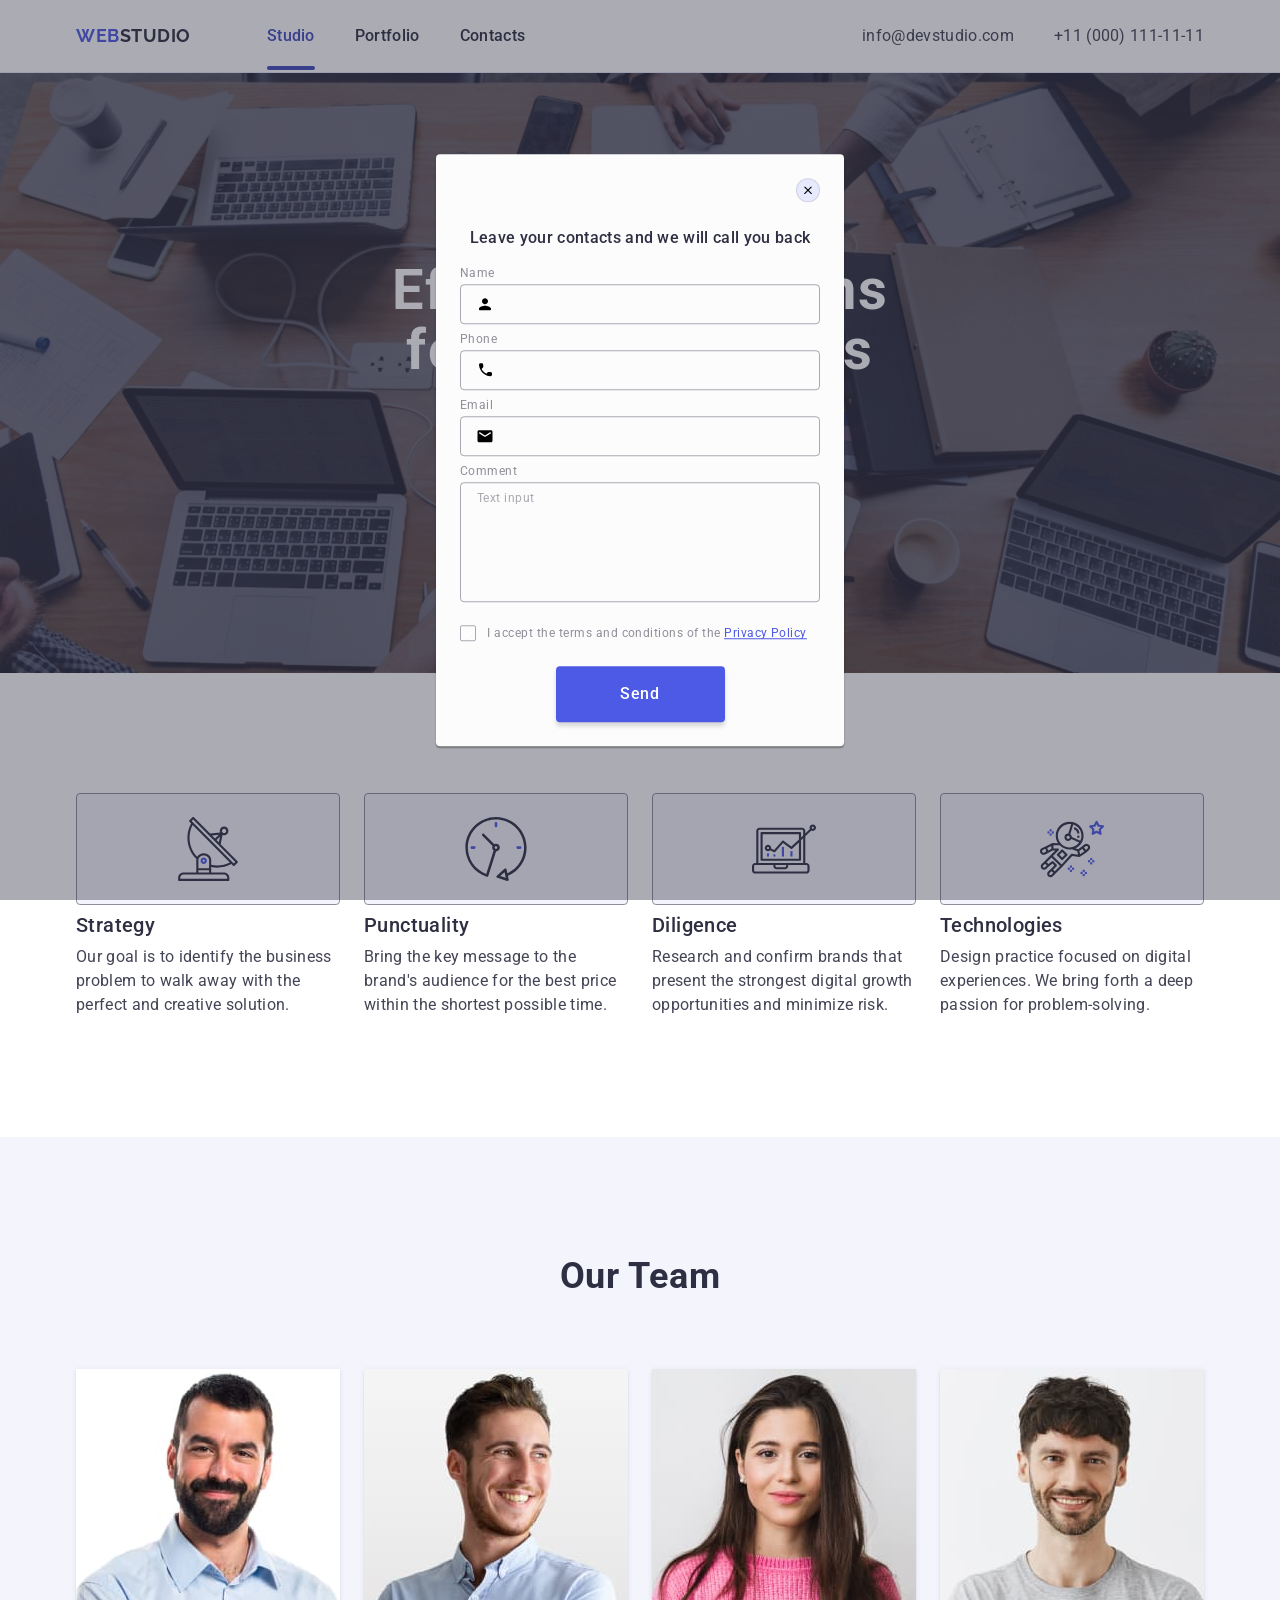
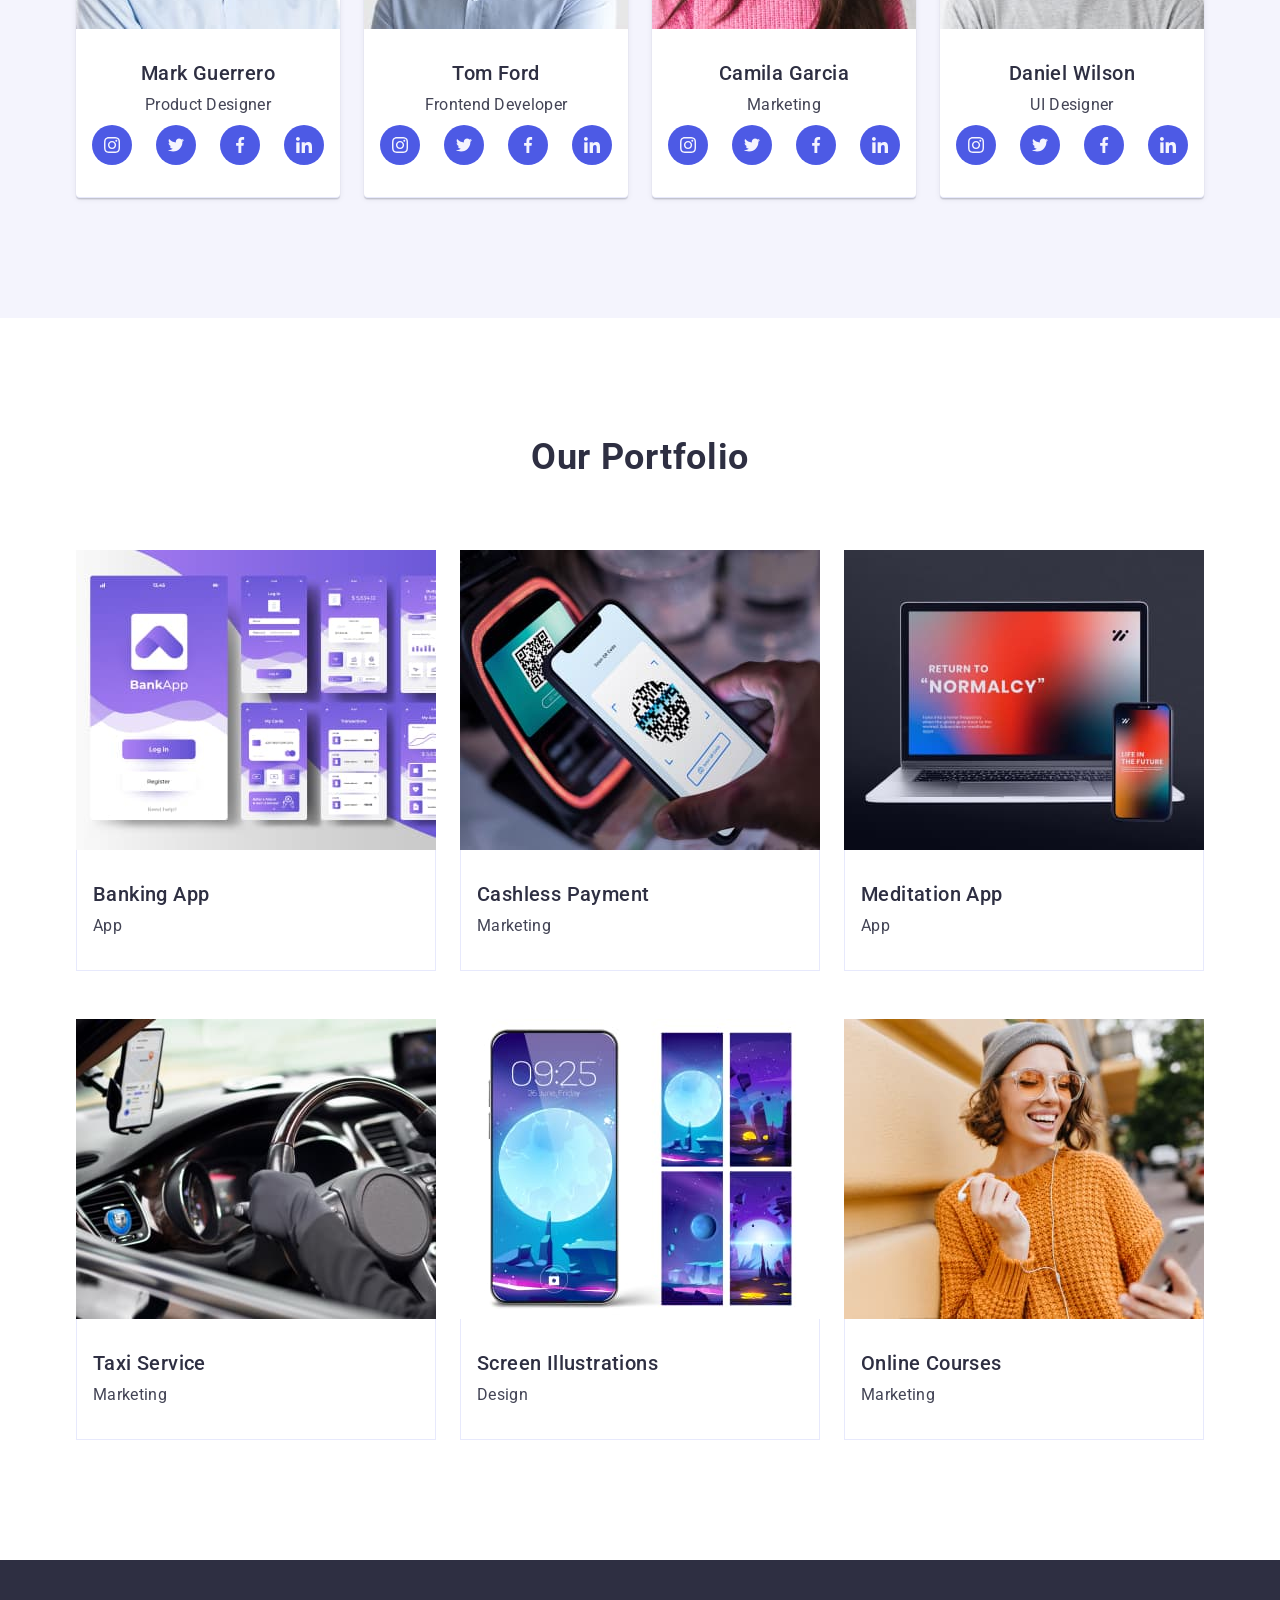
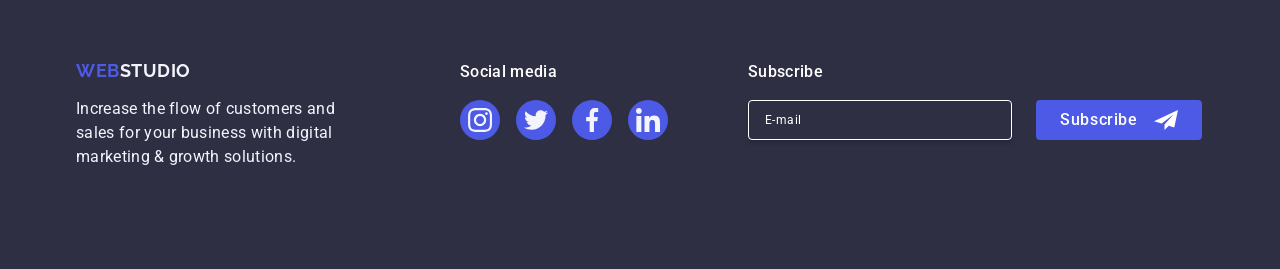
==== commit e4980630: "ghv v3" ====
--- a/index.html
+++ b/index.html
@@ -527,7 +527,7 @@
             </div>
           </div>
           <div class="modal-wrapper-content">
-            <label class="modal-label" for="user_phone">Phone</label>
+            <label class="modal-label" for="user-phone">Phone</label>
             <div class="modal-wrapper-input">
               <input
                 class="modal-input"
--- a/css/styles.css
+++ b/css/styles.css
@@ -672,7 +672,7 @@
 }
 
 .modal-input:focus{
-    border: 1px solid #4d5ae5;
+    border-color: #4d5ae5;
     
 }
 
@@ -691,25 +691,26 @@
 }
 
 .modal-comment {
-    padding: 8px 16px 0 16px;
+    padding: 8px 16px;
     width: 100%;
     height: 120px;
     font-weight: 400;
     font-size: 12px;
-    line-height: 1.167;
+    line-height: 1.17;
     letter-spacing: 0.04em;
     color: rgba(46, 47, 66, 0.4);
+    background-color: transparent;
+    outline: transparent;
     border: 1px solid rgba(46, 47, 66, 0.4);
     border-radius: 4px;
     outline: none;
     resize: none;
-    transition-property: border;
-    transition-duration: 250ms;
-    transition-timing-function: cubic-bezier(0.4, 0, 0.2, 1);
+    transition: border-color 250ms cubic-bezier(0.4, 0, 0.2, 1);
+
 }
 
 .modal-comment:focus {
-    border: 1px solid #4d5ae5;
+    border-color: #4d5ae5;
 } 
 
 .modal-comment::placeholder {
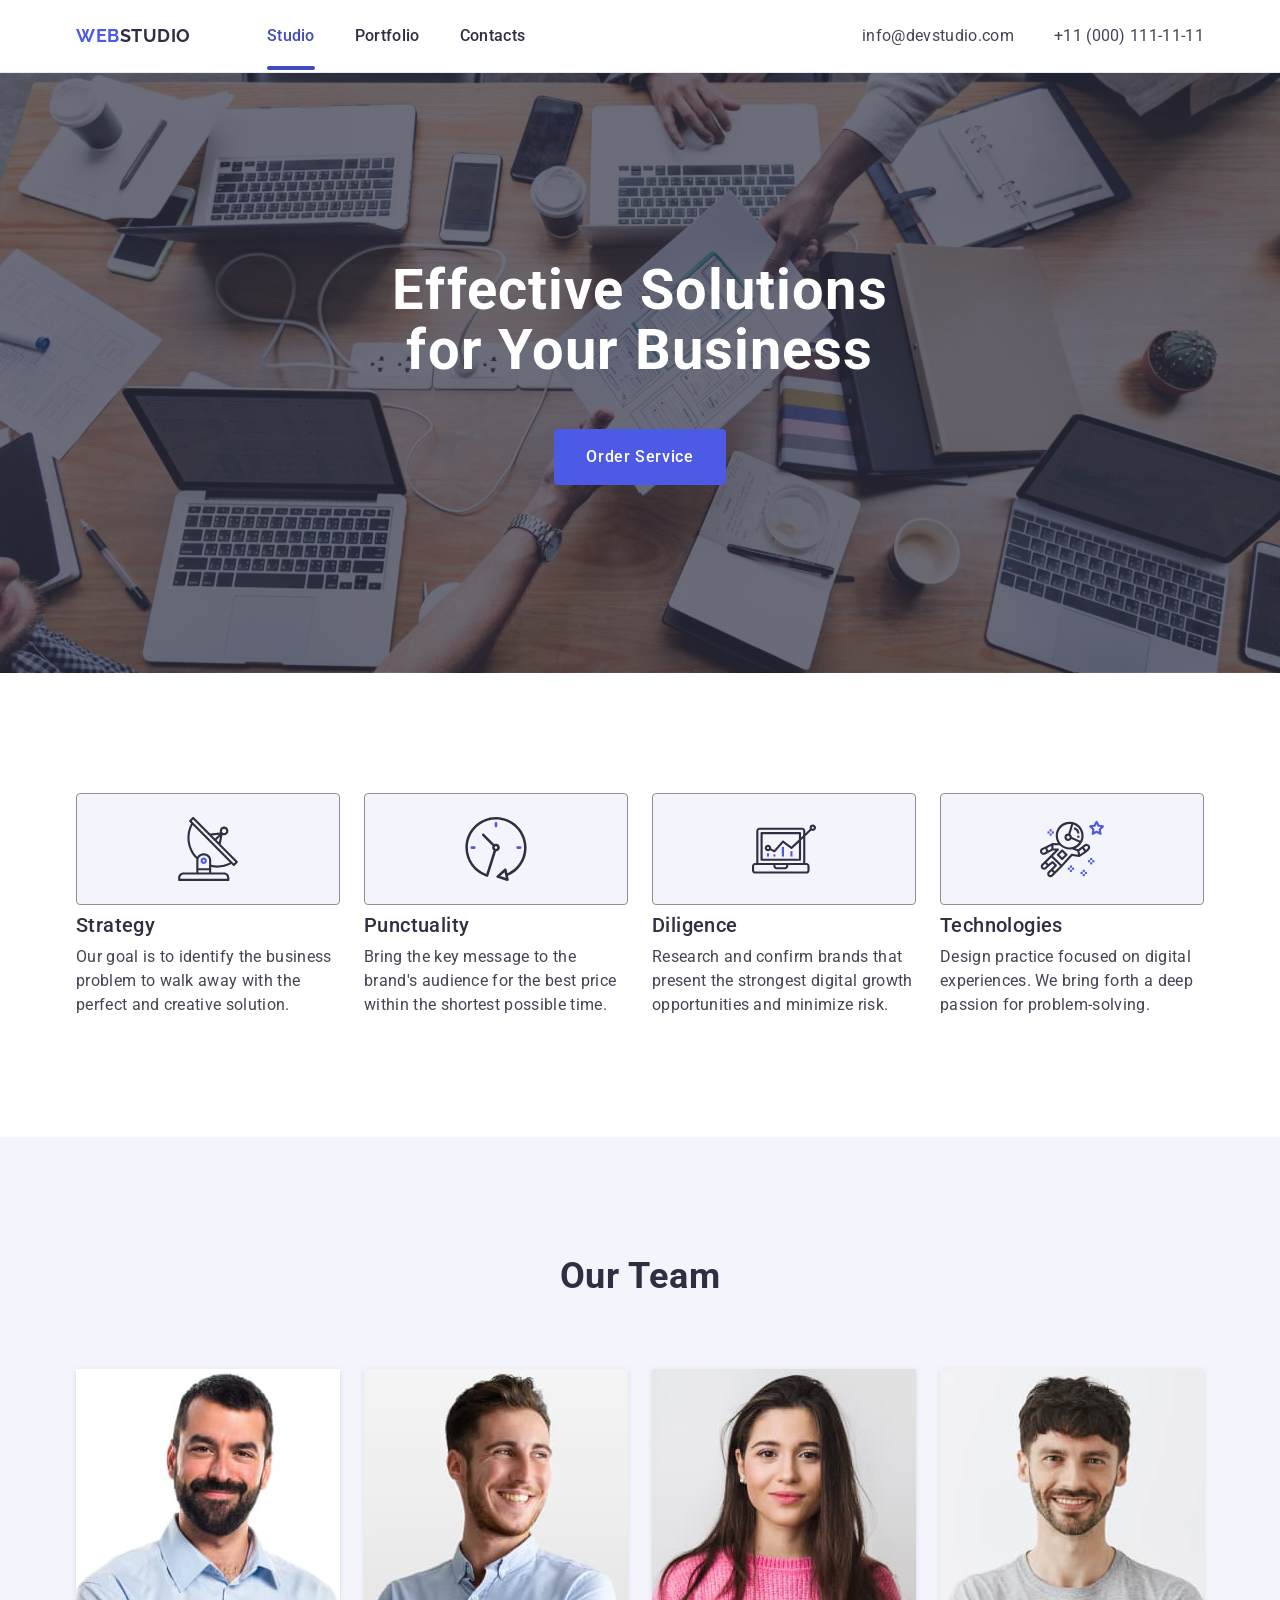
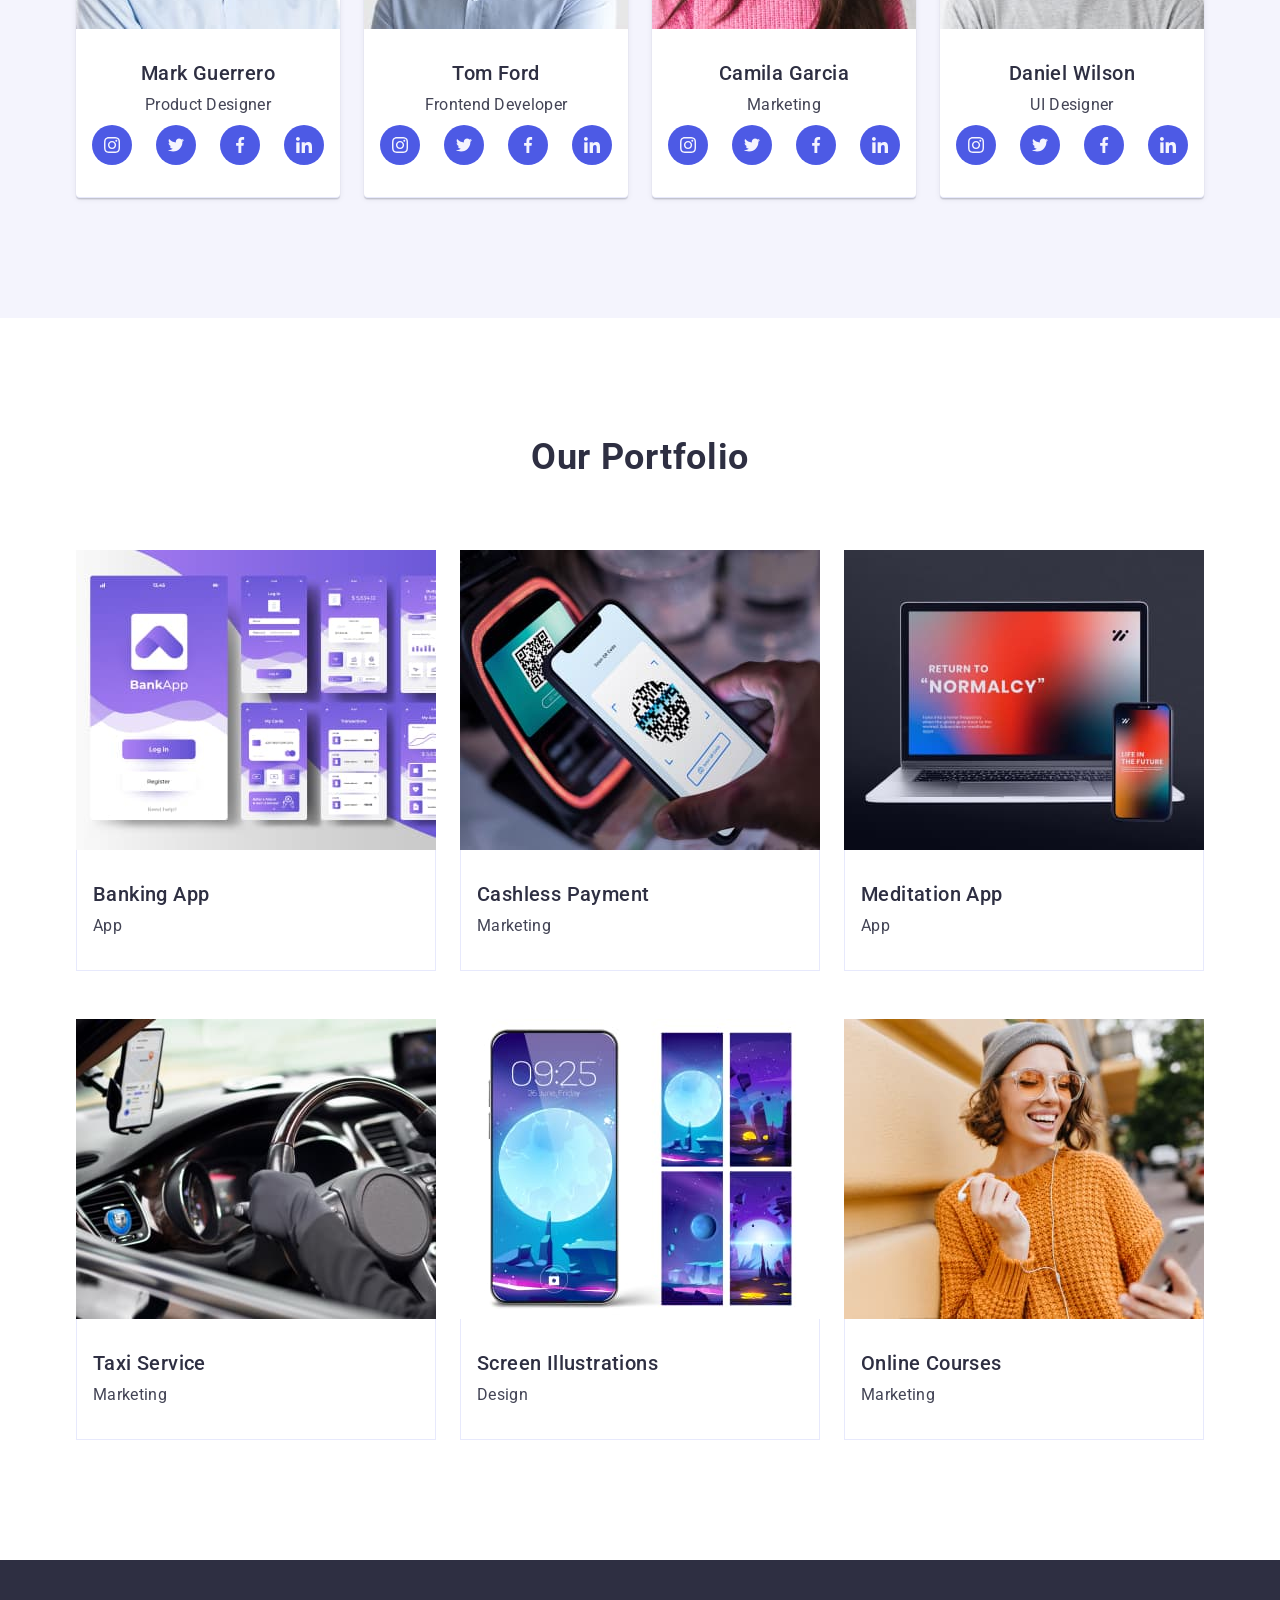
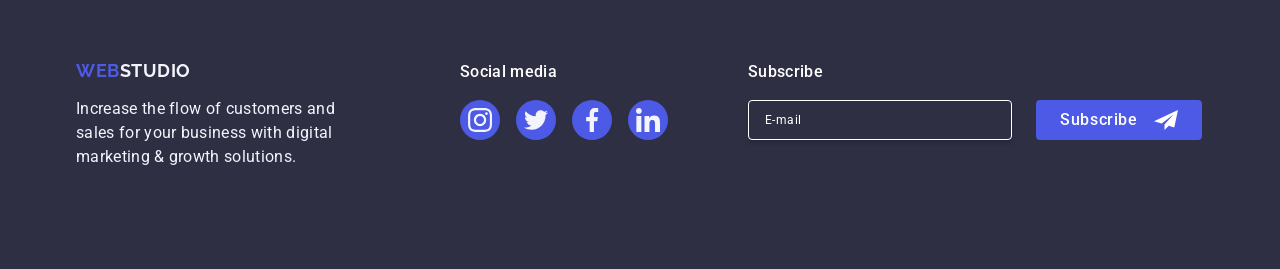
==== commit b375341f: "gmh v4" ====
--- a/index.html
+++ b/index.html
@@ -503,7 +503,7 @@
 
     <!-- modal -->
 
-    <div class="backdrop is-open">
+    <div class="backdrop">
       <div class="modal">
         <button class="modal-close-button" type="button">
           <svg class="modal-close-icon" width="8" height="8">
--- a/css/styles.css
+++ b/css/styles.css
@@ -501,10 +501,10 @@
 
 .footer-subscribe {
     display: flex;
+    gap: 24px;
 }
 .footer-input {
     display: inline-block;
-    margin-right: 24px;
     padding-left: 16px;
     border: 1px solid #fff;
     border-radius: 4px;
@@ -703,7 +703,7 @@
     outline: transparent;
     border: 1px solid rgba(46, 47, 66, 0.4);
     border-radius: 4px;
-    outline: none;
+    outline: transparent;
     resize: none;
     transition: border-color 250ms cubic-bezier(0.4, 0, 0.2, 1);
 
